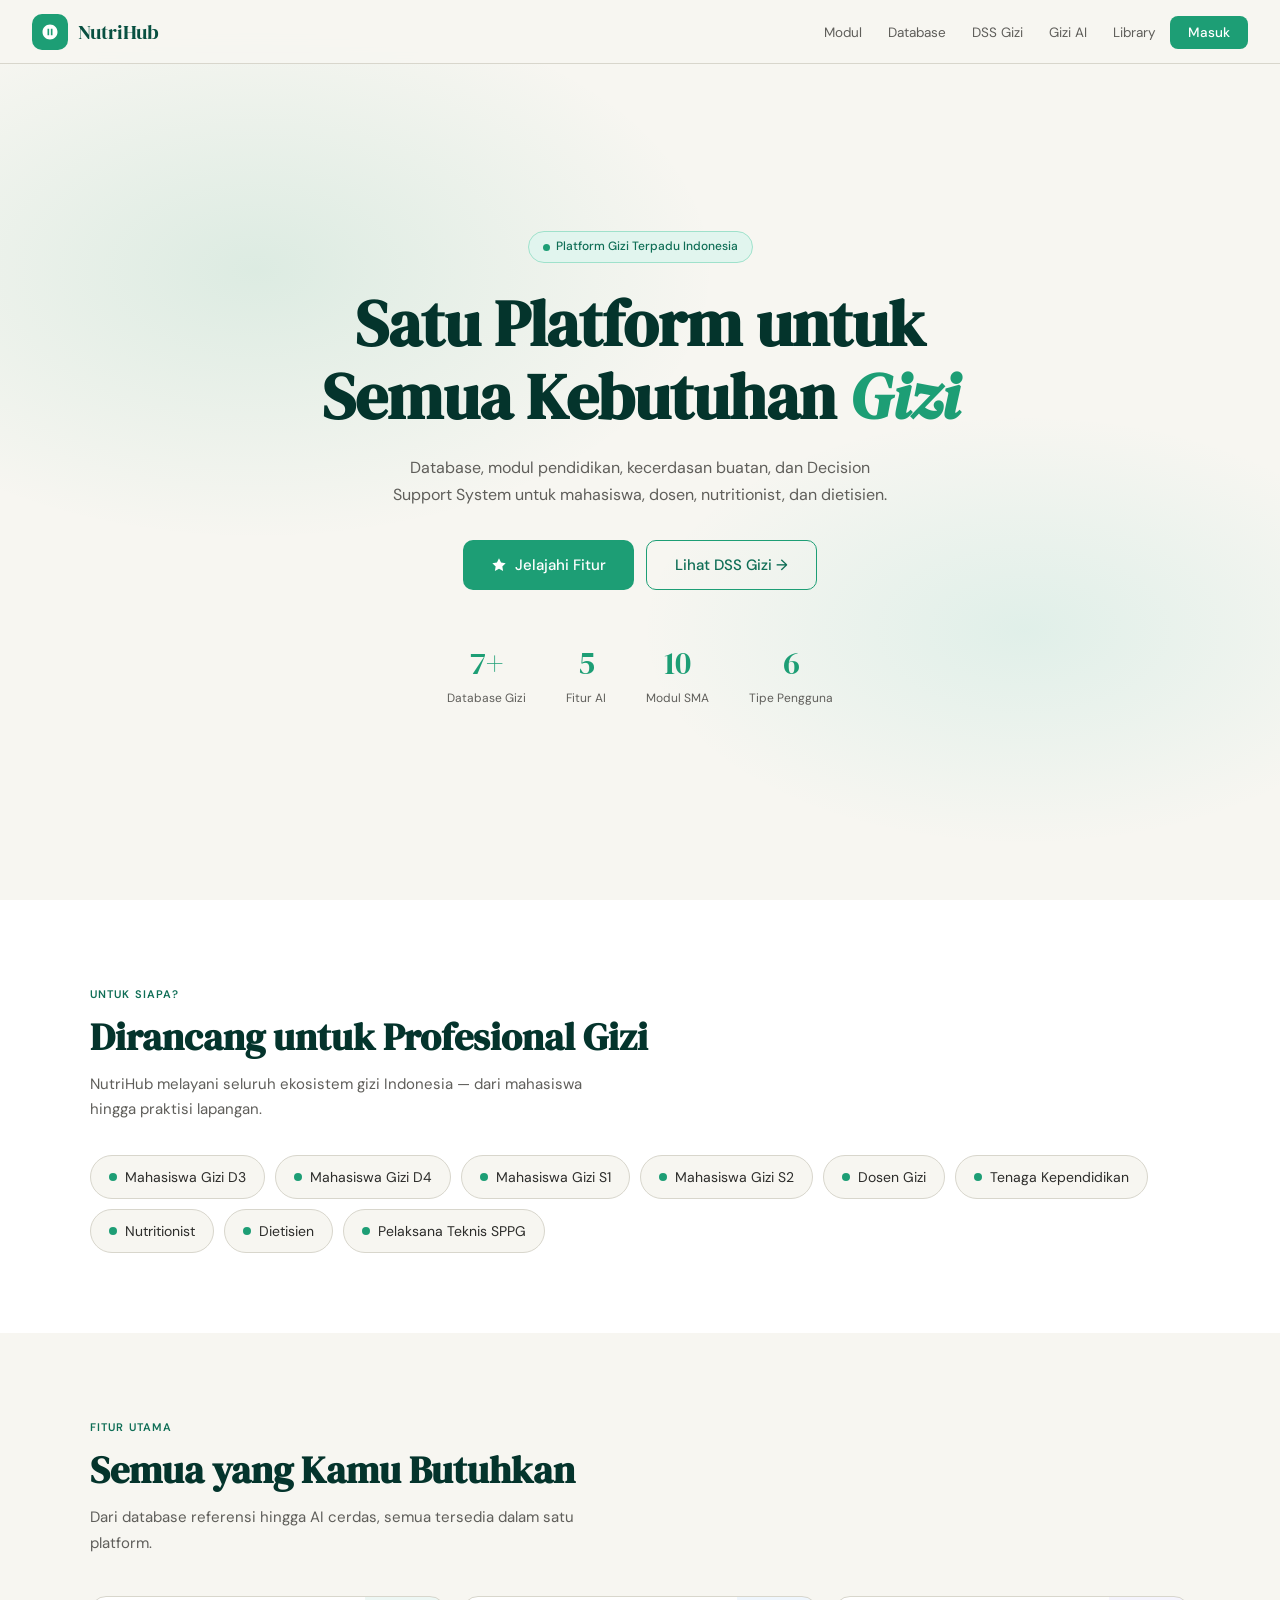
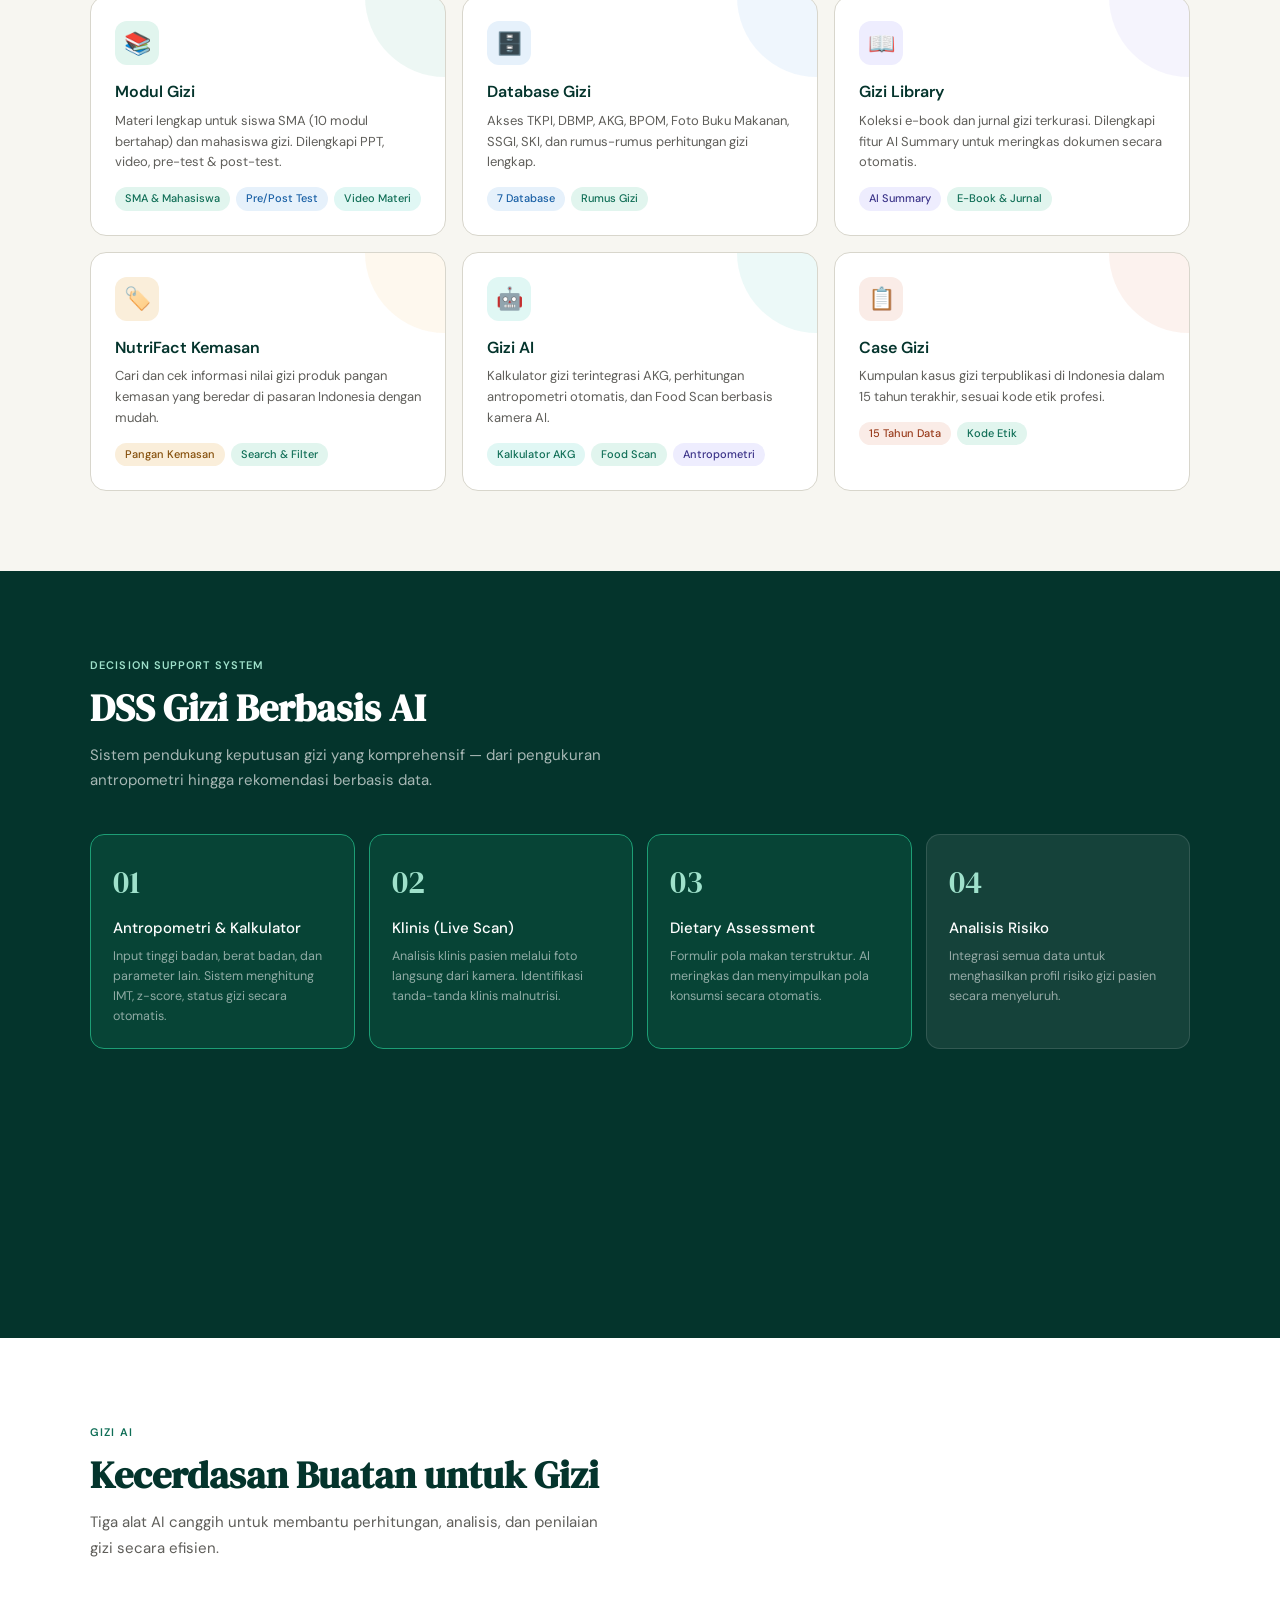
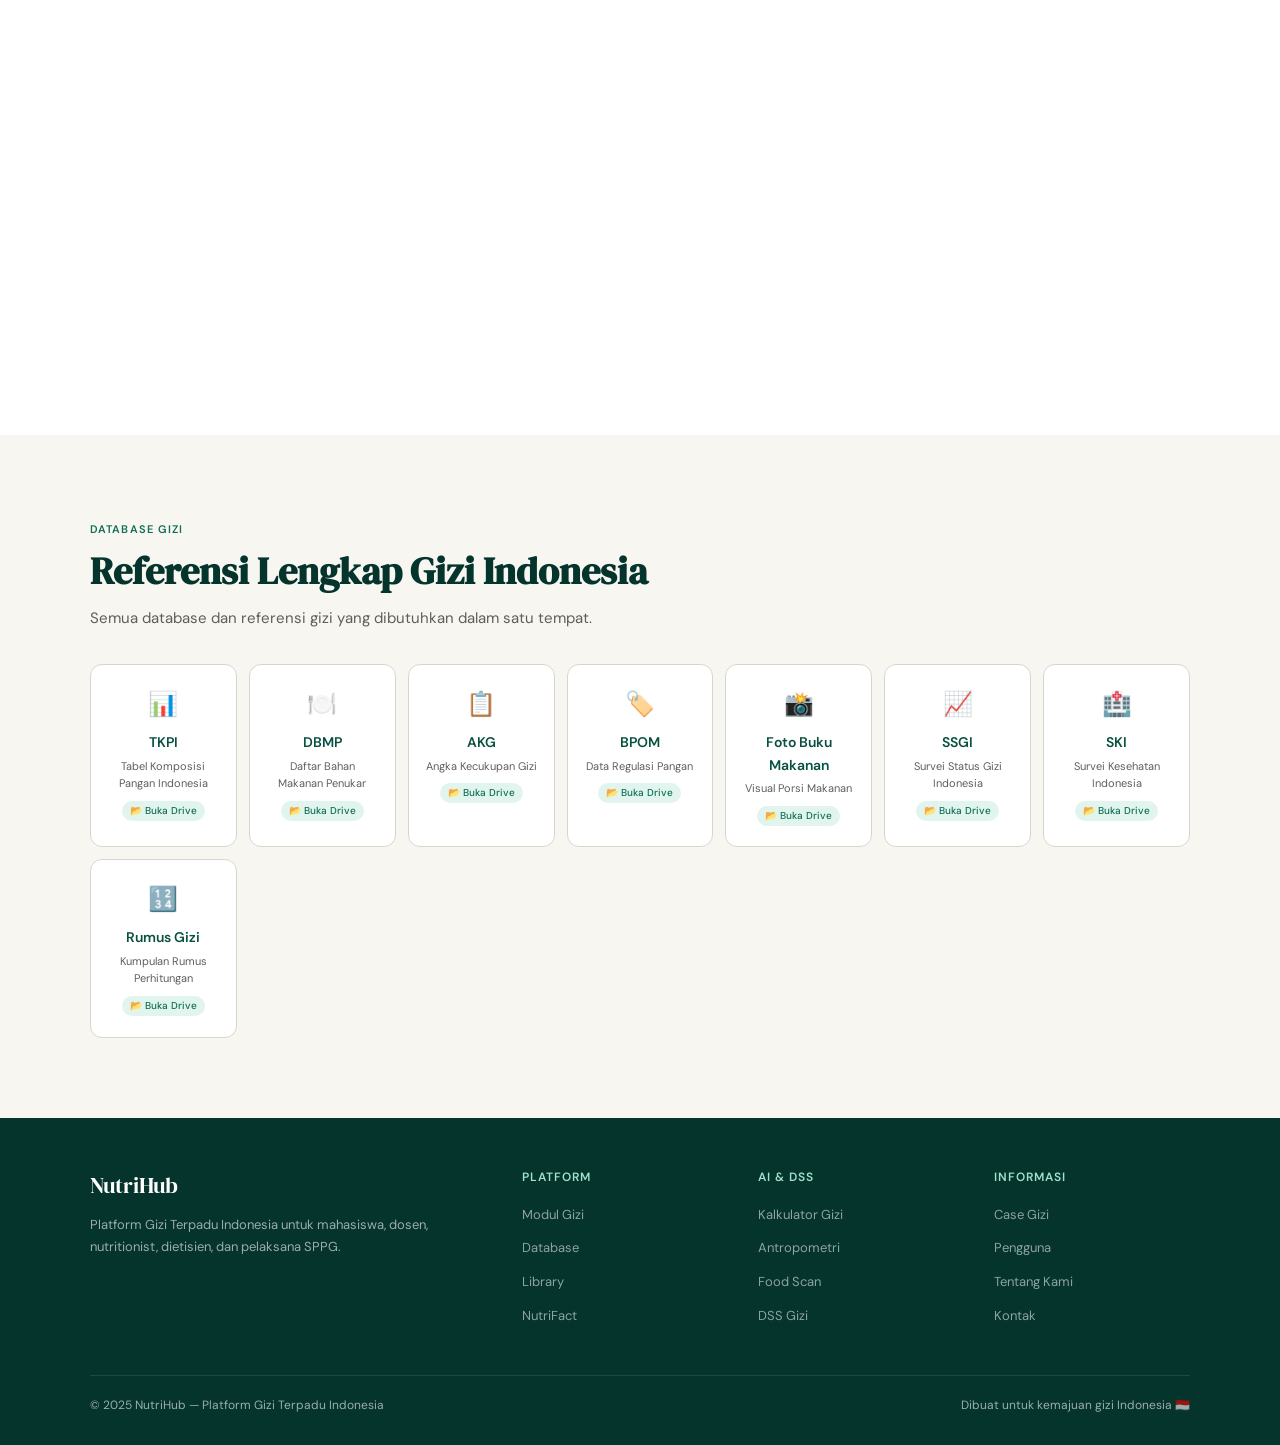
==== index.html @ 2ee5eacc "Add files via upload" ====
<!DOCTYPE html>
<html lang="id">
<head>
  <meta charset="UTF-8" />
  <meta name="viewport" content="width=device-width, initial-scale=1.0" />
  <title>NutriHub — Platform Gizi Terpadu Indonesia</title>
  <link href="https://fonts.googleapis.com/css2?family=DM+Serif+Display:ital@0;1&family=DM+Sans:wght@300;400;500;600&display=swap" rel="stylesheet" />
  <style>
    *, *::before, *::after { box-sizing: border-box; margin: 0; padding: 0; }

    :root {
      --green-50: #E1F5EE;
      --green-100: #9FE1CB;
      --green-400: #1D9E75;
      --green-600: #0F6E56;
      --green-800: #085041;
      --green-900: #04342C;
      --teal-400: #17B4A0;
      --amber-400: #EF9F27;
      --coral-400: #D85A30;
      --blue-400: #378ADD;
      --purple-400: #7F77DD;
      --gray-50: #F7F6F1;
      --gray-100: #EEEDE7;
      --gray-200: #D8D6CC;
      --gray-600: #5F5E5A;
      --gray-800: #2C2C2A;
      --white: #FFFFFF;
      --font-serif: 'DM Serif Display', Georgia, serif;
      --font-sans: 'DM Sans', system-ui, sans-serif;
    }

    html { scroll-behavior: smooth; }

    body {
      font-family: var(--font-sans);
      background: var(--gray-50);
      color: var(--gray-800);
      line-height: 1.6;
      overflow-x: hidden;
    }

    /* ===== NAVBAR ===== */
    nav {
      position: fixed; top: 0; left: 0; right: 0;
      z-index: 100;
      background: rgba(247, 246, 241, 0.92);
      backdrop-filter: blur(12px);
      border-bottom: 1px solid var(--gray-200);
      padding: 0 2rem;
      display: flex; align-items: center; justify-content: space-between;
      height: 64px;
    }
    .nav-logo {
      display: flex; align-items: center; gap: 10px;
      text-decoration: none;
    }
    .nav-logo-icon {
      width: 36px; height: 36px; border-radius: 10px;
      background: var(--green-400);
      display: flex; align-items: center; justify-content: center;
    }
    .nav-logo-icon svg { width: 20px; height: 20px; fill: white; }
    .nav-logo-text { font-family: var(--font-serif); font-size: 20px; color: var(--green-800); }
    .nav-links {
      display: flex; align-items: center; gap: 2px;
      list-style: none;
    }
    .nav-links a {
      text-decoration: none; font-size: 13.5px; color: var(--gray-600);
      padding: 6px 12px; border-radius: 8px;
      transition: background 0.15s, color 0.15s;
      font-weight: 400;
    }
    .nav-links a:hover { background: var(--green-50); color: var(--green-600); }
    .nav-links a.active { color: var(--green-600); font-weight: 500; }
    .nav-cta {
      background: var(--green-400); color: white !important;
      padding: 8px 18px !important; border-radius: 8px !important;
      font-weight: 500 !important;
      transition: background 0.15s !important;
    }
    .nav-cta:hover { background: var(--green-600) !important; }
    .nav-hamburger { display: none; flex-direction: column; gap: 5px; cursor: pointer; padding: 6px; }
    .nav-hamburger span { width: 22px; height: 2px; background: var(--gray-600); border-radius: 2px; transition: 0.3s; }

    /* ===== HERO ===== */
    .hero {
      min-height: 100vh;
      display: flex; flex-direction: column; justify-content: center; align-items: center;
      text-align: center;
      padding: 100px 2rem 60px;
      position: relative;
      overflow: hidden;
    }
    .hero-bg {
      position: absolute; inset: 0; z-index: 0;
      background:
        radial-gradient(ellipse 60% 50% at 20% 30%, rgba(29,158,117,0.12) 0%, transparent 60%),
        radial-gradient(ellipse 50% 40% at 80% 70%, rgba(23,180,160,0.10) 0%, transparent 60%),
        var(--gray-50);
    }
    .hero-badge {
      display: inline-flex; align-items: center; gap: 6px;
      background: var(--green-50); color: var(--green-600);
      font-size: 12px; font-weight: 500;
      padding: 5px 14px; border-radius: 20px;
      border: 1px solid var(--green-100);
      margin-bottom: 1.5rem;
      position: relative; z-index: 1;
      animation: fadeUp 0.6s ease both;
    }
    .hero-badge-dot { width: 7px; height: 7px; border-radius: 50%; background: var(--green-400); animation: pulse 2s infinite; }
    @keyframes pulse { 0%,100%{opacity:1;transform:scale(1)} 50%{opacity:0.5;transform:scale(1.3)} }
    .hero h1 {
      font-family: var(--font-serif);
      font-size: clamp(2.4rem, 5vw, 4rem);
      line-height: 1.15;
      color: var(--green-900);
      max-width: 720px;
      margin-bottom: 1.25rem;
      position: relative; z-index: 1;
      animation: fadeUp 0.6s 0.1s ease both;
    }
    .hero h1 em { font-style: italic; color: var(--green-400); }
    .hero-sub {
      font-size: 16px; color: var(--gray-600);
      max-width: 520px; margin-bottom: 2rem;
      position: relative; z-index: 1;
      animation: fadeUp 0.6s 0.2s ease both;
      line-height: 1.7;
    }
    .hero-actions {
      display: flex; gap: 12px; flex-wrap: wrap; justify-content: center;
      position: relative; z-index: 1;
      animation: fadeUp 0.6s 0.3s ease both;
    }
    .btn-primary {
      background: var(--green-400); color: white;
      padding: 12px 28px; border-radius: 10px;
      font-size: 15px; font-weight: 500;
      text-decoration: none; border: none; cursor: pointer;
      transition: background 0.2s, transform 0.15s;
      display: inline-flex; align-items: center; gap: 8px;
    }
    .btn-primary:hover { background: var(--green-600); transform: translateY(-1px); }
    .btn-outline {
      background: transparent; color: var(--green-600);
      padding: 12px 28px; border-radius: 10px;
      font-size: 15px; font-weight: 500;
      text-decoration: none; border: 1.5px solid var(--green-400); cursor: pointer;
      transition: background 0.2s, transform 0.15s;
      display: inline-flex; align-items: center; gap: 8px;
    }
    .btn-outline:hover { background: var(--green-50); transform: translateY(-1px); }
    .hero-stats {
      display: flex; gap: 40px; margin-top: 3rem;
      position: relative; z-index: 1;
      animation: fadeUp 0.6s 0.4s ease both;
    }
    .hero-stat-num { font-family: var(--font-serif); font-size: 2rem; color: var(--green-400); }
    .hero-stat-label { font-size: 12px; color: var(--gray-600); }

    @keyframes fadeUp {
      from { opacity: 0; transform: translateY(20px); }
      to { opacity: 1; transform: translateY(0); }
    }

    /* ===== SECTIONS ===== */
    section { padding: 80px 2rem; }
    .container { max-width: 1100px; margin: 0 auto; }
    .section-tag {
      display: inline-block; font-size: 11px; font-weight: 600;
      letter-spacing: 0.1em; text-transform: uppercase;
      color: var(--green-600); margin-bottom: 10px;
    }
    .section-title {
      font-family: var(--font-serif); font-size: clamp(1.8rem, 3vw, 2.6rem);
      color: var(--green-900); margin-bottom: 12px; line-height: 1.2;
    }
    .section-sub { font-size: 15px; color: var(--gray-600); max-width: 520px; line-height: 1.7; }

    /* ===== USER TYPES ===== */
    .users-section { background: var(--white); }
    .users-grid { display: flex; flex-wrap: wrap; gap: 10px; margin-top: 2rem; }
    .user-chip {
      display: flex; align-items: center; gap: 8px;
      background: var(--gray-50); border: 1px solid var(--gray-200);
      padding: 10px 18px; border-radius: 50px;
      font-size: 14px; color: var(--gray-800); font-weight: 400;
      transition: all 0.2s;
    }
    .user-chip:hover { background: var(--green-50); border-color: var(--green-100); color: var(--green-700); }
    .user-chip-dot { width: 8px; height: 8px; border-radius: 50%; background: var(--green-400); }

    /* ===== MODULES GRID ===== */
    .modules-section { background: var(--gray-50); }
    .modules-grid {
      display: grid;
      grid-template-columns: repeat(auto-fit, minmax(280px, 1fr));
      gap: 16px; margin-top: 2.5rem;
    }
    .module-card {
      background: var(--white); border-radius: 16px;
      border: 1px solid var(--gray-200);
      padding: 24px; position: relative; overflow: hidden;
      transition: transform 0.2s, border-color 0.2s, box-shadow 0.2s;
      cursor: pointer; text-decoration: none; color: inherit;
      display: block;
    }
    .module-card:hover { transform: translateY(-3px); border-color: var(--green-100); box-shadow: 0 8px 30px rgba(29,158,117,0.10); }
    .module-card-accent {
      position: absolute; top: 0; right: 0;
      width: 80px; height: 80px; border-radius: 0 0 0 80px;
      opacity: 0.08;
    }
    .module-icon {
      width: 44px; height: 44px; border-radius: 12px;
      display: flex; align-items: center; justify-content: center;
      font-size: 22px; margin-bottom: 14px;
    }
    .module-card h3 { font-size: 16px; font-weight: 600; margin-bottom: 6px; color: var(--green-900); }
    .module-card p { font-size: 13px; color: var(--gray-600); line-height: 1.6; margin-bottom: 14px; }
    .module-tags { display: flex; flex-wrap: wrap; gap: 6px; }
    .tag {
      font-size: 11px; font-weight: 500; padding: 3px 10px; border-radius: 20px;
    }
    .tag-green { background: var(--green-50); color: var(--green-600); }
    .tag-blue { background: #E6F1FB; color: #185FA5; }
    .tag-purple { background: #EEEDFE; color: #3C3489; }
    .tag-amber { background: #FAEEDA; color: #854F0B; }
    .tag-coral { background: #FAECE7; color: #993C1D; }
    .tag-teal { background: #E0F7F4; color: #0F6E56; }

    /* ===== DSS SECTION ===== */
    .dss-section { background: var(--green-900); color: white; }
    .dss-section .section-tag { color: var(--green-100); }
    .dss-section .section-title { color: white; }
    .dss-section .section-sub { color: rgba(255,255,255,0.65); }
    .dss-grid {
      display: grid; grid-template-columns: repeat(auto-fit, minmax(220px, 1fr));
      gap: 14px; margin-top: 2.5rem;
    }
    .dss-card {
      background: rgba(255,255,255,0.07); border-radius: 14px;
      border: 1px solid rgba(255,255,255,0.12);
      padding: 22px; transition: background 0.2s;
    }
    .dss-card:hover { background: rgba(255,255,255,0.12); }
    .dss-number { font-family: var(--font-serif); font-size: 2rem; color: var(--green-100); margin-bottom: 8px; }
    .dss-card h4 { font-size: 15px; font-weight: 500; color: white; margin-bottom: 6px; }
    .dss-card p { font-size: 12.5px; color: rgba(255,255,255,0.55); line-height: 1.6; }

    /* ===== AI SECTION ===== */
    .ai-section { background: var(--white); }
    .ai-grid {
      display: grid; grid-template-columns: 1fr 1fr; gap: 16px;
      margin-top: 2.5rem;
    }
    .ai-card-big {
      background: var(--green-50); border-radius: 16px;
      border: 1px solid var(--green-100); padding: 30px;
      grid-row: span 2;
      display: flex; flex-direction: column; justify-content: space-between;
    }
    .ai-card-small {
      background: var(--gray-50); border-radius: 16px;
      border: 1px solid var(--gray-200); padding: 22px;
      transition: border-color 0.2s;
      cursor: pointer;
    }
    .ai-card-small:hover { border-color: var(--green-100); }
    .ai-card-big h3 { font-family: var(--font-serif); font-size: 1.6rem; color: var(--green-900); margin-bottom: 10px; }
    .ai-card-big p { font-size: 14px; color: var(--green-600); line-height: 1.7; }
    .ai-card-small h4 { font-size: 15px; font-weight: 600; color: var(--green-900); margin-bottom: 6px; margin-top: 10px; }
    .ai-card-small p { font-size: 13px; color: var(--gray-600); line-height: 1.6; }
    .ai-icon { font-size: 28px; margin-bottom: 16px; }

    /* ===== DATABASE SECTION ===== */
    .database-section { background: var(--gray-50); }
    .db-grid {
      display: grid; grid-template-columns: repeat(auto-fit, minmax(140px, 1fr));
      gap: 12px; margin-top: 2rem;
    }
    .db-item {
      background: var(--white); border-radius: 12px;
      border: 1px solid var(--gray-200); padding: 20px 16px; text-align: center;
      transition: all 0.2s; cursor: pointer;
      text-decoration: none; display: block;
    }
    .db-item:hover { border-color: var(--green-400); transform: translateY(-2px); box-shadow: 0 6px 20px rgba(29,158,117,0.10); }
    .db-item-icon { font-size: 24px; margin-bottom: 8px; }
    .db-item-name { font-size: 14px; font-weight: 600; color: var(--green-800); margin-bottom: 4px; }
    .db-item-desc { font-size: 11px; color: var(--gray-600); }
    .db-item-badge {
      display: inline-block; margin-top: 8px;
      font-size: 10px; font-weight: 500; padding: 2px 8px;
      border-radius: 20px; background: var(--green-50); color: var(--green-600);
    }

    /* ===== FOOTER ===== */
    footer {
      background: var(--green-900); color: rgba(255,255,255,0.6);
      padding: 50px 2rem 30px;
    }
    .footer-inner {
      max-width: 1100px; margin: 0 auto;
      display: grid; grid-template-columns: 2fr 1fr 1fr 1fr; gap: 40px;
    }
    .footer-brand { color: white; font-family: var(--font-serif); font-size: 1.4rem; margin-bottom: 10px; }
    .footer-tagline { font-size: 13px; line-height: 1.7; }
    footer h5 { font-size: 12px; font-weight: 600; text-transform: uppercase; letter-spacing: 0.08em; color: var(--green-100); margin-bottom: 14px; }
    footer ul { list-style: none; }
    footer ul li { margin-bottom: 8px; }
    footer ul li a { font-size: 13px; color: rgba(255,255,255,0.55); text-decoration: none; transition: color 0.15s; }
    footer ul li a:hover { color: var(--green-100); }
    .footer-bottom {
      max-width: 1100px; margin: 40px auto 0;
      border-top: 1px solid rgba(255,255,255,0.1);
      padding-top: 20px; font-size: 12px;
      display: flex; justify-content: space-between; align-items: center;
    }

    /* ===== SCROLL REVEAL ===== */
    .reveal { opacity: 0; transform: translateY(24px); transition: opacity 0.6s ease, transform 0.6s ease; }
    .reveal.visible { opacity: 1; transform: translateY(0); }

    /* ===== MOBILE ===== */
    @media (max-width: 768px) {
      .nav-links { display: none; }
      .nav-links.open {
        display: flex; flex-direction: column;
        position: absolute; top: 64px; left: 0; right: 0;
        background: var(--gray-50); border-bottom: 1px solid var(--gray-200);
        padding: 12px 16px; gap: 4px;
      }
      .nav-hamburger { display: flex; }
      .hero h1 { font-size: 2rem; }
      .hero-stats { gap: 24px; }
      .ai-grid { grid-template-columns: 1fr; }
      .ai-card-big { grid-row: span 1; }
      .footer-inner { grid-template-columns: 1fr 1fr; gap: 24px; }
    }

    /* ===== FOOD SCAN MODAL ===== */
    .modal-overlay {
      position: fixed; top: 0; left: 0; right: 0; bottom: 0;
      background: rgba(0,0,0,0.6); backdrop-filter: blur(4px);
      z-index: 1000; display: none; align-items: center; justify-content: center;
      padding: 20px; opacity: 0; transition: opacity 0.3s;
    }
    .modal-overlay.active { display: flex; opacity: 1; }
    .modal-content {
      background: var(--white); border-radius: 20px;
      width: 100%; max-width: 800px; max-height: 90vh; overflow-y: auto;
      position: relative; padding: 24px; box-shadow: 0 20px 40px rgba(0,0,0,0.2);
      transform: translateY(20px); transition: transform 0.3s;
    }
    .modal-overlay.active .modal-content { transform: translateY(0); }
    .modal-close {
      position: absolute; top: 20px; right: 20px;
      background: var(--gray-100); border: none; width: 36px; height: 36px;
      border-radius: 50%; display: flex; align-items: center; justify-content: center;
      cursor: pointer; transition: background 0.2s; z-index: 10;
    }
    .modal-close:hover { background: var(--gray-200); }
    .modal-close svg { width: 18px; height: 18px; fill: var(--gray-800); }

    .modal-header { text-align: center; margin-bottom: 24px; }
    .modal-header h3 { font-family: var(--font-serif); font-size: 24px; color: var(--green-900); }
    .modal-header p { font-size: 14px; color: var(--gray-600); }

    .scanner-layout { display: flex; gap: 24px; }
    @media (max-width: 768px) { .scanner-layout { flex-direction: column; } }
    
    .scanner-view { flex: 1.2; display: flex; flex-direction: column; }
    .video-container {
      position: relative; width: 100%; aspect-ratio: 4/3;
      background: var(--gray-800); border-radius: 16px; overflow: hidden;
      margin-bottom: 16px; display: flex; align-items: center; justify-content: center;
    }
    #camera-feed { width: 100%; height: 100%; object-fit: cover; transform: scaleX(-1); }
    .overlay-frame {
      position: absolute; top: 50%; left: 50%; transform: translate(-50%, -50%);
      width: 60%; height: 60%; border: 2px dashed rgba(255,255,255,0.6);
      border-radius: 12px; pointer-events: none; transition: all 0.3s ease;
    }
    .scanning-active .overlay-frame { border-color: var(--green-400); box-shadow: 0 0 0 4000px rgba(0,0,0,0.4); animation: pulseFrame 2s infinite; }
    .scan-line { position: absolute; top: 0; left: 0; width: 100%; height: 3px; background: var(--green-400); box-shadow: 0 0 10px var(--green-400); display: none; }
    .scanning-active .scan-line { display: block; animation: scanMotion 2s linear infinite; }
    @keyframes pulseFrame { 0% { transform: translate(-50%, -50%) scale(1); } 50% { transform: translate(-50%, -50%) scale(1.02); } 100% { transform: translate(-50%, -50%) scale(1); } }
    @keyframes scanMotion { 0% { top: 20%; } 50% { top: 80%; } 100% { top: 20%; } }
    .camera-placeholder { position: absolute; color: white; text-align: center; font-size: 14px; }
    .camera-placeholder svg { width: 40px; height: 40px; margin-bottom: 10px; fill: rgba(255,255,255,0.8); }
    .image-preview { width: 100%; height: 100%; object-fit: cover; display: none; border-radius: 16px; }

    .scanner-actions { display: flex; gap: 12px; }
    .scanner-actions .btn { flex: 1; padding: 12px; border-radius: 10px; font-size: 14px; font-weight: 600; border: none; cursor: pointer; display: flex; align-items: center; justify-content: center; gap: 8px; transition: all 0.2s; }
    .scanner-actions .btn-primary { background: var(--green-400); color: white; }
    .scanner-actions .btn-primary:hover { background: var(--green-600); transform: translateY(-2px); }
    .scanner-actions .btn-outline { background: transparent; color: var(--green-600); border: 2px solid var(--green-400); }
    .scanner-actions .btn-outline:hover { background: var(--green-50); }
    #file-upload { display: none; }

    .scanner-results { flex: 1; background: var(--gray-50); border-radius: 16px; padding: 20px; display: flex; flex-direction: column; }
    .empty-state, .loading-state { flex: 1; display: flex; flex-direction: column; align-items: center; justify-content: center; text-align: center; color: var(--gray-600); }
    .empty-state svg { width: 48px; height: 48px; fill: var(--gray-200); margin-bottom: 12px; }
    .loading-state { display: none; }
    .spinner { width: 36px; height: 36px; border: 4px solid var(--green-100); border-top-color: var(--green-400); border-radius: 50%; animation: spin 1s linear infinite; margin-bottom: 12px; }
    @keyframes spin { to { transform: rotate(360deg); } }
    .result-content { display: none; animation: fadeIn 0.4s ease; }
    @keyframes fadeIn { from{opacity:0; transform:translateY(10px);} to{opacity:1; transform:translateY(0);} }
    .food-name { font-family: var(--font-serif); font-size: 24px; color: var(--green-900); margin-bottom: 4px; }
    .food-confidence { display: inline-block; background: var(--green-100); color: var(--green-800); padding: 4px 10px; border-radius: 20px; font-size: 11px; font-weight: 600; margin-bottom: 16px; }
    .macro-grid { display: grid; grid-template-columns: repeat(2, 1fr); gap: 12px; margin-bottom: 16px; }
    .macro-item { display: flex; flex-direction: column; background: white; padding: 12px; border-radius: 12px; border: 1px solid var(--gray-200); }
    .macro-value { font-size: 20px; font-weight: 700; color: var(--green-600); line-height: 1.2; }
    .macro-label { font-size: 11px; color: var(--gray-600); font-weight: 500; text-transform: uppercase; letter-spacing: 0.05em; }
    .macro-item.cals .macro-value { color: var(--green-800); font-size: 24px; }

    .nutrition-details .detail-row { display: flex; justify-content: space-between; padding: 8px 0; border-bottom: 1px solid var(--gray-100); font-size: 13px; }
    .nutrition-details .detail-row:last-child { border-bottom: none; }
    .nutrition-details .detail-label { color: var(--gray-600); }
    .nutrition-details .detail-val { font-weight: 600; color: var(--gray-800); }

    /* ===== CALCULATOR MODAL ===== */
    .calc-layout { display: flex; gap: 24px; }
    @media (max-width: 768px) { .calc-layout { flex-direction: column; } }
    .calc-form { flex: 1.2; display: flex; flex-direction: column; gap: 16px; }
    .calc-row { display: flex; gap: 16px; }
    .calc-col { flex: 1; display: flex; flex-direction: column; gap: 6px; }
    .calc-label { font-size: 13px; font-weight: 600; color: var(--green-900); }
    .calc-input { padding: 12px 16px; border: 1px solid var(--gray-200); border-radius: 10px; font-family: inherit; font-size: 14px; transition: border-color 0.2s; background: var(--gray-50); }
    .calc-input:focus { outline: none; border-color: var(--green-400); background: white; }
    .radio-group { display: flex; gap: 10px; }
    .radio-btn { flex: 1; }
    .radio-btn input { display: none; }
    .radio-btn label { display: block; text-align: center; padding: 10px; border: 1px solid var(--gray-200); border-radius: 10px; font-size: 14px; cursor: pointer; transition: all 0.2s; background: var(--gray-50); color: var(--gray-600); font-weight: 500; }
    .radio-btn input:checked + label { background: var(--green-50); border-color: var(--green-400); color: var(--green-700); }
    .calc-select { appearance: none; padding: 12px 16px; border: 1px solid var(--gray-200); border-radius: 10px; font-family: inherit; font-size: 14px; background: var(--gray-50) url("data:image/svg+xml,%3Csvg viewBox='0 0 24 24' fill='none' xmlns='http://www.w3.org/2000/svg'%3E%3Cpath d='M7 10L12 15L17 10' stroke='%235F5E5A' stroke-width='2' stroke-linecap='round' stroke-linejoin='round'/%3E%3C/svg%3E") no-repeat right 12px center/20px; cursor: pointer; transition: border-color 0.2s; }
    .calc-select:focus { outline: none; border-color: var(--green-400); background-color: white; }
    
    .calc-results { flex: 1; background: var(--green-900); border-radius: 16px; padding: 24px; display: flex; flex-direction: column; color: white; justify-content: center; position: relative; overflow: hidden; }
    .calc-results::before { content: ''; position: absolute; top: 0; right: 0; width: 150px; height: 150px; background: radial-gradient(circle, rgba(29,158,117,0.4) 0%, transparent 70%); border-radius: 50%; transform: translate(30%, -30%); }
    .calc-res-title { font-size: 14px; color: var(--green-100); margin-bottom: 4px; font-weight: 500; }
    .calc-cals-val { font-family: var(--font-serif); font-size: 42px; color: white; line-height: 1; margin-bottom: 6px; }
    .calc-cals-desc { font-size: 13px; color: rgba(255,255,255,0.7); margin-bottom: 24px; line-height: 1.5; }
    
    .calc-macro-grid { display: grid; grid-template-columns: repeat(3, 1fr); gap: 12px; margin-bottom: 20px; }
    .cm-item { background: rgba(255,255,255,0.1); border-radius: 12px; padding: 12px; text-align: center; border: 1px solid rgba(255,255,255,0.05); }
    .cm-val { font-size: 18px; font-weight: 700; color: white; margin-bottom: 2px; }
    .cm-label { font-size: 11px; color: rgba(255,255,255,0.6); text-transform: uppercase; letter-spacing: 0.05em; }
    
    .calc-details-row { display: flex; justify-content: space-between; border-top: 1px solid rgba(255,255,255,0.1); padding-top: 12px; margin-top: 12px; font-size: 13px; }
    .calc-details-label { color: rgba(255,255,255,0.7); }
    .calc-details-val { font-weight: 600; color: white; }

    /* ===== DIETARY MODAL ===== */
    .diet-result-box { display: none; margin-top: 24px; background: var(--green-50); border: 1px solid var(--green-100); border-radius: 12px; padding: 20px; animation: fadeIn 0.4s ease; }
    .diet-result-header { display: flex; align-items: center; gap: 10px; margin-bottom: 12px; color: var(--green-900); font-family: var(--font-serif); font-size: 18px; }
    .diet-result-text { font-size: 13.5px; color: var(--gray-800); line-height: 1.6; }
    .diet-result-text ul { margin-top: 8px; margin-left: 20px; }
    .diet-result-text li { margin-bottom: 4px; }
  </style>
</head>
<body>

<!-- NAVBAR -->
<nav id="navbar">
  <a class="nav-logo" href="#">
    <div class="nav-logo-icon">
      <svg viewBox="0 0 24 24"><path d="M12 3C7 3 3 7 3 12s4 9 9 9 9-4 9-9-4-9-9-9zm-1 13H9V8h2v8zm4 0h-2V8h2v8z"/></svg>
    </div>
    <span class="nav-logo-text">NutriHub</span>
  </a>
  <ul class="nav-links" id="navLinks">
    <li><a href="#modul">Modul</a></li>
    <li><a href="#database">Database</a></li>
    <li><a href="#dss">DSS Gizi</a></li>
    <li><a href="#ai">Gizi AI</a></li>
    <li><a href="#library">Library</a></li>
    <li><a href="#" class="nav-cta">Masuk</a></li>
  </ul>
  <div class="nav-hamburger" id="hamburger" onclick="toggleMenu()">
    <span></span><span></span><span></span>
  </div>
</nav>

<!-- HERO -->
<section class="hero">
  <div class="hero-bg"></div>
  <div class="hero-badge"><span class="hero-badge-dot"></span> Platform Gizi Terpadu Indonesia</div>
  <h1>Satu Platform untuk Semua Kebutuhan <em>Gizi</em></h1>
  <p class="hero-sub">Database, modul pendidikan, kecerdasan buatan, dan Decision Support System untuk mahasiswa, dosen, nutritionist, dan dietisien.</p>
  <div class="hero-actions">
    <a href="#modul" class="btn-primary">
      <svg width="16" height="16" fill="white" viewBox="0 0 24 24"><path d="M12 2l3.09 6.26L22 9.27l-5 4.87 1.18 6.88L12 17.77l-6.18 3.25L7 14.14 2 9.27l6.91-1.01L12 2z"/></svg>
      Jelajahi Fitur
    </a>
    <a href="#dss" class="btn-outline">Lihat DSS Gizi →</a>
  </div>
  <div class="hero-stats">
    <div class="hero-stat">
      <div class="hero-stat-num">7+</div>
      <div class="hero-stat-label">Database Gizi</div>
    </div>
    <div class="hero-stat">
      <div class="hero-stat-num">5</div>
      <div class="hero-stat-label">Fitur AI</div>
    </div>
    <div class="hero-stat">
      <div class="hero-stat-num">10</div>
      <div class="hero-stat-label">Modul SMA</div>
    </div>
    <div class="hero-stat">
      <div class="hero-stat-num">6</div>
      <div class="hero-stat-label">Tipe Pengguna</div>
    </div>
  </div>
</section>

<!-- USER TYPES -->
<section class="users-section" id="pengguna">
  <div class="container">
    <span class="section-tag">Untuk Siapa?</span>
    <h2 class="section-title">Dirancang untuk Profesional Gizi</h2>
    <p class="section-sub">NutriHub melayani seluruh ekosistem gizi Indonesia — dari mahasiswa hingga praktisi lapangan.</p>
    <div class="users-grid reveal">
      <div class="user-chip"><span class="user-chip-dot"></span> Mahasiswa Gizi D3</div>
      <div class="user-chip"><span class="user-chip-dot"></span> Mahasiswa Gizi D4</div>
      <div class="user-chip"><span class="user-chip-dot"></span> Mahasiswa Gizi S1</div>
      <div class="user-chip"><span class="user-chip-dot"></span> Mahasiswa Gizi S2</div>
      <div class="user-chip"><span class="user-chip-dot"></span> Dosen Gizi</div>
      <div class="user-chip"><span class="user-chip-dot"></span> Tenaga Kependidikan</div>
      <div class="user-chip"><span class="user-chip-dot"></span> Nutritionist</div>
      <div class="user-chip"><span class="user-chip-dot"></span> Dietisien</div>
      <div class="user-chip"><span class="user-chip-dot"></span> Pelaksana Teknis SPPG</div>
    </div>
  </div>
</section>

<!-- MODULES -->
<section class="modules-section" id="modul">
  <div class="container">
    <span class="section-tag">Fitur Utama</span>
    <h2 class="section-title">Semua yang Kamu Butuhkan</h2>
    <p class="section-sub">Dari database referensi hingga AI cerdas, semua tersedia dalam satu platform.</p>
    <div class="modules-grid">

      <a href="#modul-detail" class="module-card reveal">
        <div class="module-card-accent" style="background:var(--green-400);"></div>
        <div class="module-icon" style="background:var(--green-50);">📚</div>
        <h3>Modul Gizi</h3>
        <p>Materi lengkap untuk siswa SMA (10 modul bertahap) dan mahasiswa gizi. Dilengkapi PPT, video, pre-test & post-test.</p>
        <div class="module-tags">
          <span class="tag tag-green">SMA & Mahasiswa</span>
          <span class="tag tag-blue">Pre/Post Test</span>
          <span class="tag tag-teal">Video Materi</span>
        </div>
      </a>

      <a href="#database" class="module-card reveal">
        <div class="module-card-accent" style="background:var(--blue-400);"></div>
        <div class="module-icon" style="background:#E6F1FB;">🗄️</div>
        <h3>Database Gizi</h3>
        <p>Akses TKPI, DBMP, AKG, BPOM, Foto Buku Makanan, SSGI, SKI, dan rumus-rumus perhitungan gizi lengkap.</p>
        <div class="module-tags">
          <span class="tag tag-blue">7 Database</span>
          <span class="tag tag-green">Rumus Gizi</span>
        </div>
      </a>

      <a href="#library" class="module-card reveal">
        <div class="module-card-accent" style="background:var(--purple-400);"></div>
        <div class="module-icon" style="background:#EEEDFE;">📖</div>
        <h3>Gizi Library</h3>
        <p>Koleksi e-book dan jurnal gizi terkurasi. Dilengkapi fitur AI Summary untuk meringkas dokumen secara otomatis.</p>
        <div class="module-tags">
          <span class="tag tag-purple">AI Summary</span>
          <span class="tag tag-green">E-Book & Jurnal</span>
        </div>
      </a>

      <a href="#nutrifact" class="module-card reveal">
        <div class="module-card-accent" style="background:var(--amber-400);"></div>
        <div class="module-icon" style="background:#FAEEDA;">🏷️</div>
        <h3>NutriFact Kemasan</h3>
        <p>Cari dan cek informasi nilai gizi produk pangan kemasan yang beredar di pasaran Indonesia dengan mudah.</p>
        <div class="module-tags">
          <span class="tag tag-amber">Pangan Kemasan</span>
          <span class="tag tag-green">Search & Filter</span>
        </div>
      </a>

      <a href="#ai" class="module-card reveal">
        <div class="module-card-accent" style="background:var(--teal-400);"></div>
        <div class="module-icon" style="background:#E0F7F4;">🤖</div>
        <h3>Gizi AI</h3>
        <p>Kalkulator gizi terintegrasi AKG, perhitungan antropometri otomatis, dan Food Scan berbasis kamera AI.</p>
        <div class="module-tags">
          <span class="tag tag-teal">Kalkulator AKG</span>
          <span class="tag tag-green">Food Scan</span>
          <span class="tag tag-purple">Antropometri</span>
        </div>
      </a>

      <a href="#case" class="module-card reveal">
        <div class="module-card-accent" style="background:var(--coral-400);"></div>
        <div class="module-icon" style="background:#FAECE7;">📋</div>
        <h3>Case Gizi</h3>
        <p>Kumpulan kasus gizi terpublikasi di Indonesia dalam 15 tahun terakhir, sesuai kode etik profesi.</p>
        <div class="module-tags">
          <span class="tag tag-coral">15 Tahun Data</span>
          <span class="tag tag-green">Kode Etik</span>
        </div>
      </a>

    </div>
  </div>
</section>

<!-- DSS -->
<section class="dss-section" id="dss">
  <div class="container">
    <span class="section-tag">Decision Support System</span>
    <h2 class="section-title">DSS Gizi Berbasis AI</h2>
    <p class="section-sub">Sistem pendukung keputusan gizi yang komprehensif — dari pengukuran antropometri hingga rekomendasi berbasis data.</p>
    <div class="dss-grid">
      <div class="dss-card reveal" onclick="openCalculatorModal()" style="cursor: pointer; border-color: var(--green-400); background: rgba(29, 158, 117, 0.15);">
        <div class="dss-number">01</div>
        <h4>Antropometri & Kalkulator</h4>
        <p>Input tinggi badan, berat badan, dan parameter lain. Sistem menghitung IMT, z-score, status gizi secara otomatis.</p>
      </div>
      <div class="dss-card reveal" onclick="openKlinisModal()" style="cursor: pointer; border-color: var(--green-400); background: rgba(29, 158, 117, 0.15);">
        <div class="dss-number">02</div>
        <h4>Klinis (Live Scan)</h4>
        <p>Analisis klinis pasien melalui foto langsung dari kamera. Identifikasi tanda-tanda klinis malnutrisi.</p>
      </div>
      <div class="dss-card reveal" onclick="openDietaryModal()" style="cursor: pointer; border-color: var(--green-400); background: rgba(29, 158, 117, 0.15);">
        <div class="dss-number">03</div>
        <h4>Dietary Assessment</h4>
        <p>Formulir pola makan terstruktur. AI meringkas dan menyimpulkan pola konsumsi secara otomatis.</p>
      </div>
      <div class="dss-card reveal">
        <div class="dss-number">04</div>
        <h4>Analisis Risiko</h4>
        <p>Integrasi semua data untuk menghasilkan profil risiko gizi pasien secara menyeluruh.</p>
      </div>
      <div class="dss-card reveal">
        <div class="dss-number">05</div>
        <h4>Rekomendasi AI</h4>
        <p>Output rekomendasi intervensi gizi berbasis data klinis, dietary, dan antropometri yang dikumpulkan.</p>
      </div>
    </div>
  </div>
</section>

<!-- GIZI AI -->
<section class="ai-section" id="ai">
  <div class="container">
    <span class="section-tag">Gizi AI</span>
    <h2 class="section-title">Kecerdasan Buatan untuk Gizi</h2>
    <p class="section-sub">Tiga alat AI canggih untuk membantu perhitungan, analisis, dan penilaian gizi secara efisien.</p>
    <div class="ai-grid">
      <div class="ai-card-big reveal">
        <div>
          <div class="ai-icon">🧮</div>
          <h3>Kalkulator Gizi</h3>
          <p>Perhitungan kebutuhan gizi terintegrasi dengan data AKG terbaru. Hasilkan resep menu otomatis sesuai kebutuhan, termasuk kalkulasi untuk program SPPG Makan Bergizi Gratis (MBG).</p>
        </div>
        <div class="module-tags" style="margin-top:20px;">
          <span class="tag tag-green">Integrasi AKG</span>
          <span class="tag tag-teal">Resep Otomatis</span>
          <span class="tag tag-blue">SPPG MBG</span>
        </div>
      </div>
      <div class="ai-card-small reveal">
        <div class="ai-icon" style="font-size:22px;">📏</div>
        <h4>Antropometri Otomatis</h4>
        <p>Masukkan data pengukuran, sistem otomatis menghitung berbagai indeks antropometri gizi sesuai standar WHO dan Kemenkes.</p>
      </div>
      <div class="ai-card-small reveal" onclick="openFoodScanModal()">
        <div class="ai-icon" style="font-size:22px;">📸</div>
        <h4>Food Scan</h4>
        <p>Scan foto makanan lewat kamera, identifikasi bahan, masukkan gramasi, dan dapatkan estimasi energi & zat gizi makro secara instan.</p>
      </div>
    </div>
  </div>
</section>

<!-- DATABASE -->
<section class="database-section" id="database">
  <div class="container">
    <span class="section-tag">Database Gizi</span>
    <h2 class="section-title">Referensi Lengkap Gizi Indonesia</h2>
    <p class="section-sub">Semua database dan referensi gizi yang dibutuhkan dalam satu tempat.</p>
    <div class="db-grid reveal">
      <a class="db-item" href="https://drive.google.com/drive/folders/1M-YaaE_AXJlRoCriubhfrZG85Zu8Beji" target="_blank">
        <div class="db-item-icon">📊</div>
        <div class="db-item-name">TKPI</div>
        <div class="db-item-desc">Tabel Komposisi Pangan Indonesia</div>
        <div class="db-item-badge">📂 Buka Drive</div>
      </a>
      <a class="db-item" href="https://drive.google.com/drive/folders/1M-YaaE_AXJlRoCriubhfrZG85Zu8Beji" target="_blank">
        <div class="db-item-icon">🍽️</div>
        <div class="db-item-name">DBMP</div>
        <div class="db-item-desc">Daftar Bahan Makanan Penukar</div>
        <div class="db-item-badge">📂 Buka Drive</div>
      </a>
      <a class="db-item" href="https://drive.google.com/drive/folders/1M-YaaE_AXJlRoCriubhfrZG85Zu8Beji" target="_blank">
        <div class="db-item-icon">📋</div>
        <div class="db-item-name">AKG</div>
        <div class="db-item-desc">Angka Kecukupan Gizi</div>
        <div class="db-item-badge">📂 Buka Drive</div>
      </a>
      <a class="db-item" href="https://drive.google.com/drive/folders/1M-YaaE_AXJlRoCriubhfrZG85Zu8Beji" target="_blank">
        <div class="db-item-icon">🏷️</div>
        <div class="db-item-name">BPOM</div>
        <div class="db-item-desc">Data Regulasi Pangan</div>
        <div class="db-item-badge">📂 Buka Drive</div>
      </a>
      <a class="db-item" href="https://drive.google.com/drive/folders/1M-YaaE_AXJlRoCriubhfrZG85Zu8Beji" target="_blank">
        <div class="db-item-icon">📸</div>
        <div class="db-item-name">Foto Buku Makanan</div>
        <div class="db-item-desc">Visual Porsi Makanan</div>
        <div class="db-item-badge">📂 Buka Drive</div>
      </a>
      <a class="db-item" href="https://drive.google.com/drive/folders/1M-YaaE_AXJlRoCriubhfrZG85Zu8Beji" target="_blank">
        <div class="db-item-icon">📈</div>
        <div class="db-item-name">SSGI</div>
        <div class="db-item-desc">Survei Status Gizi Indonesia</div>
        <div class="db-item-badge">📂 Buka Drive</div>
      </a>
      <a class="db-item" href="https://drive.google.com/drive/folders/1M-YaaE_AXJlRoCriubhfrZG85Zu8Beji" target="_blank">
        <div class="db-item-icon">🏥</div>
        <div class="db-item-name">SKI</div>
        <div class="db-item-desc">Survei Kesehatan Indonesia</div>
        <div class="db-item-badge">📂 Buka Drive</div>
      </a>
      <a class="db-item" href="https://drive.google.com/drive/folders/1M-YaaE_AXJlRoCriubhfrZG85Zu8Beji" target="_blank">
        <div class="db-item-icon">🔢</div>
        <div class="db-item-name">Rumus Gizi</div>
        <div class="db-item-desc">Kumpulan Rumus Perhitungan</div>
        <div class="db-item-badge">📂 Buka Drive</div>
      </a>
    </div>
  </div>
</section>

<!-- FOOTER -->
<footer>
  <div class="footer-inner">
    <div>
      <div class="footer-brand">NutriHub</div>
      <p class="footer-tagline">Platform Gizi Terpadu Indonesia untuk mahasiswa, dosen, nutritionist, dietisien, dan pelaksana SPPG.</p>
    </div>
    <div>
      <h5>Platform</h5>
      <ul>
        <li><a href="#modul">Modul Gizi</a></li>
        <li><a href="#database">Database</a></li>
        <li><a href="#library">Library</a></li>
        <li><a href="#nutrifact">NutriFact</a></li>
      </ul>
    </div>
    <div>
      <h5>AI & DSS</h5>
      <ul>
        <li><a href="#ai">Kalkulator Gizi</a></li>
        <li><a href="#ai">Antropometri</a></li>
        <li><a href="#ai" onclick="openFoodScanModal()">Food Scan</a></li>
        <li><a href="#dss">DSS Gizi</a></li>
      </ul>
    </div>
    <div>
      <h5>Informasi</h5>
      <ul>
        <li><a href="#case">Case Gizi</a></li>
        <li><a href="#pengguna">Pengguna</a></li>
        <li><a href="#">Tentang Kami</a></li>
        <li><a href="#">Kontak</a></li>
      </ul>
    </div>
  </div>
  <div class="footer-bottom">
    <span>© 2025 NutriHub — Platform Gizi Terpadu Indonesia</span>
    <span>Dibuat untuk kemajuan gizi Indonesia 🇮🇩</span>
  </div>
</footer>

<!-- FOOD SCAN MODAL -->
<div class="modal-overlay" id="foodScanModal">
  <div class="modal-content">
    <button class="modal-close" onclick="closeFoodScanModal()">
      <svg viewBox="0 0 24 24"><path d="M19 6.41L17.59 5 12 10.59 6.41 5 5 6.41 10.59 12 5 17.59 6.41 19 12 13.41 17.59 19 19 17.59 13.41 12z"/></svg>
    </button>
    <div class="modal-header">
      <h3>Pindai Makanan (Food Scan)</h3>
      <p>Arahkan kamera ke makanan atau unggah foto untuk mendapatkan estimasi nilai gizi secara instan.</p>
    </div>

    <div class="scanner-layout">
      <!-- Camera/Upload View -->
      <div class="scanner-view">
        <div class="video-container" id="videoContainer">
          <div class="camera-placeholder" id="cameraPlaceholder">
            <svg viewBox="0 0 24 24"><circle cx="12" cy="12" r="3.2"/><path d="M9 2L7.17 4H4c-1.1 0-2 .9-2 2v12c0 1.1.9 2 2 2h16c1.1 0 2-.9 2-2V6c0-1.1-.9-2-2-2h-3.17L15 2H9zm3 15c-2.76 0-5-2.24-5-5s2.24-5 5-5 5 2.24 5 5-2.24 5-5 5z"/></svg>
            <p>Memuat Kamera...</p>
          </div>
          <video id="camera-feed" autoplay playsinline></video>
          <img id="image-preview" class="image-preview" alt="Preview" />
          <div class="overlay-frame">
            <div class="scan-line"></div>
          </div>
        </div>

        <div class="scanner-actions">
          <button class="btn btn-outline" onclick="document.getElementById('file-upload').click()">
            <svg width="18" height="18" viewBox="0 0 24 24" fill="currentColor"><path d="M19 3H5c-1.1 0-2 .9-2 2v14c0 1.1.9 2 2 2h14c1.1 0 2-.9 2-2V5c0-1.1-.9-2-2-2zm-5 7l-3 3.72L9 10.5l-4 5h14l-4-5.5z"/></svg>
            Unggah Gambar
          </button>
          <input type="file" id="file-upload" accept="image/*" onchange="handleFileUpload(event)">
          
          <button class="btn btn-primary" id="captureBtn" onclick="scanFood()">
            <svg width="18" height="18" viewBox="0 0 24 24" fill="currentColor"><circle cx="12" cy="12" r="3.2"/><path d="M9 2L7.17 4H4c-1.1 0-2 .9-2 2v12c0 1.1.9 2 2 2h16c1.1 0 2-.9 2-2V6c0-1.1-.9-2-2-2h-3.17L15 2H9zm3 15c-2.76 0-5-2.24-5-5s2.24-5 5-5 5 2.24 5 5-2.24 5-5 5z"/></svg>
            Scan Sekarang
          </button>
        </div>
      </div>

      <!-- Results View -->
      <div class="scanner-results">
        <div class="empty-state" id="emptyState">
          <svg viewBox="0 0 24 24"><path d="M8.1 13.34l2.83-2.83L3.91 3.5c-1.56 1.56-1.56 4.09 0 5.66l4.19 4.18zm6.78-1.81c1.53.71 3.68.21 5.27-1.38 1.91-1.91 2.28-4.65.81-6.12-1.46-1.46-4.2-1.1-6.12.81-1.59 1.59-2.09 3.74-1.38 5.27L3.7 19.87l1.41 1.41L12 14.41l6.88 6.88 1.41-1.41L13.41 13l1.47-1.47z"/></svg>
          <h4>Belum ada makanan</h4>
          <p style="font-size: 13px; margin-top: 4px;">Mulai scan untuk melihat hasil analisis gizi.</p>
        </div>

        <div class="loading-state" id="loadingState">
          <div class="spinner"></div>
          <h4 style="color: var(--green-900);">Menganalisis Makanan...</h4>
          <p style="font-size: 13px; color: var(--gray-600); margin-top: 4px;">AI sedang mengidentifikasi bahan dan porsi.</p>
        </div>

        <div class="result-content" id="resultContent">
          <div class="food-name" id="resName">Nasi Goreng Spesial</div>
          <div class="food-confidence">Tingkat Kecocokan AI: 94%</div>

          <div class="macro-grid">
            <div class="macro-item cals">
              <span class="macro-value" id="resCals">450</span>
              <span class="macro-label">Kalori (kkal)</span>
            </div>
            <div class="macro-item">
              <span class="macro-value" id="resProtein">15g</span>
              <span class="macro-label">Protein</span>
            </div>
            <div class="macro-item">
              <span class="macro-value" id="resCarbs">55g</span>
              <span class="macro-label">Karbohidrat</span>
            </div>
            <div class="macro-item">
              <span class="macro-value" id="resFat">18g</span>
              <span class="macro-label">Lemak</span>
            </div>
          </div>

          <div class="nutrition-details">
            <div class="detail-row">
              <span class="detail-label">Serat</span>
              <span class="detail-val" id="resFiber">3g</span>
            </div>
            <div class="detail-row">
              <span class="detail-label">Gula</span>
              <span class="detail-val" id="resSugar">5g</span>
            </div>
            <div class="detail-row">
              <span class="detail-label">Natrium</span>
              <span class="detail-val" id="resSodium">850mg</span>
            </div>
          </div>
          
          <button class="btn btn-outline" style="width: 100%; margin-top: 16px; padding: 10px; border-radius: 8px; border: 1px solid var(--green-400); background: transparent; color: var(--green-600); cursor: pointer;" onclick="resetScanner()">
            Scan Makanan Lain
          </button>
        </div>
      </div>
    </div>
  </div>
</div>

<!-- CALCULATOR MODAL -->
<div class="modal-overlay" id="calculatorModal">
  <div class="modal-content" style="max-width: 850px;">
    <button class="modal-close" onclick="closeCalculatorModal()">
      <svg viewBox="0 0 24 24"><path d="M19 6.41L17.59 5 12 10.59 6.41 5 5 6.41 10.59 12 5 17.59 6.41 19 12 13.41 17.59 19 19 17.59 13.41 12z"/></svg>
    </button>
    <div class="modal-header">
      <h3>Antropometri & Kalkulator Gizi</h3>
      <p>Hitung Indeks Massa Tubuh (IMT), Status Gizi, serta kebutuhan kalori harian (TDEE).</p>
    </div>

    <div class="calc-layout">
      <div class="calc-form">
        <div class="calc-row">
          <div class="calc-col">
            <label class="calc-label">Jenis Kelamin</label>
            <div class="radio-group">
              <div class="radio-btn">
                <input type="radio" name="gender" id="g-male" value="male" checked onchange="calculateNutrition()">
                <label for="g-male">Pria</label>
              </div>
              <div class="radio-btn">
                <input type="radio" name="gender" id="g-female" value="female" onchange="calculateNutrition()">
                <label for="g-female">Wanita</label>
              </div>
            </div>
          </div>
          <div class="calc-col">
            <label class="calc-label">Usia (Tahun)</label>
            <input type="number" class="calc-input" id="calc-age" value="25" min="15" max="100" oninput="calculateNutrition()">
          </div>
        </div>
        
        <div class="calc-row">
          <div class="calc-col">
            <label class="calc-label">Berat Badan (kg)</label>
            <input type="number" class="calc-input" id="calc-weight" value="70" min="30" max="250" oninput="calculateNutrition()">
          </div>
          <div class="calc-col">
            <label class="calc-label">Tinggi Badan (cm)</label>
            <input type="number" class="calc-input" id="calc-height" value="170" min="100" max="250" oninput="calculateNutrition()">
          </div>
        </div>

        <div class="calc-col" style="margin-top: 4px;">
          <label class="calc-label">Tingkat Aktivitas Fisik</label>
          <select class="calc-select" id="calc-activity" onchange="calculateNutrition()">
            <option value="1.2">Sangat Jarang (Tidak olahraga, kerja meja)</option>
            <option value="1.375">Ringan (Olahraga 1-3 hari/minggu)</option>
            <option value="1.55" selected>Sedang (Olahraga 3-5 hari/minggu)</option>
            <option value="1.725">Berat (Olahraga 6-7 hari/minggu)</option>
            <option value="1.9">Sangat Berat (Atlet, latihan fisik berat)</option>
          </select>
        </div>

        <div class="calc-col" style="margin-top: 4px;">
          <label class="calc-label">Tujuan (Goals)</label>
          <div class="radio-group" style="flex-wrap: wrap;">
            <div class="radio-btn">
              <input type="radio" name="goal" id="goal-lose" value="lose" onchange="calculateNutrition()">
              <label for="goal-lose">Turun BB (Defisit)</label>
            </div>
            <div class="radio-btn">
              <input type="radio" name="goal" id="goal-maintain" value="maintain" checked onchange="calculateNutrition()">
              <label for="goal-maintain">Jaga BB</label>
            </div>
            <div class="radio-btn">
              <input type="radio" name="goal" id="goal-gain" value="gain" onchange="calculateNutrition()">
              <label for="goal-gain">Naik BB (Surplus)</label>
            </div>
          </div>
        </div>
      </div>

      <div class="calc-results">
        <div class="calc-res-title">Target Kalori Harian</div>
        <div class="calc-cals-val" id="res-target-cals">2,450</div>
        <div class="calc-cals-desc" id="res-goal-desc">Kalori untuk menjaga berat badan Anda saat ini.</div>

        <div class="calc-macro-grid">
          <div class="cm-item">
            <div class="cm-val" id="res-carbs">306g</div>
            <div class="cm-label">Karbohidrat</div>
          </div>
          <div class="cm-item">
            <div class="cm-val" id="res-protein">153g</div>
            <div class="cm-label">Protein</div>
          </div>
          <div class="cm-item">
            <div class="cm-val" id="res-fat">68g</div>
            <div class="cm-label">Lemak</div>
          </div>
        </div>

        <div class="calc-details-row" style="border-top: none; padding-top: 0; margin-top: 0;">
          <span class="calc-details-label">IMT (Indeks Massa Tubuh)</span>
          <span class="calc-details-val" id="res-bmi">24.2 (Normal)</span>
        </div>
        <div class="calc-details-row">
          <span class="calc-details-label">BMR (Basal Metabolic Rate)</span>
          <span class="calc-details-val" id="res-bmr">1,650 kkal</span>
        </div>
        <div class="calc-details-row">
          <span class="calc-details-label">TDEE (Maintenance)</span>
          <span class="calc-details-val" id="res-tdee">2,450 kkal</span>
        </div>
      </div>
    </div>
  </div>
</div>

<script>
  function toggleMenu() {
    document.getElementById('navLinks').classList.toggle('open');
  }

  const observer = new IntersectionObserver((entries) => {
    entries.forEach((e, i) => {
      if (e.isIntersecting) {
        setTimeout(() => e.target.classList.add('visible'), i * 80);
      }
    });
  }, { threshold: 0.1 });
  document.querySelectorAll('.reveal').forEach(el => observer.observe(el));

  window.addEventListener('scroll', () => {
    const nav = document.getElementById('navbar');
    nav.style.boxShadow = window.scrollY > 10 ? '0 2px 20px rgba(0,0,0,0.08)' : 'none';
  });

  document.querySelectorAll('a[href^="#"]').forEach(a => {
    a.addEventListener('click', e => {
      const target = document.querySelector(a.getAttribute('href'));
      if (target) { e.preventDefault(); target.scrollIntoView({ behavior: 'smooth' }); }
      document.getElementById('navLinks').classList.remove('open');
    });
  });

  // ===== FOOD SCAN MODAL LOGIC =====
  const modal = document.getElementById('foodScanModal');
  const video = document.getElementById('camera-feed');
  const imagePreview = document.getElementById('image-preview');
  const placeholder = document.getElementById('cameraPlaceholder');
  const videoContainer = document.getElementById('videoContainer');
  let stream = null;

  function openFoodScanModal() {
    modal.classList.add('active');
    document.body.style.overflow = 'hidden'; // prevent background scrolling
    initCamera();
  }

  function closeFoodScanModal() {
    modal.classList.remove('active');
    document.body.style.overflow = '';
    if (stream) {
      stream.getTracks().forEach(track => track.stop());
      stream = null;
    }
    resetScanner();
  }

  // Close modal when clicking outside
  modal.addEventListener('click', (e) => {
    if (e.target === modal) closeFoodScanModal();
  });

  async function initCamera() {
    try {
      stream = await navigator.mediaDevices.getUserMedia({ 
        video: { facingMode: 'environment' } 
      });
      video.srcObject = stream;
      placeholder.style.display = 'none';
      video.style.display = 'block';
      imagePreview.style.display = 'none';
    } catch (err) {
      console.error("Error accessing camera:", err);
      placeholder.innerHTML = '<p style="color:#ff6b6b; font-size:13px;">Kamera tidak dapat diakses. Silakan unggah gambar.</p>';
      placeholder.style.display = 'block';
      video.style.display = 'none';
    }
  }

  function handleFileUpload(event) {
    const file = event.target.files[0];
    if (file) {
      const reader = new FileReader();
      reader.onload = function(e) {
        if(stream) {
          stream.getTracks().forEach(track => track.stop());
          stream = null;
        }
        video.style.display = 'none';
        placeholder.style.display = 'none';
        imagePreview.src = e.target.result;
        imagePreview.style.display = 'block';
      }
      reader.readAsDataURL(file);
    }
  }

  const mockFoods = [
    { name: 'Nasi Goreng Spesial', cals: '450', p: '15g', c: '55g', f: '18g', fib: '3g', sug: '5g', sod: '850mg' },
    { name: 'Gado-Gado', cals: '320', p: '12g', c: '35g', f: '15g', fib: '8g', sug: '10g', sod: '450mg' },
    { name: 'Ayam Bakar Dada', cals: '250', p: '35g', c: '5g', f: '8g', fib: '0g', sug: '2g', sod: '600mg' },
    { name: 'Salad Buah', cals: '180', p: '2g', c: '40g', f: '3g', fib: '5g', sug: '25g', sod: '10mg' },
    { name: 'Sate Ayam (10 Tusuk)', cals: '420', p: '30g', c: '20g', f: '25g', fib: '2g', sug: '15g', sod: '750mg' }
  ];

  function scanFood() {
    videoContainer.classList.add('scanning-active');
    document.getElementById('emptyState').style.display = 'none';
    document.getElementById('resultContent').style.display = 'none';
    document.getElementById('loadingState').style.display = 'flex';

    setTimeout(() => {
      videoContainer.classList.remove('scanning-active');
      const food = mockFoods[Math.floor(Math.random() * mockFoods.length)];
      
      document.getElementById('resName').innerText = food.name;
      document.getElementById('resCals').innerText = food.cals;
      document.getElementById('resProtein').innerText = food.p;
      document.getElementById('resCarbs').innerText = food.c;
      document.getElementById('resFat').innerText = food.f;
      document.getElementById('resFiber').innerText = food.fib;
      document.getElementById('resSugar').innerText = food.sug;
      document.getElementById('resSodium').innerText = food.sod;

      document.getElementById('loadingState').style.display = 'none';
      document.getElementById('resultContent').style.display = 'block';
    }, 2000);
  }

  function resetScanner() {
    document.getElementById('resultContent').style.display = 'none';
    document.getElementById('loadingState').style.display = 'none';
    document.getElementById('emptyState').style.display = 'flex';
    document.getElementById('file-upload').value = '';
    
    // Only re-init camera if modal is active
    if (modal.classList.contains('active')) {
      initCamera();
    }
  }

  // ===== CALCULATOR MODAL LOGIC =====
  const calcModal = document.getElementById('calculatorModal');
  
  function openCalculatorModal() {
    calcModal.classList.add('active');
    document.body.style.overflow = 'hidden';
    calculateNutrition(); // initial calculation
  }

  function closeCalculatorModal() {
    calcModal.classList.remove('active');
    document.body.style.overflow = '';
  }

  calcModal.addEventListener('click', (e) => {
    if (e.target === calcModal) closeCalculatorModal();
  });

  function calculateNutrition() {
    const age = parseFloat(document.getElementById('calc-age').value) || 0;
    const weight = parseFloat(document.getElementById('calc-weight').value) || 0;
    const height = parseFloat(document.getElementById('calc-height').value) || 0;
    const isMale = document.getElementById('g-male').checked;
    const activityMultiplier = parseFloat(document.getElementById('calc-activity').value);
    
    let goal = 'maintain';
    if (document.getElementById('goal-lose').checked) goal = 'lose';
    if (document.getElementById('goal-gain').checked) goal = 'gain';

    if (age <= 0 || weight <= 0 || height <= 0) return;

    // Mifflin-St Jeor Equation for BMR
    let bmr = (10 * weight) + (6.25 * height) - (5 * age);
    bmr += isMale ? 5 : -161;

    // TDEE
    const tdee = bmr * activityMultiplier;

    // Target Calories
    let targetCals = tdee;
    let desc = 'Kalori untuk menjaga berat badan Anda saat ini.';
    if (goal === 'lose') {
      targetCals = tdee - 500; // 500 cal deficit
      desc = 'Kalori defisit untuk menurunkan berat badan (sekitar 0.5 kg/minggu).';
    } else if (goal === 'gain') {
      targetCals = tdee + 300; // 300 cal surplus
      desc = 'Kalori surplus untuk menaikkan berat badan dan massa otot secara sehat.';
    }

    // Macro split
    let carbPct = 0.50, proPct = 0.25, fatPct = 0.25;
    if (goal === 'lose') {
      carbPct = 0.40; proPct = 0.35; fatPct = 0.25;
    } else if (goal === 'gain') {
      carbPct = 0.50; proPct = 0.25; fatPct = 0.25;
    }

    const carbs = (targetCals * carbPct) / 4; // 4 cals per gram
    const protein = (targetCals * proPct) / 4;
    const fat = (targetCals * fatPct) / 9; // 9 cals per gram

    // BMI
    const heightInMeters = height / 100;
    const bmi = weight / (heightInMeters * heightInMeters);
    let bmiStatus = '';
    if (bmi < 18.5) bmiStatus = 'Kurus';
    else if (bmi < 25) bmiStatus = 'Normal';
    else if (bmi < 30) bmiStatus = 'Gemuk';
    else bmiStatus = 'Obesitas';

    // Update DOM
    document.getElementById('res-bmi').innerText = bmi.toFixed(1) + ' (' + bmiStatus + ')';
    document.getElementById('res-bmr').innerText = Math.round(bmr).toLocaleString() + ' kkal';
    document.getElementById('res-tdee').innerText = Math.round(tdee).toLocaleString() + ' kkal';
    document.getElementById('res-target-cals').innerText = Math.round(targetCals).toLocaleString();
    document.getElementById('res-goal-desc').innerText = desc;

    document.getElementById('res-carbs').innerText = Math.round(carbs) + 'g';
    document.getElementById('res-protein').innerText = Math.round(protein) + 'g';
    document.getElementById('res-fat').innerText = Math.round(fat) + 'g';
  }

  // ===== KLINIS LIVE SCAN LOGIC =====
  const klinisModal = document.getElementById('klinisScanModal');
  const klinisVideo = document.getElementById('klinis-camera-feed');
  const klinisImagePreview = document.getElementById('klinis-image-preview');
  const klinisPlaceholder = document.getElementById('klinisPlaceholder');
  const klinisVideoContainer = document.getElementById('klinisVideoContainer');
  let klinisStream = null;

  function openKlinisModal() {
    klinisModal.classList.add('active');
    document.body.style.overflow = 'hidden';
    initKlinisCamera();
  }

  function closeKlinisModal() {
    klinisModal.classList.remove('active');
    document.body.style.overflow = '';
    if (klinisStream) {
      klinisStream.getTracks().forEach(track => track.stop());
      klinisStream = null;
    }
    resetKlinisScanner();
  }

  klinisModal.addEventListener('click', (e) => {
    if (e.target === klinisModal) closeKlinisModal();
  });

  async function initKlinisCamera() {
    try {
      klinisStream = await navigator.mediaDevices.getUserMedia({ video: { facingMode: 'user' } });
      klinisVideo.srcObject = klinisStream;
      klinisPlaceholder.style.display = 'none';
      klinisVideo.style.display = 'block';
      klinisImagePreview.style.display = 'none';
    } catch (err) {
      console.error("Error accessing camera:", err);
      klinisPlaceholder.innerHTML = '<p style="color:#ff6b6b; font-size:13px;">Kamera tidak dapat diakses.</p>';
    }
  }

  function handleKlinisUpload(event) {
    const file = event.target.files[0];
    if (file) {
      const reader = new FileReader();
      reader.onload = function(e) {
        if(klinisStream) { klinisStream.getTracks().forEach(track => track.stop()); klinisStream = null; }
        klinisVideo.style.display = 'none';
        klinisPlaceholder.style.display = 'none';
        klinisImagePreview.src = e.target.result;
        klinisImagePreview.style.display = 'block';
      }
      reader.readAsDataURL(file);
    }
  }

  function scanKlinis() {
    klinisVideoContainer.classList.add('scanning-active');
    document.getElementById('klinisEmptyState').style.display = 'none';
    document.getElementById('klinisResultContent').style.display = 'none';
    document.getElementById('klinisLoadingState').style.display = 'flex';

    setTimeout(() => {
      klinisVideoContainer.classList.remove('scanning-active');
      document.getElementById('klinisLoadingState').style.display = 'none';
      document.getElementById('klinisResultContent').style.display = 'block';
    }, 2500);
  }

  function resetKlinisScanner() {
    document.getElementById('klinisResultContent').style.display = 'none';
    document.getElementById('klinisLoadingState').style.display = 'none';
    document.getElementById('klinisEmptyState').style.display = 'flex';
    document.getElementById('klinis-upload').value = '';
    if (klinisModal.classList.contains('active')) initKlinisCamera();
  }

  // ===== DIETARY ASSESSMENT LOGIC =====
  const dietModal = document.getElementById('dietaryModal');

  function openDietaryModal() {
    dietModal.classList.add('active');
    document.body.style.overflow = 'hidden';
    document.getElementById('dietaryResult').style.display = 'none';
    document.getElementById('dietaryLoading').style.display = 'none';
    document.querySelector('#dietaryFormContainer .btn-primary').style.display = 'flex';
  }

  function closeDietaryModal() {
    dietModal.classList.remove('active');
    document.body.style.overflow = '';
  }

  dietModal.addEventListener('click', (e) => {
    if (e.target === dietModal) closeDietaryModal();
  });

  function analyzeDietary() {
    const btn = document.querySelector('#dietaryFormContainer .btn-primary');
    btn.style.display = 'none';
    document.getElementById('dietaryResult').style.display = 'none';
    document.getElementById('dietaryLoading').style.display = 'flex';

    setTimeout(() => {
      document.getElementById('dietaryLoading').style.display = 'none';
      btn.style.display = 'flex';
      
      const freq = document.getElementById('diet-freq').value;
      const veg = document.getElementById('diet-veg').value;
      const sweet = document.getElementById('diet-sweet').value;
      const health = document.getElementById('diet-health').value;

      let risikoHTML = '<strong>Risiko Gizi (04 Analisis Risiko):</strong><ul>';
      if (veg == '0' || veg == '1') risikoHTML += '<li>Asupan serat dan mikronutrien (vitamin/mineral) yang rendah, rentan terhadap konstipasi atau avitaminosis.</li>';
      if (sweet == 'sering') risikoHTML += '<li>Potensi asupan energi berlebih dari karbohidrat sederhana, meningkatkan risiko hiperglikemia / obesitas.</li>';
      if (health == 'lelah') risikoHTML += '<li>Terdapat keluhan asthenia (lelah/lesu), yang berkorelasi dengan indikasi anemia atau defisit kalori.</li>';
      if (health == 'pencernaan') risikoHTML += '<li>Gangguan fungsi gastrointestinal (saluran cerna) yang membutuhkan penyesuaian serat/cairan.</li>';
      if (freq == '1' || freq == '2') risikoHTML += '<li>Pola makan tidak teratur, risiko hipoglikemia di antara waktu makan besar.</li>';
      
      // Default if everything is fine
      if (!risikoHTML.includes('<li>')) risikoHTML += '<li>Pola makan relatif aman, tidak ditemukan risiko tinggi yang signifikan.</li>';
      risikoHTML += '</ul>';

      let rekomendasiHTML = '<strong>Rekomendasi AI (05 Rekomendasi):</strong><ul>';
      if (veg == '0' || veg == '1') rekomendasiHTML += '<li>Tingkatkan konsumsi sayur minimal 250 gram/hari dan buah 150 gram/hari (sesuai pedoman Isi Piringku).</li>';
      if (sweet == 'sering') rekomendasiHTML += '<li>Batasi makanan/minuman manis maksimal 4 sendok makan gula per hari.</li>';
      if (health == 'lelah') rekomendasiHTML += '<li>Periksa profil darah (Hb) dan pastikan kebutuhan kalori basal (BMR) Anda terpenuhi setiap hari. Konsumsi protein bernilai biologi tinggi.</li>';
      if (health == 'pencernaan') rekomendasiHTML += '<li>Fokus pada asupan tinggi probiotik (misal yogurt), air putih >2 liter/hari, dan sesuaikan porsi serat secara bertahap.</li>';
      
      if (!rekomendasiHTML.includes('<li>')) rekomendasiHTML += '<li>Pertahankan pola makan seimbang Anda saat ini. Lakukan evaluasi secara berkala.</li>';
      rekomendasiHTML += '</ul>';

      document.getElementById('dietaryResultText').innerHTML = risikoHTML + '<br>' + rekomendasiHTML;
      document.getElementById('dietaryResult').style.display = 'block';
    }, 2500);
  }
</script>
</body>
</html>
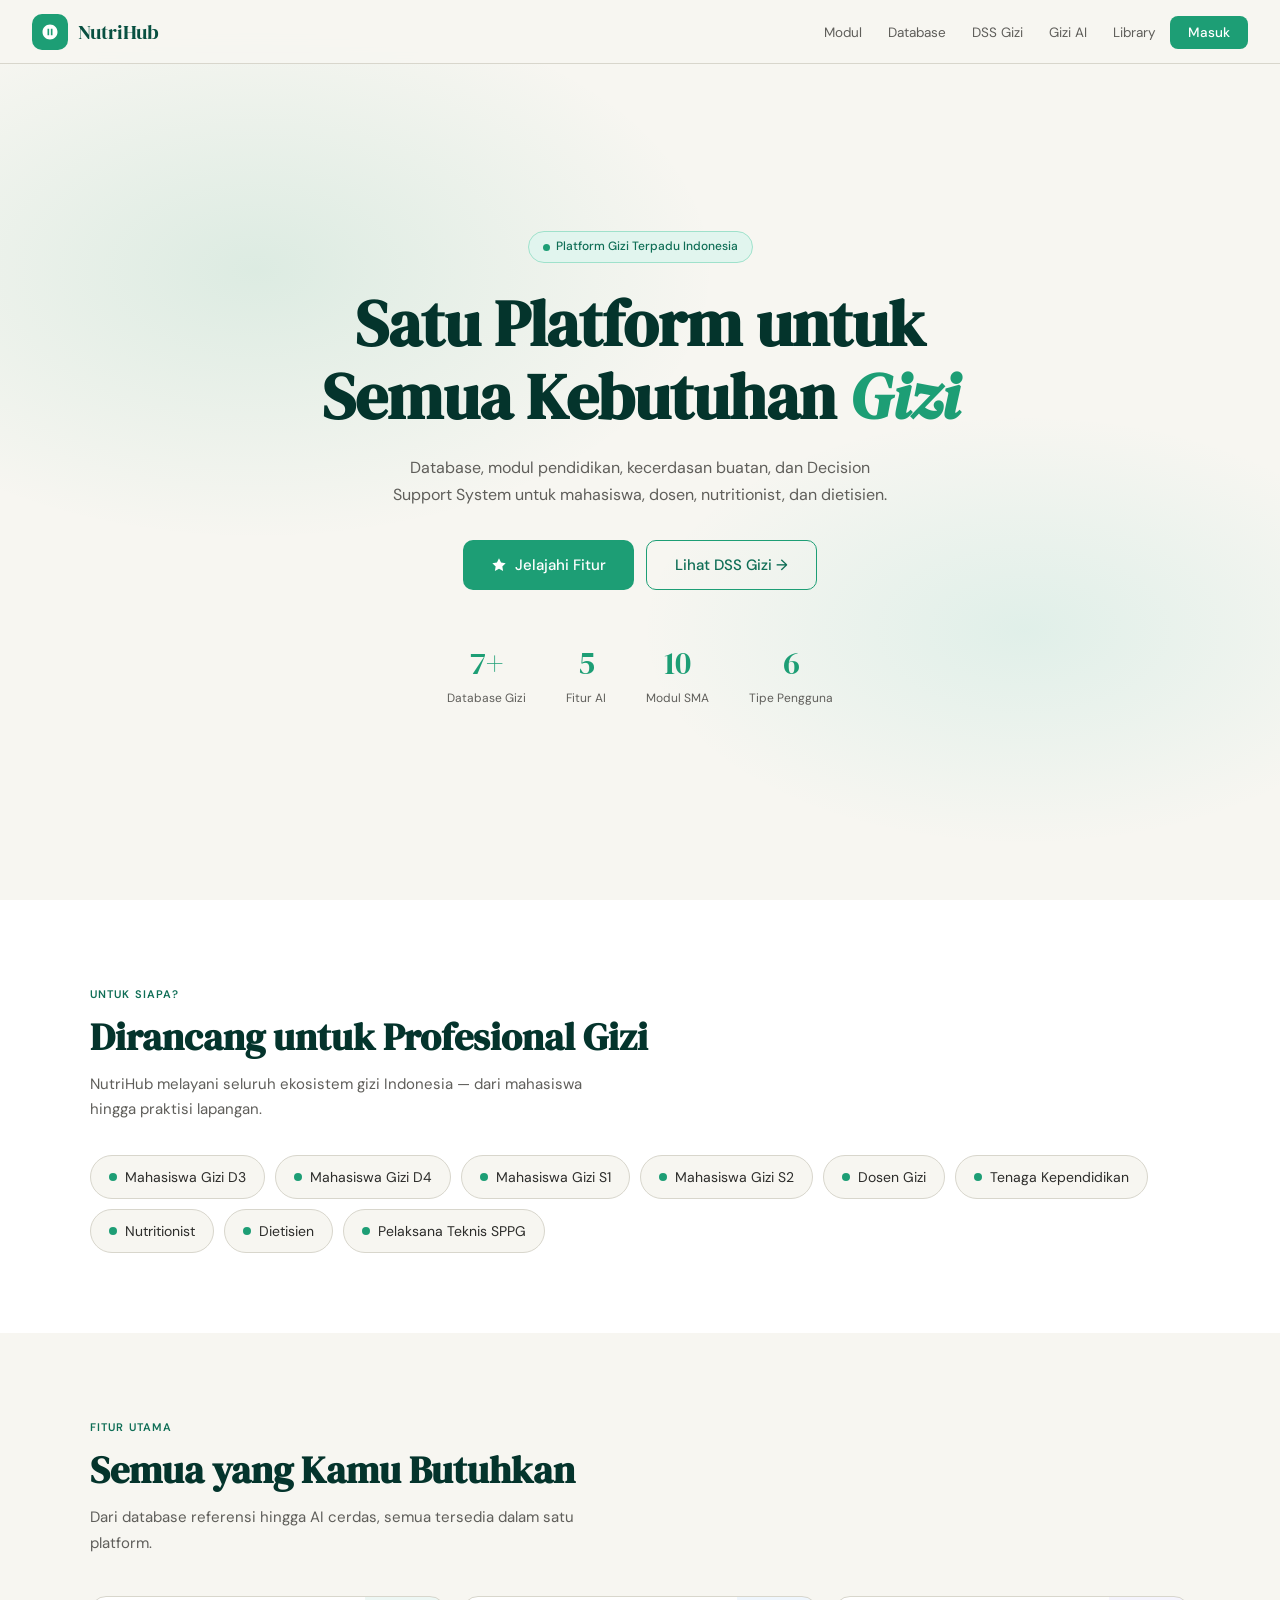
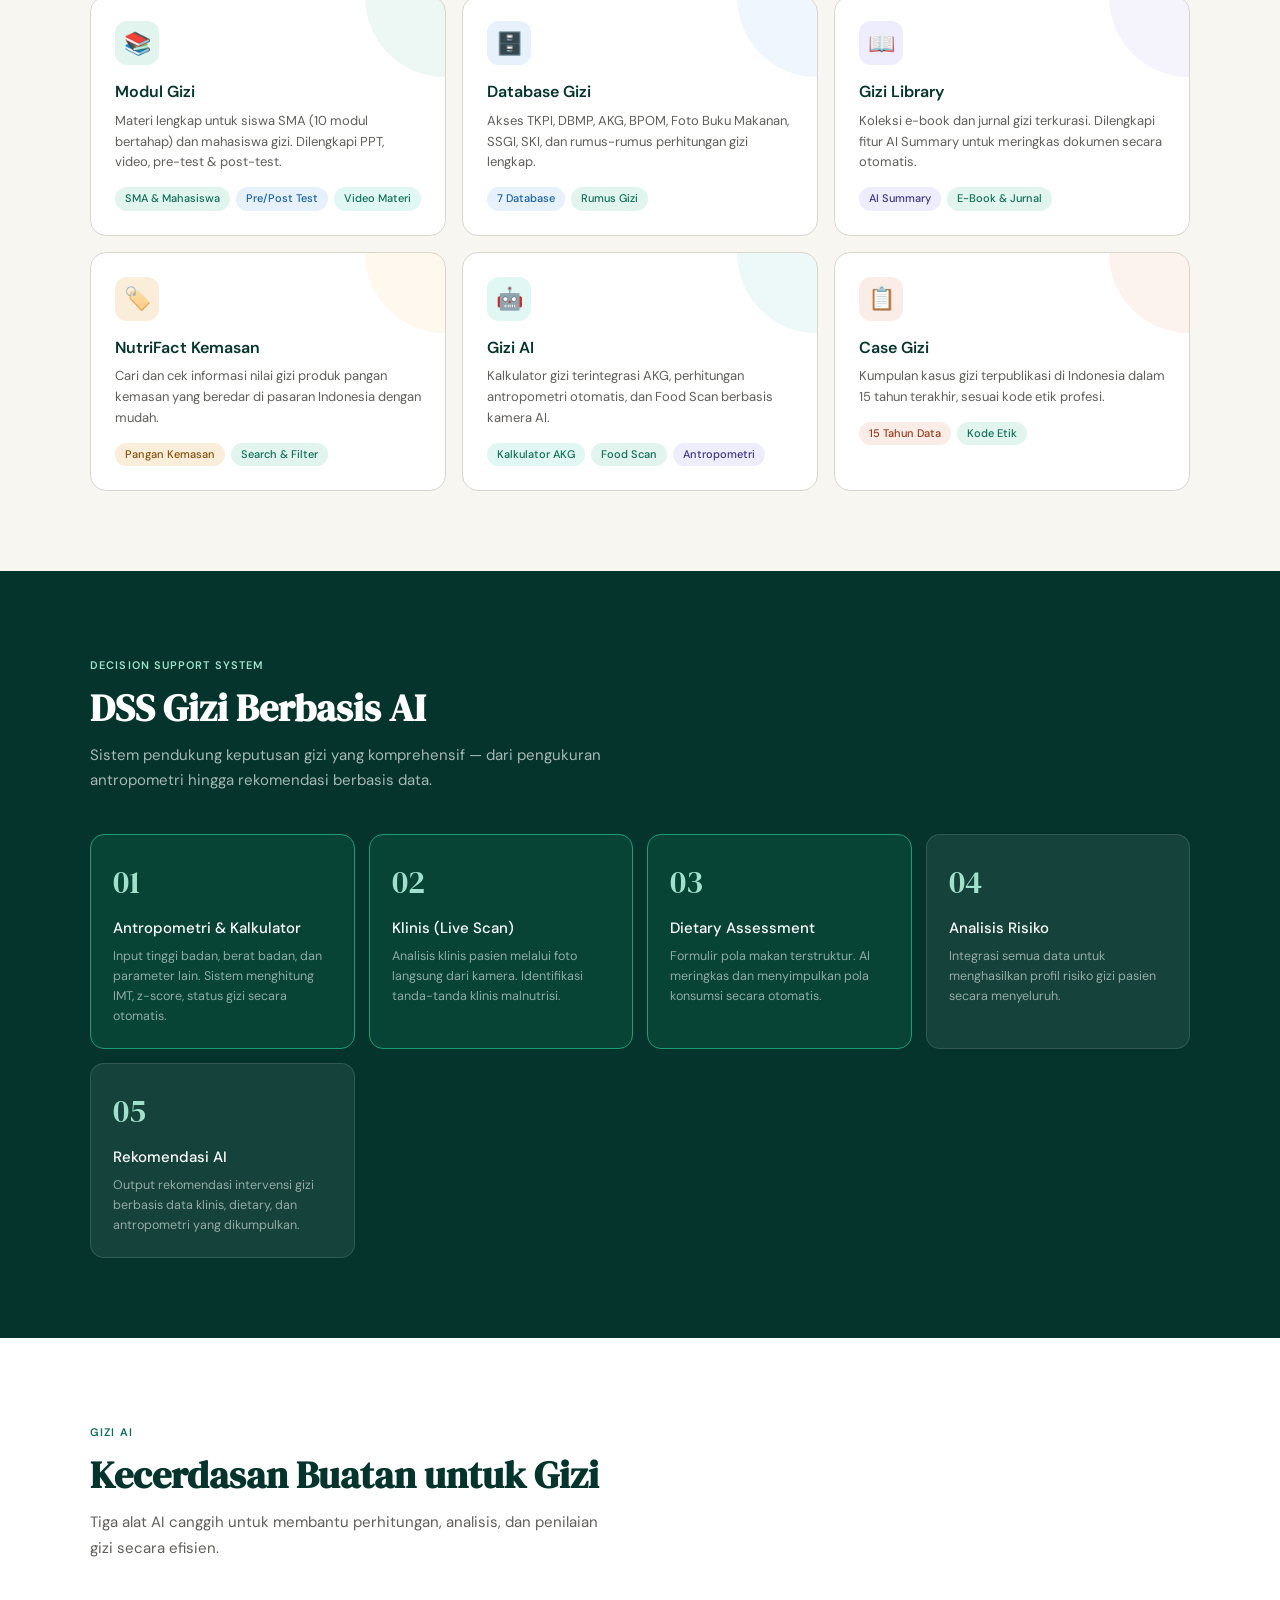
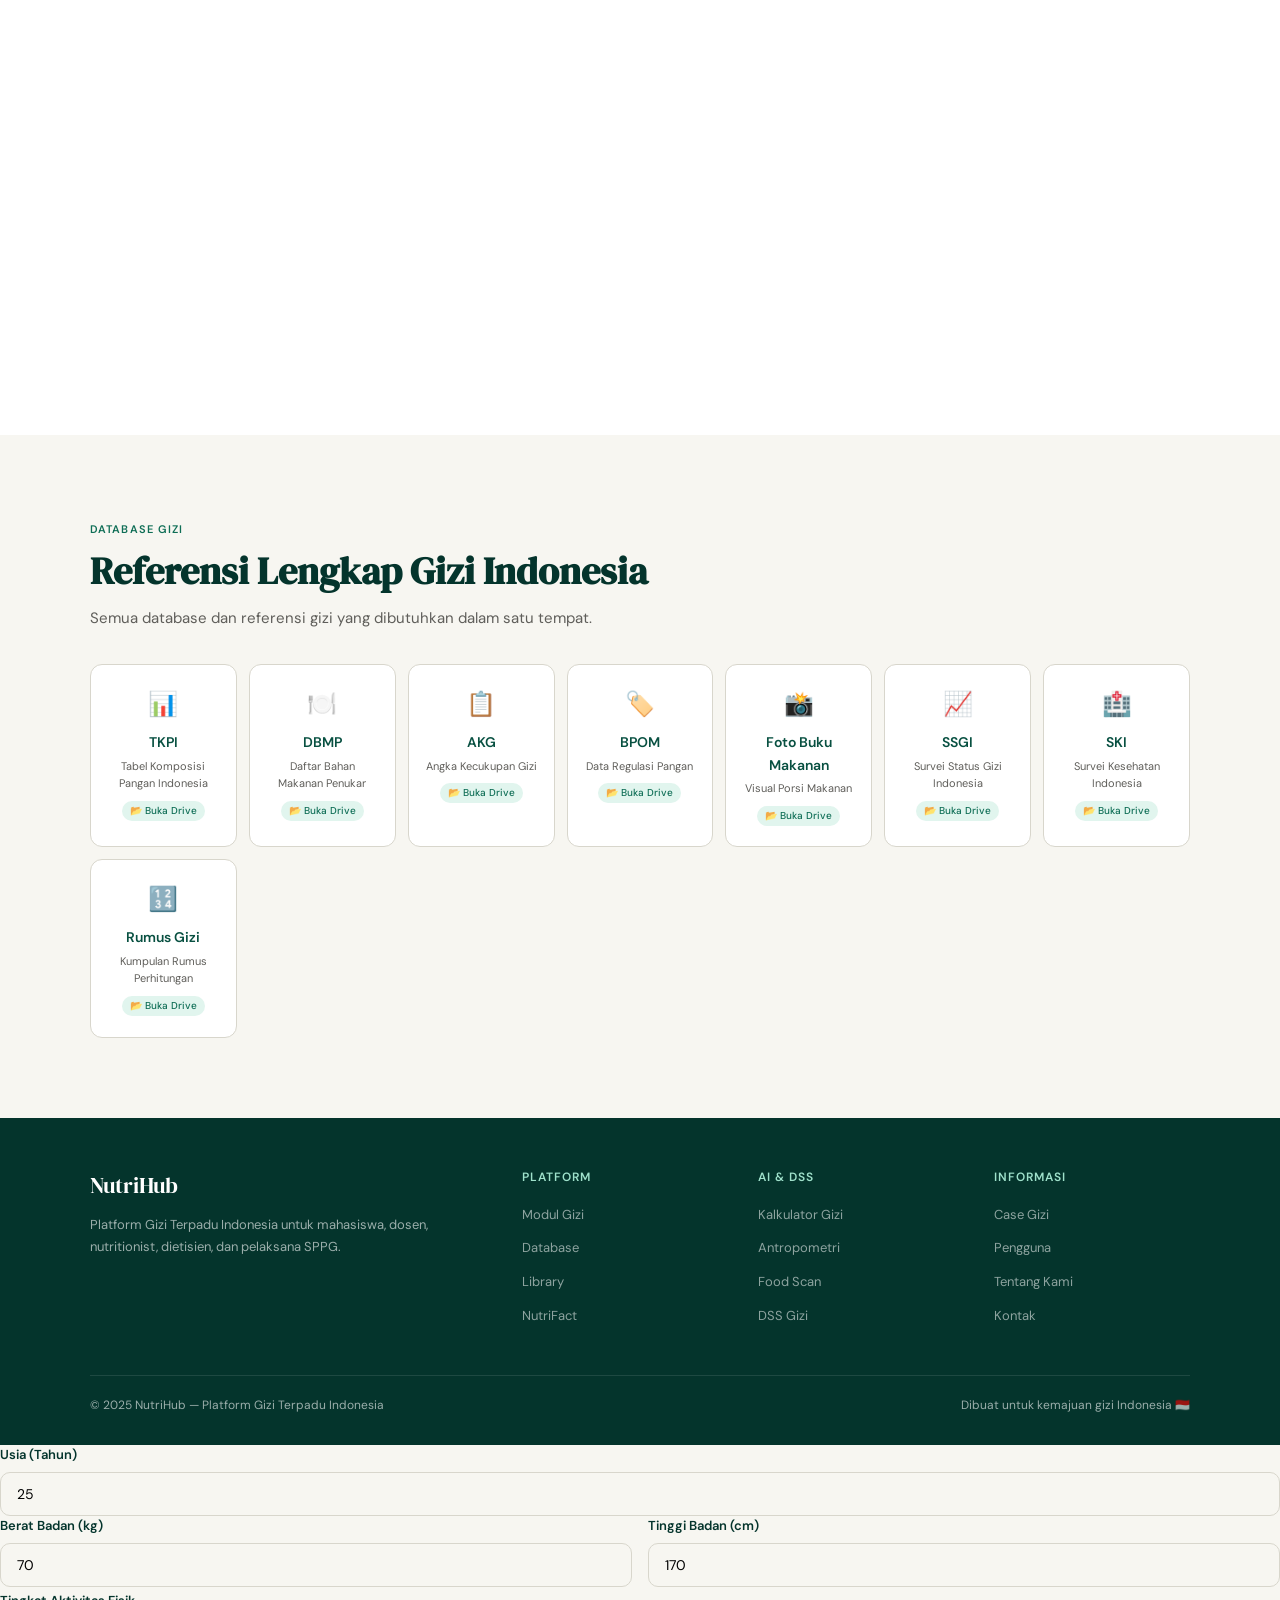
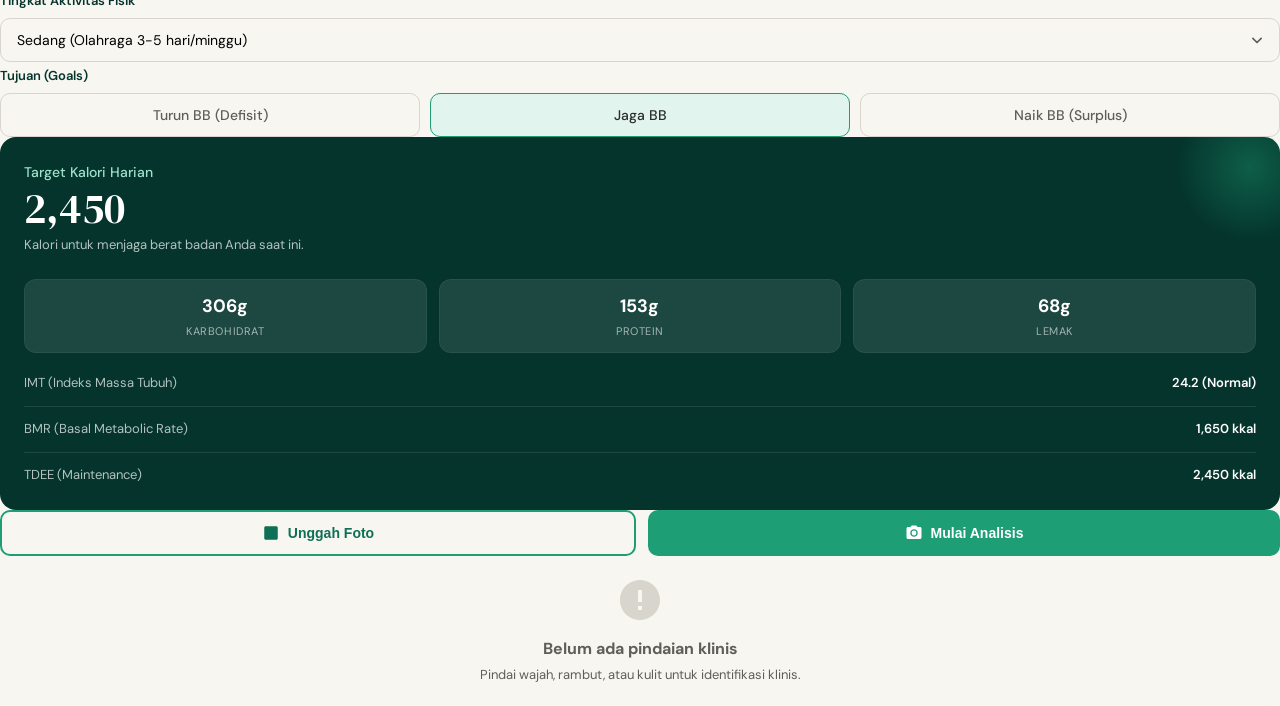
==== commit 072f3b7e: "Update index.html" ====
--- a/index.html
+++ b/index.html
@@ -626,21 +626,21 @@
     <h2 class="section-title">DSS Gizi Berbasis AI</h2>
     <p class="section-sub">Sistem pendukung keputusan gizi yang komprehensif — dari pengukuran antropometri hingga rekomendasi berbasis data.</p>
     <div class="dss-grid">
-      <div class="dss-card reveal" onclick="openCalculatorModal()" style="cursor: pointer; border-color: var(--green-400); background: rgba(29, 158, 117, 0.15);">
+      <a href="antropometri.html" class="dss-card reveal" style="text-decoration:none;color:inherit;cursor:pointer; border-color: var(--green-400); background: rgba(29, 158, 117, 0.15);">
         <div class="dss-number">01</div>
         <h4>Antropometri & Kalkulator</h4>
         <p>Input tinggi badan, berat badan, dan parameter lain. Sistem menghitung IMT, z-score, status gizi secara otomatis.</p>
-      </div>
-      <div class="dss-card reveal" onclick="openKlinisModal()" style="cursor: pointer; border-color: var(--green-400); background: rgba(29, 158, 117, 0.15);">
+      </a>
+      <a href="klinis.html" class="dss-card reveal" style="text-decoration:none;color:inherit;cursor:pointer; border-color: var(--green-400); background: rgba(29, 158, 117, 0.15);">
         <div class="dss-number">02</div>
         <h4>Klinis (Live Scan)</h4>
         <p>Analisis klinis pasien melalui foto langsung dari kamera. Identifikasi tanda-tanda klinis malnutrisi.</p>
-      </div>
-      <div class="dss-card reveal" onclick="openDietaryModal()" style="cursor: pointer; border-color: var(--green-400); background: rgba(29, 158, 117, 0.15);">
+      </a>
+      <a href="dietary.html" class="dss-card reveal" style="text-decoration:none;color:inherit;cursor:pointer; border-color: var(--green-400); background: rgba(29, 158, 117, 0.15);">
         <div class="dss-number">03</div>
         <h4>Dietary Assessment</h4>
         <p>Formulir pola makan terstruktur. AI meringkas dan menyimpulkan pola konsumsi secara otomatis.</p>
-      </div>
+      </a>
       <div class="dss-card reveal">
         <div class="dss-number">04</div>
         <h4>Analisis Risiko</h4>
@@ -889,33 +889,7 @@
   </div>
 </div>
 
-<!-- CALCULATOR MODAL -->
-<div class="modal-overlay" id="calculatorModal">
-  <div class="modal-content" style="max-width: 850px;">
-    <button class="modal-close" onclick="closeCalculatorModal()">
-      <svg viewBox="0 0 24 24"><path d="M19 6.41L17.59 5 12 10.59 6.41 5 5 6.41 10.59 12 5 17.59 6.41 19 12 13.41 17.59 19 19 17.59 13.41 12z"/></svg>
-    </button>
-    <div class="modal-header">
-      <h3>Antropometri & Kalkulator Gizi</h3>
-      <p>Hitung Indeks Massa Tubuh (IMT), Status Gizi, serta kebutuhan kalori harian (TDEE).</p>
-    </div>
-
-    <div class="calc-layout">
-      <div class="calc-form">
-        <div class="calc-row">
-          <div class="calc-col">
-            <label class="calc-label">Jenis Kelamin</label>
-            <div class="radio-group">
-              <div class="radio-btn">
-                <input type="radio" name="gender" id="g-male" value="male" checked onchange="calculateNutrition()">
-                <label for="g-male">Pria</label>
-              </div>
-              <div class="radio-btn">
-                <input type="radio" name="gender" id="g-female" value="female" onchange="calculateNutrition()">
-                <label for="g-female">Wanita</label>
-              </div>
-            </div>
-          </div>
+
           <div class="calc-col">
             <label class="calc-label">Usia (Tahun)</label>
             <input type="number" class="calc-input" id="calc-age" value="25" min="15" max="100" oninput="calculateNutrition()">
@@ -1000,6 +974,58 @@
   </div>
 </div>
 
+
+
+        <div class="scanner-actions">
+          <button class="btn btn-outline" onclick="document.getElementById('klinis-upload').click()">
+            <svg width="18" height="18" viewBox="0 0 24 24" fill="currentColor"><path d="M19 3H5c-1.1 0-2 .9-2 2v14c0 1.1.9 2 2 2h14c1.1 0 2-.9 2-2V5c0-1.1-.9-2-2-2zm-5 7l-3 3.72L9 10.5l-4 5h14l-4-5.5z"/></svg>
+            Unggah Foto
+          </button>
+          <input type="file" id="klinis-upload" accept="image/*" onchange="handleKlinisUpload(event)" style="display:none;">
+          
+          <button class="btn btn-primary" onclick="scanKlinis()">
+            <svg width="18" height="18" viewBox="0 0 24 24" fill="currentColor"><circle cx="12" cy="12" r="3.2"/><path d="M9 2L7.17 4H4c-1.1 0-2 .9-2 2v12c0 1.1.9 2 2 2h16c1.1 0 2-.9 2-2V6c0-1.1-.9-2-2-2h-3.17L15 2H9zm3 15c-2.76 0-5-2.24-5-5s2.24-5 5-5 5 2.24 5 5-2.24 5-5 5z"/></svg>
+            Mulai Analisis
+          </button>
+        </div>
+      </div>
+
+      <!-- Results View -->
+      <div class="scanner-results">
+        <div class="empty-state" id="klinisEmptyState">
+          <svg viewBox="0 0 24 24"><path d="M12 2C6.48 2 2 6.48 2 12s4.48 10 10 10 10-4.48 10-10S17.52 2 12 2zm1 15h-2v-2h2v2zm0-4h-2V7h2v6z"/></svg>
+          <h4>Belum ada pindaian klinis</h4>
+          <p style="font-size: 13px; margin-top: 4px;">Pindai wajah, rambut, atau kulit untuk identifikasi klinis.</p>
+        </div>
+
+        <div class="loading-state" id="klinisLoadingState" style="display:none;">
+          <div class="spinner"></div>
+          <h4 style="color: var(--green-900);">AI Menganalisis...</h4>
+          <p style="font-size: 13px; color: var(--gray-600); margin-top: 4px;">Memproses deteksi visual dari area klinis.</p>
+        </div>
+
+        <div class="result-content" id="klinisResultContent" style="display:none;">
+          <div class="food-name" id="klinisResTitle">Indikasi Anemia Ringan</div>
+          <div class="food-confidence">Tingkat Kecocokan AI: 87%</div>
+          <p style="font-size: 13px; color: var(--gray-800); margin-bottom: 16px;"><strong>Deteksi Visual:</strong> Kepucatan pada area konjungtiva dan kulit sekitar mata. Tidak ada indikasi <em>bitot spot</em> atau xeroftalmia.</p>
+          <div class="nutrition-details" style="background: white; padding: 12px; border-radius: 8px; border: 1px solid var(--gray-200);">
+            <div style="font-weight: 600; color: var(--green-800); margin-bottom: 6px; font-size: 13px;">Rekomendasi Lanjutan</div>
+            <p style="font-size: 12px; color: var(--gray-600); margin: 0;">Lakukan tes Hb darah untuk konfirmasi definitif. Sarankan konsumsi bahan pangan sumber zat besi tinggi (hati ayam, bayam, suplemen TTD jika diresepkan).</p>
+          </div>
+          
+          <button class="btn btn-outline" style="width: 100%; margin-top: 16px; padding: 10px; border-radius: 8px; border: 1px solid var(--green-400); background: transparent; color: var(--green-600); cursor: pointer;" onclick="resetKlinisScanner()">
+            Scan Pasien Lain
+          </button>
+        </div>
+      </div>
+    </div>
+  </div>
+</div>
+
+
+  </div>
+</div>
+
 <script>
   function toggleMenu() {
     document.getElementById('navLinks').classList.toggle('open');
@@ -1135,224 +1161,6 @@
     }
   }
 
-  // ===== CALCULATOR MODAL LOGIC =====
-  const calcModal = document.getElementById('calculatorModal');
-  
-  function openCalculatorModal() {
-    calcModal.classList.add('active');
-    document.body.style.overflow = 'hidden';
-    calculateNutrition(); // initial calculation
-  }
-
-  function closeCalculatorModal() {
-    calcModal.classList.remove('active');
-    document.body.style.overflow = '';
-  }
-
-  calcModal.addEventListener('click', (e) => {
-    if (e.target === calcModal) closeCalculatorModal();
-  });
-
-  function calculateNutrition() {
-    const age = parseFloat(document.getElementById('calc-age').value) || 0;
-    const weight = parseFloat(document.getElementById('calc-weight').value) || 0;
-    const height = parseFloat(document.getElementById('calc-height').value) || 0;
-    const isMale = document.getElementById('g-male').checked;
-    const activityMultiplier = parseFloat(document.getElementById('calc-activity').value);
-    
-    let goal = 'maintain';
-    if (document.getElementById('goal-lose').checked) goal = 'lose';
-    if (document.getElementById('goal-gain').checked) goal = 'gain';
-
-    if (age <= 0 || weight <= 0 || height <= 0) return;
-
-    // Mifflin-St Jeor Equation for BMR
-    let bmr = (10 * weight) + (6.25 * height) - (5 * age);
-    bmr += isMale ? 5 : -161;
-
-    // TDEE
-    const tdee = bmr * activityMultiplier;
-
-    // Target Calories
-    let targetCals = tdee;
-    let desc = 'Kalori untuk menjaga berat badan Anda saat ini.';
-    if (goal === 'lose') {
-      targetCals = tdee - 500; // 500 cal deficit
-      desc = 'Kalori defisit untuk menurunkan berat badan (sekitar 0.5 kg/minggu).';
-    } else if (goal === 'gain') {
-      targetCals = tdee + 300; // 300 cal surplus
-      desc = 'Kalori surplus untuk menaikkan berat badan dan massa otot secara sehat.';
-    }
-
-    // Macro split
-    let carbPct = 0.50, proPct = 0.25, fatPct = 0.25;
-    if (goal === 'lose') {
-      carbPct = 0.40; proPct = 0.35; fatPct = 0.25;
-    } else if (goal === 'gain') {
-      carbPct = 0.50; proPct = 0.25; fatPct = 0.25;
-    }
-
-    const carbs = (targetCals * carbPct) / 4; // 4 cals per gram
-    const protein = (targetCals * proPct) / 4;
-    const fat = (targetCals * fatPct) / 9; // 9 cals per gram
-
-    // BMI
-    const heightInMeters = height / 100;
-    const bmi = weight / (heightInMeters * heightInMeters);
-    let bmiStatus = '';
-    if (bmi < 18.5) bmiStatus = 'Kurus';
-    else if (bmi < 25) bmiStatus = 'Normal';
-    else if (bmi < 30) bmiStatus = 'Gemuk';
-    else bmiStatus = 'Obesitas';
-
-    // Update DOM
-    document.getElementById('res-bmi').innerText = bmi.toFixed(1) + ' (' + bmiStatus + ')';
-    document.getElementById('res-bmr').innerText = Math.round(bmr).toLocaleString() + ' kkal';
-    document.getElementById('res-tdee').innerText = Math.round(tdee).toLocaleString() + ' kkal';
-    document.getElementById('res-target-cals').innerText = Math.round(targetCals).toLocaleString();
-    document.getElementById('res-goal-desc').innerText = desc;
-
-    document.getElementById('res-carbs').innerText = Math.round(carbs) + 'g';
-    document.getElementById('res-protein').innerText = Math.round(protein) + 'g';
-    document.getElementById('res-fat').innerText = Math.round(fat) + 'g';
-  }
-
-  // ===== KLINIS LIVE SCAN LOGIC =====
-  const klinisModal = document.getElementById('klinisScanModal');
-  const klinisVideo = document.getElementById('klinis-camera-feed');
-  const klinisImagePreview = document.getElementById('klinis-image-preview');
-  const klinisPlaceholder = document.getElementById('klinisPlaceholder');
-  const klinisVideoContainer = document.getElementById('klinisVideoContainer');
-  let klinisStream = null;
-
-  function openKlinisModal() {
-    klinisModal.classList.add('active');
-    document.body.style.overflow = 'hidden';
-    initKlinisCamera();
-  }
-
-  function closeKlinisModal() {
-    klinisModal.classList.remove('active');
-    document.body.style.overflow = '';
-    if (klinisStream) {
-      klinisStream.getTracks().forEach(track => track.stop());
-      klinisStream = null;
-    }
-    resetKlinisScanner();
-  }
-
-  klinisModal.addEventListener('click', (e) => {
-    if (e.target === klinisModal) closeKlinisModal();
-  });
-
-  async function initKlinisCamera() {
-    try {
-      klinisStream = await navigator.mediaDevices.getUserMedia({ video: { facingMode: 'user' } });
-      klinisVideo.srcObject = klinisStream;
-      klinisPlaceholder.style.display = 'none';
-      klinisVideo.style.display = 'block';
-      klinisImagePreview.style.display = 'none';
-    } catch (err) {
-      console.error("Error accessing camera:", err);
-      klinisPlaceholder.innerHTML = '<p style="color:#ff6b6b; font-size:13px;">Kamera tidak dapat diakses.</p>';
-    }
-  }
-
-  function handleKlinisUpload(event) {
-    const file = event.target.files[0];
-    if (file) {
-      const reader = new FileReader();
-      reader.onload = function(e) {
-        if(klinisStream) { klinisStream.getTracks().forEach(track => track.stop()); klinisStream = null; }
-        klinisVideo.style.display = 'none';
-        klinisPlaceholder.style.display = 'none';
-        klinisImagePreview.src = e.target.result;
-        klinisImagePreview.style.display = 'block';
-      }
-      reader.readAsDataURL(file);
-    }
-  }
-
-  function scanKlinis() {
-    klinisVideoContainer.classList.add('scanning-active');
-    document.getElementById('klinisEmptyState').style.display = 'none';
-    document.getElementById('klinisResultContent').style.display = 'none';
-    document.getElementById('klinisLoadingState').style.display = 'flex';
-
-    setTimeout(() => {
-      klinisVideoContainer.classList.remove('scanning-active');
-      document.getElementById('klinisLoadingState').style.display = 'none';
-      document.getElementById('klinisResultContent').style.display = 'block';
-    }, 2500);
-  }
-
-  function resetKlinisScanner() {
-    document.getElementById('klinisResultContent').style.display = 'none';
-    document.getElementById('klinisLoadingState').style.display = 'none';
-    document.getElementById('klinisEmptyState').style.display = 'flex';
-    document.getElementById('klinis-upload').value = '';
-    if (klinisModal.classList.contains('active')) initKlinisCamera();
-  }
-
-  // ===== DIETARY ASSESSMENT LOGIC =====
-  const dietModal = document.getElementById('dietaryModal');
-
-  function openDietaryModal() {
-    dietModal.classList.add('active');
-    document.body.style.overflow = 'hidden';
-    document.getElementById('dietaryResult').style.display = 'none';
-    document.getElementById('dietaryLoading').style.display = 'none';
-    document.querySelector('#dietaryFormContainer .btn-primary').style.display = 'flex';
-  }
-
-  function closeDietaryModal() {
-    dietModal.classList.remove('active');
-    document.body.style.overflow = '';
-  }
-
-  dietModal.addEventListener('click', (e) => {
-    if (e.target === dietModal) closeDietaryModal();
-  });
-
-  function analyzeDietary() {
-    const btn = document.querySelector('#dietaryFormContainer .btn-primary');
-    btn.style.display = 'none';
-    document.getElementById('dietaryResult').style.display = 'none';
-    document.getElementById('dietaryLoading').style.display = 'flex';
-
-    setTimeout(() => {
-      document.getElementById('dietaryLoading').style.display = 'none';
-      btn.style.display = 'flex';
-      
-      const freq = document.getElementById('diet-freq').value;
-      const veg = document.getElementById('diet-veg').value;
-      const sweet = document.getElementById('diet-sweet').value;
-      const health = document.getElementById('diet-health').value;
-
-      let risikoHTML = '<strong>Risiko Gizi (04 Analisis Risiko):</strong><ul>';
-      if (veg == '0' || veg == '1') risikoHTML += '<li>Asupan serat dan mikronutrien (vitamin/mineral) yang rendah, rentan terhadap konstipasi atau avitaminosis.</li>';
-      if (sweet == 'sering') risikoHTML += '<li>Potensi asupan energi berlebih dari karbohidrat sederhana, meningkatkan risiko hiperglikemia / obesitas.</li>';
-      if (health == 'lelah') risikoHTML += '<li>Terdapat keluhan asthenia (lelah/lesu), yang berkorelasi dengan indikasi anemia atau defisit kalori.</li>';
-      if (health == 'pencernaan') risikoHTML += '<li>Gangguan fungsi gastrointestinal (saluran cerna) yang membutuhkan penyesuaian serat/cairan.</li>';
-      if (freq == '1' || freq == '2') risikoHTML += '<li>Pola makan tidak teratur, risiko hipoglikemia di antara waktu makan besar.</li>';
-      
-      // Default if everything is fine
-      if (!risikoHTML.includes('<li>')) risikoHTML += '<li>Pola makan relatif aman, tidak ditemukan risiko tinggi yang signifikan.</li>';
-      risikoHTML += '</ul>';
-
-      let rekomendasiHTML = '<strong>Rekomendasi AI (05 Rekomendasi):</strong><ul>';
-      if (veg == '0' || veg == '1') rekomendasiHTML += '<li>Tingkatkan konsumsi sayur minimal 250 gram/hari dan buah 150 gram/hari (sesuai pedoman Isi Piringku).</li>';
-      if (sweet == 'sering') rekomendasiHTML += '<li>Batasi makanan/minuman manis maksimal 4 sendok makan gula per hari.</li>';
-      if (health == 'lelah') rekomendasiHTML += '<li>Periksa profil darah (Hb) dan pastikan kebutuhan kalori basal (BMR) Anda terpenuhi setiap hari. Konsumsi protein bernilai biologi tinggi.</li>';
-      if (health == 'pencernaan') rekomendasiHTML += '<li>Fokus pada asupan tinggi probiotik (misal yogurt), air putih >2 liter/hari, dan sesuaikan porsi serat secara bertahap.</li>';
-      
-      if (!rekomendasiHTML.includes('<li>')) rekomendasiHTML += '<li>Pertahankan pola makan seimbang Anda saat ini. Lakukan evaluasi secara berkala.</li>';
-      rekomendasiHTML += '</ul>';
-
-      document.getElementById('dietaryResultText').innerHTML = risikoHTML + '<br>' + rekomendasiHTML;
-      document.getElementById('dietaryResult').style.display = 'block';
-    }, 2500);
-  }
-</script>
+  </script>
 </body>
 </html>
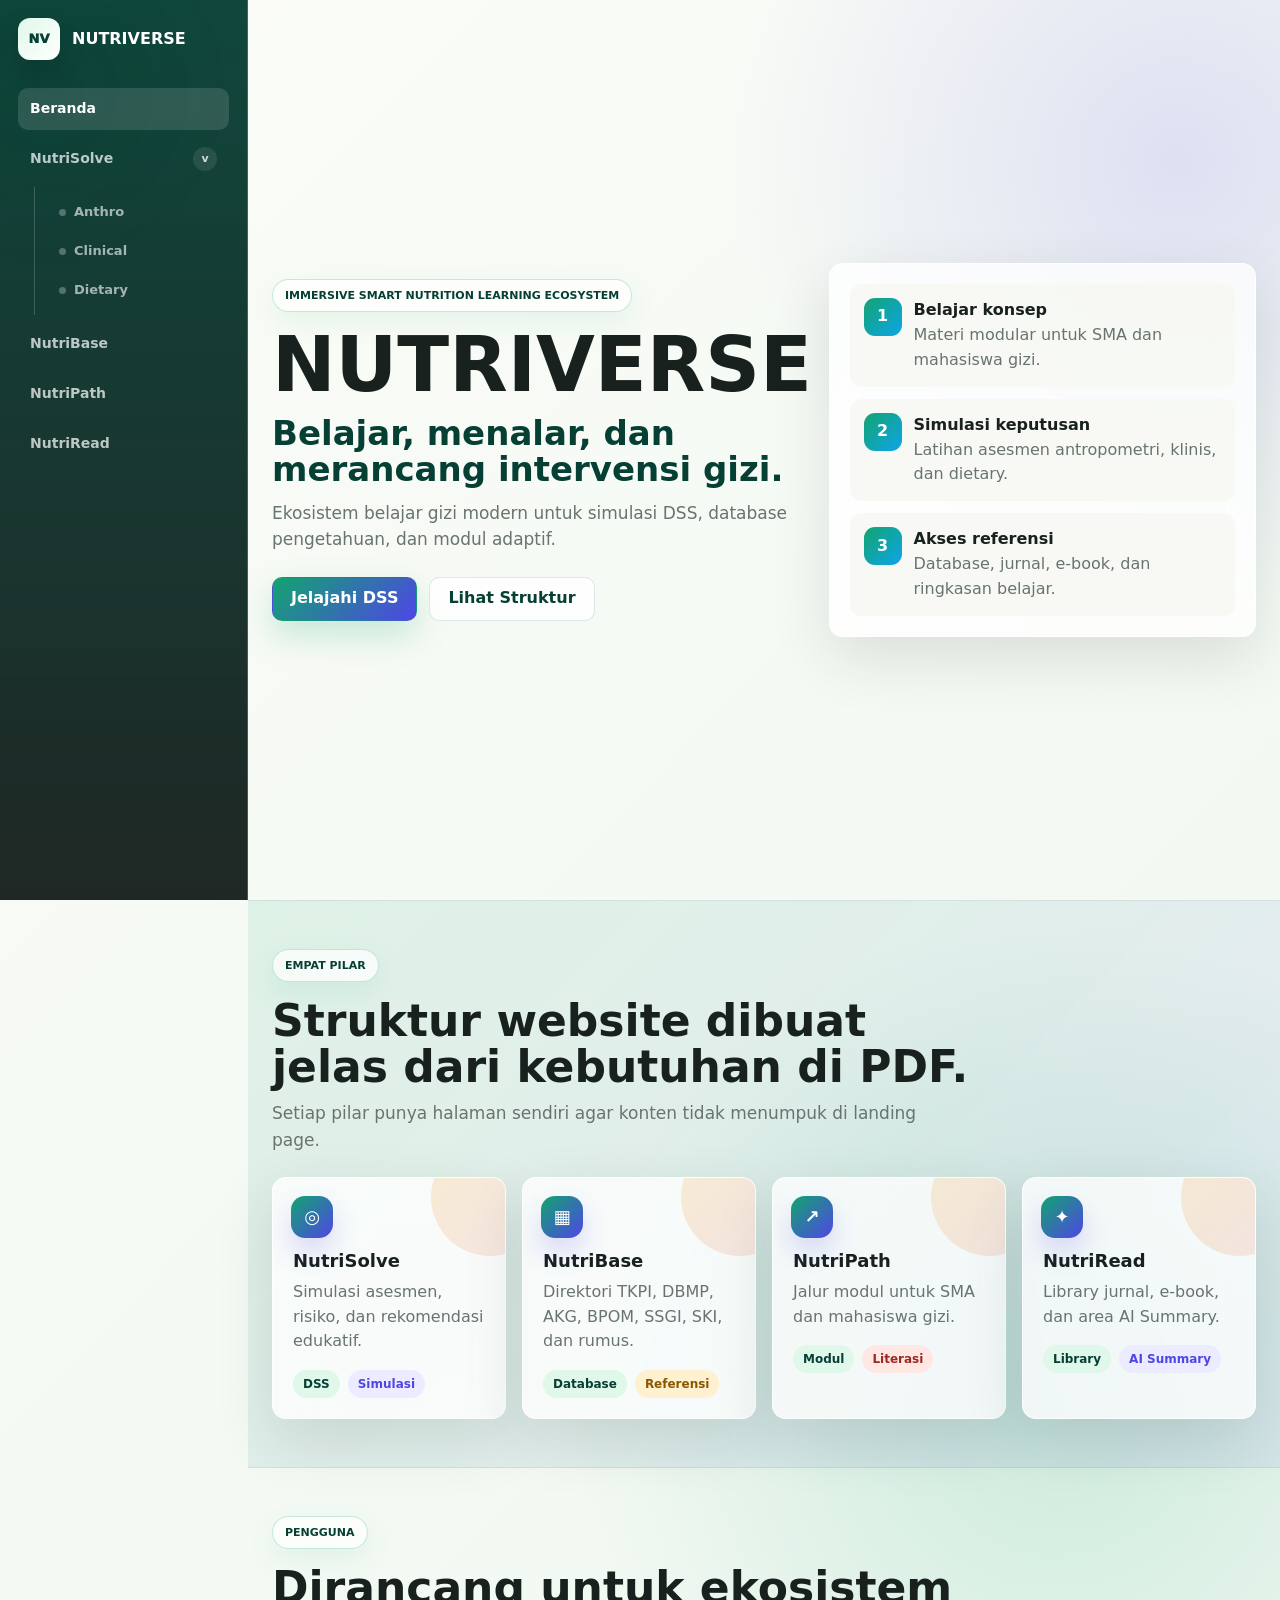
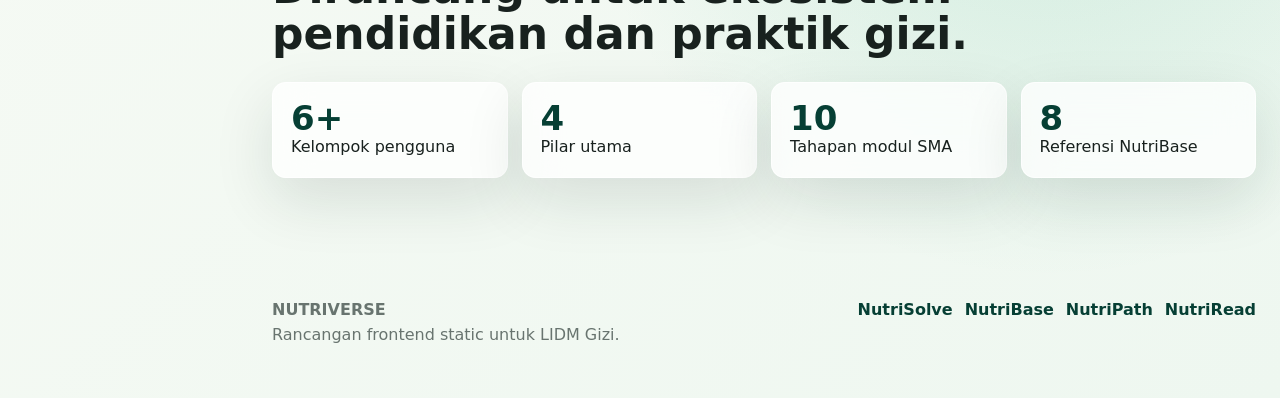
==== commit d3566678: "Base Anthro Feature + Nav/SideBar" ====
--- a/index.html
+++ b/index.html
@@ -1,1166 +1,97 @@
-<!DOCTYPE html>
+<!doctype html>
 <html lang="id">
 <head>
-  <meta charset="UTF-8" />
-  <meta name="viewport" content="width=device-width, initial-scale=1.0" />
-  <title>NutriHub — Platform Gizi Terpadu Indonesia</title>
-  <link href="https://fonts.googleapis.com/css2?family=DM+Serif+Display:ital@0;1&family=DM+Sans:wght@300;400;500;600&display=swap" rel="stylesheet" />
-  <style>
-    *, *::before, *::after { box-sizing: border-box; margin: 0; padding: 0; }
-
-    :root {
-      --green-50: #E1F5EE;
-      --green-100: #9FE1CB;
-      --green-400: #1D9E75;
-      --green-600: #0F6E56;
-      --green-800: #085041;
-      --green-900: #04342C;
-      --teal-400: #17B4A0;
-      --amber-400: #EF9F27;
-      --coral-400: #D85A30;
-      --blue-400: #378ADD;
-      --purple-400: #7F77DD;
-      --gray-50: #F7F6F1;
-      --gray-100: #EEEDE7;
-      --gray-200: #D8D6CC;
-      --gray-600: #5F5E5A;
-      --gray-800: #2C2C2A;
-      --white: #FFFFFF;
-      --font-serif: 'DM Serif Display', Georgia, serif;
-      --font-sans: 'DM Sans', system-ui, sans-serif;
-    }
-
-    html { scroll-behavior: smooth; }
-
-    body {
-      font-family: var(--font-sans);
-      background: var(--gray-50);
-      color: var(--gray-800);
-      line-height: 1.6;
-      overflow-x: hidden;
-    }
-
-    /* ===== NAVBAR ===== */
-    nav {
-      position: fixed; top: 0; left: 0; right: 0;
-      z-index: 100;
-      background: rgba(247, 246, 241, 0.92);
-      backdrop-filter: blur(12px);
-      border-bottom: 1px solid var(--gray-200);
-      padding: 0 2rem;
-      display: flex; align-items: center; justify-content: space-between;
-      height: 64px;
-    }
-    .nav-logo {
-      display: flex; align-items: center; gap: 10px;
-      text-decoration: none;
-    }
-    .nav-logo-icon {
-      width: 36px; height: 36px; border-radius: 10px;
-      background: var(--green-400);
-      display: flex; align-items: center; justify-content: center;
-    }
-    .nav-logo-icon svg { width: 20px; height: 20px; fill: white; }
-    .nav-logo-text { font-family: var(--font-serif); font-size: 20px; color: var(--green-800); }
-    .nav-links {
-      display: flex; align-items: center; gap: 2px;
-      list-style: none;
-    }
-    .nav-links a {
-      text-decoration: none; font-size: 13.5px; color: var(--gray-600);
-      padding: 6px 12px; border-radius: 8px;
-      transition: background 0.15s, color 0.15s;
-      font-weight: 400;
-    }
-    .nav-links a:hover { background: var(--green-50); color: var(--green-600); }
-    .nav-links a.active { color: var(--green-600); font-weight: 500; }
-    .nav-cta {
-      background: var(--green-400); color: white !important;
-      padding: 8px 18px !important; border-radius: 8px !important;
-      font-weight: 500 !important;
-      transition: background 0.15s !important;
-    }
-    .nav-cta:hover { background: var(--green-600) !important; }
-    .nav-hamburger { display: none; flex-direction: column; gap: 5px; cursor: pointer; padding: 6px; }
-    .nav-hamburger span { width: 22px; height: 2px; background: var(--gray-600); border-radius: 2px; transition: 0.3s; }
-
-    /* ===== HERO ===== */
-    .hero {
-      min-height: 100vh;
-      display: flex; flex-direction: column; justify-content: center; align-items: center;
-      text-align: center;
-      padding: 100px 2rem 60px;
-      position: relative;
-      overflow: hidden;
-    }
-    .hero-bg {
-      position: absolute; inset: 0; z-index: 0;
-      background:
-        radial-gradient(ellipse 60% 50% at 20% 30%, rgba(29,158,117,0.12) 0%, transparent 60%),
-        radial-gradient(ellipse 50% 40% at 80% 70%, rgba(23,180,160,0.10) 0%, transparent 60%),
-        var(--gray-50);
-    }
-    .hero-badge {
-      display: inline-flex; align-items: center; gap: 6px;
-      background: var(--green-50); color: var(--green-600);
-      font-size: 12px; font-weight: 500;
-      padding: 5px 14px; border-radius: 20px;
-      border: 1px solid var(--green-100);
-      margin-bottom: 1.5rem;
-      position: relative; z-index: 1;
-      animation: fadeUp 0.6s ease both;
-    }
-    .hero-badge-dot { width: 7px; height: 7px; border-radius: 50%; background: var(--green-400); animation: pulse 2s infinite; }
-    @keyframes pulse { 0%,100%{opacity:1;transform:scale(1)} 50%{opacity:0.5;transform:scale(1.3)} }
-    .hero h1 {
-      font-family: var(--font-serif);
-      font-size: clamp(2.4rem, 5vw, 4rem);
-      line-height: 1.15;
-      color: var(--green-900);
-      max-width: 720px;
-      margin-bottom: 1.25rem;
-      position: relative; z-index: 1;
-      animation: fadeUp 0.6s 0.1s ease both;
-    }
-    .hero h1 em { font-style: italic; color: var(--green-400); }
-    .hero-sub {
-      font-size: 16px; color: var(--gray-600);
-      max-width: 520px; margin-bottom: 2rem;
-      position: relative; z-index: 1;
-      animation: fadeUp 0.6s 0.2s ease both;
-      line-height: 1.7;
-    }
-    .hero-actions {
-      display: flex; gap: 12px; flex-wrap: wrap; justify-content: center;
-      position: relative; z-index: 1;
-      animation: fadeUp 0.6s 0.3s ease both;
-    }
-    .btn-primary {
-      background: var(--green-400); color: white;
-      padding: 12px 28px; border-radius: 10px;
-      font-size: 15px; font-weight: 500;
-      text-decoration: none; border: none; cursor: pointer;
-      transition: background 0.2s, transform 0.15s;
-      display: inline-flex; align-items: center; gap: 8px;
-    }
-    .btn-primary:hover { background: var(--green-600); transform: translateY(-1px); }
-    .btn-outline {
-      background: transparent; color: var(--green-600);
-      padding: 12px 28px; border-radius: 10px;
-      font-size: 15px; font-weight: 500;
-      text-decoration: none; border: 1.5px solid var(--green-400); cursor: pointer;
-      transition: background 0.2s, transform 0.15s;
-      display: inline-flex; align-items: center; gap: 8px;
-    }
-    .btn-outline:hover { background: var(--green-50); transform: translateY(-1px); }
-    .hero-stats {
-      display: flex; gap: 40px; margin-top: 3rem;
-      position: relative; z-index: 1;
-      animation: fadeUp 0.6s 0.4s ease both;
-    }
-    .hero-stat-num { font-family: var(--font-serif); font-size: 2rem; color: var(--green-400); }
-    .hero-stat-label { font-size: 12px; color: var(--gray-600); }
-
-    @keyframes fadeUp {
-      from { opacity: 0; transform: translateY(20px); }
-      to { opacity: 1; transform: translateY(0); }
-    }
-
-    /* ===== SECTIONS ===== */
-    section { padding: 80px 2rem; }
-    .container { max-width: 1100px; margin: 0 auto; }
-    .section-tag {
-      display: inline-block; font-size: 11px; font-weight: 600;
-      letter-spacing: 0.1em; text-transform: uppercase;
-      color: var(--green-600); margin-bottom: 10px;
-    }
-    .section-title {
-      font-family: var(--font-serif); font-size: clamp(1.8rem, 3vw, 2.6rem);
-      color: var(--green-900); margin-bottom: 12px; line-height: 1.2;
-    }
-    .section-sub { font-size: 15px; color: var(--gray-600); max-width: 520px; line-height: 1.7; }
-
-    /* ===== USER TYPES ===== */
-    .users-section { background: var(--white); }
-    .users-grid { display: flex; flex-wrap: wrap; gap: 10px; margin-top: 2rem; }
-    .user-chip {
-      display: flex; align-items: center; gap: 8px;
-      background: var(--gray-50); border: 1px solid var(--gray-200);
-      padding: 10px 18px; border-radius: 50px;
-      font-size: 14px; color: var(--gray-800); font-weight: 400;
-      transition: all 0.2s;
-    }
-    .user-chip:hover { background: var(--green-50); border-color: var(--green-100); color: var(--green-700); }
-    .user-chip-dot { width: 8px; height: 8px; border-radius: 50%; background: var(--green-400); }
-
-    /* ===== MODULES GRID ===== */
-    .modules-section { background: var(--gray-50); }
-    .modules-grid {
-      display: grid;
-      grid-template-columns: repeat(auto-fit, minmax(280px, 1fr));
-      gap: 16px; margin-top: 2.5rem;
-    }
-    .module-card {
-      background: var(--white); border-radius: 16px;
-      border: 1px solid var(--gray-200);
-      padding: 24px; position: relative; overflow: hidden;
-      transition: transform 0.2s, border-color 0.2s, box-shadow 0.2s;
-      cursor: pointer; text-decoration: none; color: inherit;
-      display: block;
-    }
-    .module-card:hover { transform: translateY(-3px); border-color: var(--green-100); box-shadow: 0 8px 30px rgba(29,158,117,0.10); }
-    .module-card-accent {
-      position: absolute; top: 0; right: 0;
-      width: 80px; height: 80px; border-radius: 0 0 0 80px;
-      opacity: 0.08;
-    }
-    .module-icon {
-      width: 44px; height: 44px; border-radius: 12px;
-      display: flex; align-items: center; justify-content: center;
-      font-size: 22px; margin-bottom: 14px;
-    }
-    .module-card h3 { font-size: 16px; font-weight: 600; margin-bottom: 6px; color: var(--green-900); }
-    .module-card p { font-size: 13px; color: var(--gray-600); line-height: 1.6; margin-bottom: 14px; }
-    .module-tags { display: flex; flex-wrap: wrap; gap: 6px; }
-    .tag {
-      font-size: 11px; font-weight: 500; padding: 3px 10px; border-radius: 20px;
-    }
-    .tag-green { background: var(--green-50); color: var(--green-600); }
-    .tag-blue { background: #E6F1FB; color: #185FA5; }
-    .tag-purple { background: #EEEDFE; color: #3C3489; }
-    .tag-amber { background: #FAEEDA; color: #854F0B; }
-    .tag-coral { background: #FAECE7; color: #993C1D; }
-    .tag-teal { background: #E0F7F4; color: #0F6E56; }
-
-    /* ===== DSS SECTION ===== */
-    .dss-section { background: var(--green-900); color: white; }
-    .dss-section .section-tag { color: var(--green-100); }
-    .dss-section .section-title { color: white; }
-    .dss-section .section-sub { color: rgba(255,255,255,0.65); }
-    .dss-grid {
-      display: grid; grid-template-columns: repeat(auto-fit, minmax(220px, 1fr));
-      gap: 14px; margin-top: 2.5rem;
-    }
-    .dss-card {
-      background: rgba(255,255,255,0.07); border-radius: 14px;
-      border: 1px solid rgba(255,255,255,0.12);
-      padding: 22px; transition: background 0.2s;
-    }
-    .dss-card:hover { background: rgba(255,255,255,0.12); }
-    .dss-number { font-family: var(--font-serif); font-size: 2rem; color: var(--green-100); margin-bottom: 8px; }
-    .dss-card h4 { font-size: 15px; font-weight: 500; color: white; margin-bottom: 6px; }
-    .dss-card p { font-size: 12.5px; color: rgba(255,255,255,0.55); line-height: 1.6; }
-
-    /* ===== AI SECTION ===== */
-    .ai-section { background: var(--white); }
-    .ai-grid {
-      display: grid; grid-template-columns: 1fr 1fr; gap: 16px;
-      margin-top: 2.5rem;
-    }
-    .ai-card-big {
-      background: var(--green-50); border-radius: 16px;
-      border: 1px solid var(--green-100); padding: 30px;
-      grid-row: span 2;
-      display: flex; flex-direction: column; justify-content: space-between;
-    }
-    .ai-card-small {
-      background: var(--gray-50); border-radius: 16px;
-      border: 1px solid var(--gray-200); padding: 22px;
-      transition: border-color 0.2s;
-      cursor: pointer;
-    }
-    .ai-card-small:hover { border-color: var(--green-100); }
-    .ai-card-big h3 { font-family: var(--font-serif); font-size: 1.6rem; color: var(--green-900); margin-bottom: 10px; }
-    .ai-card-big p { font-size: 14px; color: var(--green-600); line-height: 1.7; }
-    .ai-card-small h4 { font-size: 15px; font-weight: 600; color: var(--green-900); margin-bottom: 6px; margin-top: 10px; }
-    .ai-card-small p { font-size: 13px; color: var(--gray-600); line-height: 1.6; }
-    .ai-icon { font-size: 28px; margin-bottom: 16px; }
-
-    /* ===== DATABASE SECTION ===== */
-    .database-section { background: var(--gray-50); }
-    .db-grid {
-      display: grid; grid-template-columns: repeat(auto-fit, minmax(140px, 1fr));
-      gap: 12px; margin-top: 2rem;
-    }
-    .db-item {
-      background: var(--white); border-radius: 12px;
-      border: 1px solid var(--gray-200); padding: 20px 16px; text-align: center;
-      transition: all 0.2s; cursor: pointer;
-      text-decoration: none; display: block;
-    }
-    .db-item:hover { border-color: var(--green-400); transform: translateY(-2px); box-shadow: 0 6px 20px rgba(29,158,117,0.10); }
-    .db-item-icon { font-size: 24px; margin-bottom: 8px; }
-    .db-item-name { font-size: 14px; font-weight: 600; color: var(--green-800); margin-bottom: 4px; }
-    .db-item-desc { font-size: 11px; color: var(--gray-600); }
-    .db-item-badge {
-      display: inline-block; margin-top: 8px;
-      font-size: 10px; font-weight: 500; padding: 2px 8px;
-      border-radius: 20px; background: var(--green-50); color: var(--green-600);
-    }
-
-    /* ===== FOOTER ===== */
-    footer {
-      background: var(--green-900); color: rgba(255,255,255,0.6);
-      padding: 50px 2rem 30px;
-    }
-    .footer-inner {
-      max-width: 1100px; margin: 0 auto;
-      display: grid; grid-template-columns: 2fr 1fr 1fr 1fr; gap: 40px;
-    }
-    .footer-brand { color: white; font-family: var(--font-serif); font-size: 1.4rem; margin-bottom: 10px; }
-    .footer-tagline { font-size: 13px; line-height: 1.7; }
-    footer h5 { font-size: 12px; font-weight: 600; text-transform: uppercase; letter-spacing: 0.08em; color: var(--green-100); margin-bottom: 14px; }
-    footer ul { list-style: none; }
-    footer ul li { margin-bottom: 8px; }
-    footer ul li a { font-size: 13px; color: rgba(255,255,255,0.55); text-decoration: none; transition: color 0.15s; }
-    footer ul li a:hover { color: var(--green-100); }
-    .footer-bottom {
-      max-width: 1100px; margin: 40px auto 0;
-      border-top: 1px solid rgba(255,255,255,0.1);
-      padding-top: 20px; font-size: 12px;
-      display: flex; justify-content: space-between; align-items: center;
-    }
-
-    /* ===== SCROLL REVEAL ===== */
-    .reveal { opacity: 0; transform: translateY(24px); transition: opacity 0.6s ease, transform 0.6s ease; }
-    .reveal.visible { opacity: 1; transform: translateY(0); }
-
-    /* ===== MOBILE ===== */
-    @media (max-width: 768px) {
-      .nav-links { display: none; }
-      .nav-links.open {
-        display: flex; flex-direction: column;
-        position: absolute; top: 64px; left: 0; right: 0;
-        background: var(--gray-50); border-bottom: 1px solid var(--gray-200);
-        padding: 12px 16px; gap: 4px;
-      }
-      .nav-hamburger { display: flex; }
-      .hero h1 { font-size: 2rem; }
-      .hero-stats { gap: 24px; }
-      .ai-grid { grid-template-columns: 1fr; }
-      .ai-card-big { grid-row: span 1; }
-      .footer-inner { grid-template-columns: 1fr 1fr; gap: 24px; }
-    }
-
-    /* ===== FOOD SCAN MODAL ===== */
-    .modal-overlay {
-      position: fixed; top: 0; left: 0; right: 0; bottom: 0;
-      background: rgba(0,0,0,0.6); backdrop-filter: blur(4px);
-      z-index: 1000; display: none; align-items: center; justify-content: center;
-      padding: 20px; opacity: 0; transition: opacity 0.3s;
-    }
-    .modal-overlay.active { display: flex; opacity: 1; }
-    .modal-content {
-      background: var(--white); border-radius: 20px;
-      width: 100%; max-width: 800px; max-height: 90vh; overflow-y: auto;
-      position: relative; padding: 24px; box-shadow: 0 20px 40px rgba(0,0,0,0.2);
-      transform: translateY(20px); transition: transform 0.3s;
-    }
-    .modal-overlay.active .modal-content { transform: translateY(0); }
-    .modal-close {
-      position: absolute; top: 20px; right: 20px;
-      background: var(--gray-100); border: none; width: 36px; height: 36px;
-      border-radius: 50%; display: flex; align-items: center; justify-content: center;
-      cursor: pointer; transition: background 0.2s; z-index: 10;
-    }
-    .modal-close:hover { background: var(--gray-200); }
-    .modal-close svg { width: 18px; height: 18px; fill: var(--gray-800); }
-
-    .modal-header { text-align: center; margin-bottom: 24px; }
-    .modal-header h3 { font-family: var(--font-serif); font-size: 24px; color: var(--green-900); }
-    .modal-header p { font-size: 14px; color: var(--gray-600); }
-
-    .scanner-layout { display: flex; gap: 24px; }
-    @media (max-width: 768px) { .scanner-layout { flex-direction: column; } }
-    
-    .scanner-view { flex: 1.2; display: flex; flex-direction: column; }
-    .video-container {
-      position: relative; width: 100%; aspect-ratio: 4/3;
-      background: var(--gray-800); border-radius: 16px; overflow: hidden;
-      margin-bottom: 16px; display: flex; align-items: center; justify-content: center;
-    }
-    #camera-feed { width: 100%; height: 100%; object-fit: cover; transform: scaleX(-1); }
-    .overlay-frame {
-      position: absolute; top: 50%; left: 50%; transform: translate(-50%, -50%);
-      width: 60%; height: 60%; border: 2px dashed rgba(255,255,255,0.6);
-      border-radius: 12px; pointer-events: none; transition: all 0.3s ease;
-    }
-    .scanning-active .overlay-frame { border-color: var(--green-400); box-shadow: 0 0 0 4000px rgba(0,0,0,0.4); animation: pulseFrame 2s infinite; }
-    .scan-line { position: absolute; top: 0; left: 0; width: 100%; height: 3px; background: var(--green-400); box-shadow: 0 0 10px var(--green-400); display: none; }
-    .scanning-active .scan-line { display: block; animation: scanMotion 2s linear infinite; }
-    @keyframes pulseFrame { 0% { transform: translate(-50%, -50%) scale(1); } 50% { transform: translate(-50%, -50%) scale(1.02); } 100% { transform: translate(-50%, -50%) scale(1); } }
-    @keyframes scanMotion { 0% { top: 20%; } 50% { top: 80%; } 100% { top: 20%; } }
-    .camera-placeholder { position: absolute; color: white; text-align: center; font-size: 14px; }
-    .camera-placeholder svg { width: 40px; height: 40px; margin-bottom: 10px; fill: rgba(255,255,255,0.8); }
-    .image-preview { width: 100%; height: 100%; object-fit: cover; display: none; border-radius: 16px; }
-
-    .scanner-actions { display: flex; gap: 12px; }
-    .scanner-actions .btn { flex: 1; padding: 12px; border-radius: 10px; font-size: 14px; font-weight: 600; border: none; cursor: pointer; display: flex; align-items: center; justify-content: center; gap: 8px; transition: all 0.2s; }
-    .scanner-actions .btn-primary { background: var(--green-400); color: white; }
-    .scanner-actions .btn-primary:hover { background: var(--green-600); transform: translateY(-2px); }
-    .scanner-actions .btn-outline { background: transparent; color: var(--green-600); border: 2px solid var(--green-400); }
-    .scanner-actions .btn-outline:hover { background: var(--green-50); }
-    #file-upload { display: none; }
-
-    .scanner-results { flex: 1; background: var(--gray-50); border-radius: 16px; padding: 20px; display: flex; flex-direction: column; }
-    .empty-state, .loading-state { flex: 1; display: flex; flex-direction: column; align-items: center; justify-content: center; text-align: center; color: var(--gray-600); }
-    .empty-state svg { width: 48px; height: 48px; fill: var(--gray-200); margin-bottom: 12px; }
-    .loading-state { display: none; }
-    .spinner { width: 36px; height: 36px; border: 4px solid var(--green-100); border-top-color: var(--green-400); border-radius: 50%; animation: spin 1s linear infinite; margin-bottom: 12px; }
-    @keyframes spin { to { transform: rotate(360deg); } }
-    .result-content { display: none; animation: fadeIn 0.4s ease; }
-    @keyframes fadeIn { from{opacity:0; transform:translateY(10px);} to{opacity:1; transform:translateY(0);} }
-    .food-name { font-family: var(--font-serif); font-size: 24px; color: var(--green-900); margin-bottom: 4px; }
-    .food-confidence { display: inline-block; background: var(--green-100); color: var(--green-800); padding: 4px 10px; border-radius: 20px; font-size: 11px; font-weight: 600; margin-bottom: 16px; }
-    .macro-grid { display: grid; grid-template-columns: repeat(2, 1fr); gap: 12px; margin-bottom: 16px; }
-    .macro-item { display: flex; flex-direction: column; background: white; padding: 12px; border-radius: 12px; border: 1px solid var(--gray-200); }
-    .macro-value { font-size: 20px; font-weight: 700; color: var(--green-600); line-height: 1.2; }
-    .macro-label { font-size: 11px; color: var(--gray-600); font-weight: 500; text-transform: uppercase; letter-spacing: 0.05em; }
-    .macro-item.cals .macro-value { color: var(--green-800); font-size: 24px; }
-
-    .nutrition-details .detail-row { display: flex; justify-content: space-between; padding: 8px 0; border-bottom: 1px solid var(--gray-100); font-size: 13px; }
-    .nutrition-details .detail-row:last-child { border-bottom: none; }
-    .nutrition-details .detail-label { color: var(--gray-600); }
-    .nutrition-details .detail-val { font-weight: 600; color: var(--gray-800); }
-
-    /* ===== CALCULATOR MODAL ===== */
-    .calc-layout { display: flex; gap: 24px; }
-    @media (max-width: 768px) { .calc-layout { flex-direction: column; } }
-    .calc-form { flex: 1.2; display: flex; flex-direction: column; gap: 16px; }
-    .calc-row { display: flex; gap: 16px; }
-    .calc-col { flex: 1; display: flex; flex-direction: column; gap: 6px; }
-    .calc-label { font-size: 13px; font-weight: 600; color: var(--green-900); }
-    .calc-input { padding: 12px 16px; border: 1px solid var(--gray-200); border-radius: 10px; font-family: inherit; font-size: 14px; transition: border-color 0.2s; background: var(--gray-50); }
-    .calc-input:focus { outline: none; border-color: var(--green-400); background: white; }
-    .radio-group { display: flex; gap: 10px; }
-    .radio-btn { flex: 1; }
-    .radio-btn input { display: none; }
-    .radio-btn label { display: block; text-align: center; padding: 10px; border: 1px solid var(--gray-200); border-radius: 10px; font-size: 14px; cursor: pointer; transition: all 0.2s; background: var(--gray-50); color: var(--gray-600); font-weight: 500; }
-    .radio-btn input:checked + label { background: var(--green-50); border-color: var(--green-400); color: var(--green-700); }
-    .calc-select { appearance: none; padding: 12px 16px; border: 1px solid var(--gray-200); border-radius: 10px; font-family: inherit; font-size: 14px; background: var(--gray-50) url("data:image/svg+xml,%3Csvg viewBox='0 0 24 24' fill='none' xmlns='http://www.w3.org/2000/svg'%3E%3Cpath d='M7 10L12 15L17 10' stroke='%235F5E5A' stroke-width='2' stroke-linecap='round' stroke-linejoin='round'/%3E%3C/svg%3E") no-repeat right 12px center/20px; cursor: pointer; transition: border-color 0.2s; }
-    .calc-select:focus { outline: none; border-color: var(--green-400); background-color: white; }
-    
-    .calc-results { flex: 1; background: var(--green-900); border-radius: 16px; padding: 24px; display: flex; flex-direction: column; color: white; justify-content: center; position: relative; overflow: hidden; }
-    .calc-results::before { content: ''; position: absolute; top: 0; right: 0; width: 150px; height: 150px; background: radial-gradient(circle, rgba(29,158,117,0.4) 0%, transparent 70%); border-radius: 50%; transform: translate(30%, -30%); }
-    .calc-res-title { font-size: 14px; color: var(--green-100); margin-bottom: 4px; font-weight: 500; }
-    .calc-cals-val { font-family: var(--font-serif); font-size: 42px; color: white; line-height: 1; margin-bottom: 6px; }
-    .calc-cals-desc { font-size: 13px; color: rgba(255,255,255,0.7); margin-bottom: 24px; line-height: 1.5; }
-    
-    .calc-macro-grid { display: grid; grid-template-columns: repeat(3, 1fr); gap: 12px; margin-bottom: 20px; }
-    .cm-item { background: rgba(255,255,255,0.1); border-radius: 12px; padding: 12px; text-align: center; border: 1px solid rgba(255,255,255,0.05); }
-    .cm-val { font-size: 18px; font-weight: 700; color: white; margin-bottom: 2px; }
-    .cm-label { font-size: 11px; color: rgba(255,255,255,0.6); text-transform: uppercase; letter-spacing: 0.05em; }
-    
-    .calc-details-row { display: flex; justify-content: space-between; border-top: 1px solid rgba(255,255,255,0.1); padding-top: 12px; margin-top: 12px; font-size: 13px; }
-    .calc-details-label { color: rgba(255,255,255,0.7); }
-    .calc-details-val { font-weight: 600; color: white; }
-
-    /* ===== DIETARY MODAL ===== */
-    .diet-result-box { display: none; margin-top: 24px; background: var(--green-50); border: 1px solid var(--green-100); border-radius: 12px; padding: 20px; animation: fadeIn 0.4s ease; }
-    .diet-result-header { display: flex; align-items: center; gap: 10px; margin-bottom: 12px; color: var(--green-900); font-family: var(--font-serif); font-size: 18px; }
-    .diet-result-text { font-size: 13.5px; color: var(--gray-800); line-height: 1.6; }
-    .diet-result-text ul { margin-top: 8px; margin-left: 20px; }
-    .diet-result-text li { margin-bottom: 4px; }
-  </style>
+  <meta charset="utf-8">
+  <meta name="viewport" content="width=device-width, initial-scale=1">
+  <title>NUTRIVERSE | Ekosistem Pembelajaran Gizi</title>
+  <link rel="stylesheet" href="assets/css/styles.css">
 </head>
 <body>
+  <header class="site-header">
+    <nav class="nav" aria-label="Navigasi utama">
+      <a class="brand" href="index.html"><span class="brand-mark">NV</span><span>NUTRIVERSE</span></a>
+      <button class="nav-toggle" type="button" data-nav-toggle aria-label="Buka navigasi">=</button>
+      <div class="nav-links" data-nav-links>
+        <a class="active" href="index.html">Beranda</a>
+        <div class="nav-group">
+          <a class="nav-parent" href="nutrisolve.html"><span>NutriSolve</span><span class="nav-chevron">v</span></a>
+          <div class="nav-sub-links">
+            <a href="antropometri.html">Anthro</a>
+            <a href="clinical.html">Clinical</a>
+            <a href="dietary.html">Dietary</a>
+          </div>
+        </div>
+        <a href="nutribase.html">NutriBase</a>
+        <a href="nutripath.html">NutriPath</a>
+        <a href="nutriread.html">NutriRead</a>
+      </div>
+    </nav>
+  </header>
 
-<!-- NAVBAR -->
-<nav id="navbar">
-  <a class="nav-logo" href="#">
-    <div class="nav-logo-icon">
-      <svg viewBox="0 0 24 24"><path d="M12 3C7 3 3 7 3 12s4 9 9 9 9-4 9-9-4-9-9-9zm-1 13H9V8h2v8zm4 0h-2V8h2v8z"/></svg>
-    </div>
-    <span class="nav-logo-text">NutriHub</span>
-  </a>
-  <ul class="nav-links" id="navLinks">
-    <li><a href="#modul">Modul</a></li>
-    <li><a href="#database">Database</a></li>
-    <li><a href="#dss">DSS Gizi</a></li>
-    <li><a href="#ai">Gizi AI</a></li>
-    <li><a href="#library">Library</a></li>
-    <li><a href="#" class="nav-cta">Masuk</a></li>
-  </ul>
-  <div class="nav-hamburger" id="hamburger" onclick="toggleMenu()">
-    <span></span><span></span><span></span>
-  </div>
-</nav>
+  <main>
+    <section class="hero">
+      <div>
+        <span class="eyebrow">Immersive Smart Nutrition Learning Ecosystem</span>
+        <h1>NUTRIVERSE</h1>
+        <p class="hero-subtitle">Belajar, menalar, dan merancang intervensi gizi.</p>
+        <p class="lead">Ekosistem belajar gizi modern untuk simulasi DSS, database pengetahuan, dan modul adaptif.</p>
+        <div class="hero-actions">
+          <a class="button primary" href="nutrisolve.html">Jelajahi DSS</a>
+          <a class="button secondary" href="#pilar">Lihat Struktur</a>
+        </div>
+      </div>
+      <aside class="hero-panel" aria-label="Alur NutriVerse">
+        <ol class="flow-list">
+          <li><span class="step-number">1</span><div><strong>Belajar konsep</strong><br><span class="muted">Materi modular untuk SMA dan mahasiswa gizi.</span></div></li>
+          <li><span class="step-number">2</span><div><strong>Simulasi keputusan</strong><br><span class="muted">Latihan asesmen antropometri, klinis, dan dietary.</span></div></li>
+          <li><span class="step-number">3</span><div><strong>Akses referensi</strong><br><span class="muted">Database, jurnal, e-book, dan ringkasan belajar.</span></div></li>
+        </ol>
+      </aside>
+    </section>
 
-<!-- HERO -->
-<section class="hero">
-  <div class="hero-bg"></div>
-  <div class="hero-badge"><span class="hero-badge-dot"></span> Platform Gizi Terpadu Indonesia</div>
-  <h1>Satu Platform untuk Semua Kebutuhan <em>Gizi</em></h1>
-  <p class="hero-sub">Database, modul pendidikan, kecerdasan buatan, dan Decision Support System untuk mahasiswa, dosen, nutritionist, dan dietisien.</p>
-  <div class="hero-actions">
-    <a href="#modul" class="btn-primary">
-      <svg width="16" height="16" fill="white" viewBox="0 0 24 24"><path d="M12 2l3.09 6.26L22 9.27l-5 4.87 1.18 6.88L12 17.77l-6.18 3.25L7 14.14 2 9.27l6.91-1.01L12 2z"/></svg>
-      Jelajahi Fitur
-    </a>
-    <a href="#dss" class="btn-outline">Lihat DSS Gizi →</a>
-  </div>
-  <div class="hero-stats">
-    <div class="hero-stat">
-      <div class="hero-stat-num">7+</div>
-      <div class="hero-stat-label">Database Gizi</div>
-    </div>
-    <div class="hero-stat">
-      <div class="hero-stat-num">5</div>
-      <div class="hero-stat-label">Fitur AI</div>
-    </div>
-    <div class="hero-stat">
-      <div class="hero-stat-num">10</div>
-      <div class="hero-stat-label">Modul SMA</div>
-    </div>
-    <div class="hero-stat">
-      <div class="hero-stat-num">6</div>
-      <div class="hero-stat-label">Tipe Pengguna</div>
-    </div>
-  </div>
-</section>
+    <section class="section feature-band" id="pilar">
+      <div class="section-inner">
+        <div class="section-head">
+          <span class="eyebrow">Empat Pilar</span>
+          <h2>Struktur website dibuat jelas dari kebutuhan di PDF.</h2>
+          <p class="lead">Setiap pilar punya halaman sendiri agar konten tidak menumpuk di landing page.</p>
+        </div>
+        <div class="grid">
+          <a class="card card-link" data-icon="◎" href="nutrisolve.html"><h3>NutriSolve</h3><p>Simulasi asesmen, risiko, dan rekomendasi edukatif.</p><div class="tag-row"><span class="tag">DSS</span><span class="tag blue">Simulasi</span></div></a>
+          <a class="card card-link" data-icon="▦" href="nutribase.html"><h3>NutriBase</h3><p>Direktori TKPI, DBMP, AKG, BPOM, SSGI, SKI, dan rumus.</p><div class="tag-row"><span class="tag">Database</span><span class="tag gold">Referensi</span></div></a>
+          <a class="card card-link" data-icon="↗" href="nutripath.html"><h3>NutriPath</h3><p>Jalur modul untuk SMA dan mahasiswa gizi.</p><div class="tag-row"><span class="tag">Modul</span><span class="tag coral">Literasi</span></div></a>
+          <a class="card card-link" data-icon="✦" href="nutriread.html"><h3>NutriRead</h3><p>Library jurnal, e-book, dan area AI Summary.</p><div class="tag-row"><span class="tag">Library</span><span class="tag blue">AI Summary</span></div></a>
+        </div>
+      </div>
+    </section>
 
-<!-- USER TYPES -->
-<section class="users-section" id="pengguna">
-  <div class="container">
-    <span class="section-tag">Untuk Siapa?</span>
-    <h2 class="section-title">Dirancang untuk Profesional Gizi</h2>
-    <p class="section-sub">NutriHub melayani seluruh ekosistem gizi Indonesia — dari mahasiswa hingga praktisi lapangan.</p>
-    <div class="users-grid reveal">
-      <div class="user-chip"><span class="user-chip-dot"></span> Mahasiswa Gizi D3</div>
-      <div class="user-chip"><span class="user-chip-dot"></span> Mahasiswa Gizi D4</div>
-      <div class="user-chip"><span class="user-chip-dot"></span> Mahasiswa Gizi S1</div>
-      <div class="user-chip"><span class="user-chip-dot"></span> Mahasiswa Gizi S2</div>
-      <div class="user-chip"><span class="user-chip-dot"></span> Dosen Gizi</div>
-      <div class="user-chip"><span class="user-chip-dot"></span> Tenaga Kependidikan</div>
-      <div class="user-chip"><span class="user-chip-dot"></span> Nutritionist</div>
-      <div class="user-chip"><span class="user-chip-dot"></span> Dietisien</div>
-      <div class="user-chip"><span class="user-chip-dot"></span> Pelaksana Teknis SPPG</div>
-    </div>
-  </div>
-</section>
+    <section class="section">
+      <div class="section-inner">
+        <div class="section-head">
+          <span class="eyebrow">Pengguna</span>
+          <h2>Dirancang untuk ekosistem pendidikan dan praktik gizi.</h2>
+        </div>
+        <div class="stats">
+          <div class="stat"><strong>6+</strong><span>Kelompok pengguna</span></div>
+          <div class="stat"><strong>4</strong><span>Pilar utama</span></div>
+          <div class="stat"><strong>10</strong><span>Tahapan modul SMA</span></div>
+          <div class="stat"><strong>8</strong><span>Referensi NutriBase</span></div>
+        </div>
+      </div>
+    </section>
+  </main>
 
-<!-- MODULES -->
-<section class="modules-section" id="modul">
-  <div class="container">
-    <span class="section-tag">Fitur Utama</span>
-    <h2 class="section-title">Semua yang Kamu Butuhkan</h2>
-    <p class="section-sub">Dari database referensi hingga AI cerdas, semua tersedia dalam satu platform.</p>
-    <div class="modules-grid">
-
-      <a href="#modul-detail" class="module-card reveal">
-        <div class="module-card-accent" style="background:var(--green-400);"></div>
-        <div class="module-icon" style="background:var(--green-50);">📚</div>
-        <h3>Modul Gizi</h3>
-        <p>Materi lengkap untuk siswa SMA (10 modul bertahap) dan mahasiswa gizi. Dilengkapi PPT, video, pre-test & post-test.</p>
-        <div class="module-tags">
-          <span class="tag tag-green">SMA & Mahasiswa</span>
-          <span class="tag tag-blue">Pre/Post Test</span>
-          <span class="tag tag-teal">Video Materi</span>
-        </div>
-      </a>
-
-      <a href="#database" class="module-card reveal">
-        <div class="module-card-accent" style="background:var(--blue-400);"></div>
-        <div class="module-icon" style="background:#E6F1FB;">🗄️</div>
-        <h3>Database Gizi</h3>
-        <p>Akses TKPI, DBMP, AKG, BPOM, Foto Buku Makanan, SSGI, SKI, dan rumus-rumus perhitungan gizi lengkap.</p>
-        <div class="module-tags">
-          <span class="tag tag-blue">7 Database</span>
-          <span class="tag tag-green">Rumus Gizi</span>
-        </div>
-      </a>
-
-      <a href="#library" class="module-card reveal">
-        <div class="module-card-accent" style="background:var(--purple-400);"></div>
-        <div class="module-icon" style="background:#EEEDFE;">📖</div>
-        <h3>Gizi Library</h3>
-        <p>Koleksi e-book dan jurnal gizi terkurasi. Dilengkapi fitur AI Summary untuk meringkas dokumen secara otomatis.</p>
-        <div class="module-tags">
-          <span class="tag tag-purple">AI Summary</span>
-          <span class="tag tag-green">E-Book & Jurnal</span>
-        </div>
-      </a>
-
-      <a href="#nutrifact" class="module-card reveal">
-        <div class="module-card-accent" style="background:var(--amber-400);"></div>
-        <div class="module-icon" style="background:#FAEEDA;">🏷️</div>
-        <h3>NutriFact Kemasan</h3>
-        <p>Cari dan cek informasi nilai gizi produk pangan kemasan yang beredar di pasaran Indonesia dengan mudah.</p>
-        <div class="module-tags">
-          <span class="tag tag-amber">Pangan Kemasan</span>
-          <span class="tag tag-green">Search & Filter</span>
-        </div>
-      </a>
-
-      <a href="#ai" class="module-card reveal">
-        <div class="module-card-accent" style="background:var(--teal-400);"></div>
-        <div class="module-icon" style="background:#E0F7F4;">🤖</div>
-        <h3>Gizi AI</h3>
-        <p>Kalkulator gizi terintegrasi AKG, perhitungan antropometri otomatis, dan Food Scan berbasis kamera AI.</p>
-        <div class="module-tags">
-          <span class="tag tag-teal">Kalkulator AKG</span>
-          <span class="tag tag-green">Food Scan</span>
-          <span class="tag tag-purple">Antropometri</span>
-        </div>
-      </a>
-
-      <a href="#case" class="module-card reveal">
-        <div class="module-card-accent" style="background:var(--coral-400);"></div>
-        <div class="module-icon" style="background:#FAECE7;">📋</div>
-        <h3>Case Gizi</h3>
-        <p>Kumpulan kasus gizi terpublikasi di Indonesia dalam 15 tahun terakhir, sesuai kode etik profesi.</p>
-        <div class="module-tags">
-          <span class="tag tag-coral">15 Tahun Data</span>
-          <span class="tag tag-green">Kode Etik</span>
-        </div>
-      </a>
-
-    </div>
-  </div>
-</section>
-
-<!-- DSS -->
-<section class="dss-section" id="dss">
-  <div class="container">
-    <span class="section-tag">Decision Support System</span>
-    <h2 class="section-title">DSS Gizi Berbasis AI</h2>
-    <p class="section-sub">Sistem pendukung keputusan gizi yang komprehensif — dari pengukuran antropometri hingga rekomendasi berbasis data.</p>
-    <div class="dss-grid">
-      <a href="antropometri.html" class="dss-card reveal" style="text-decoration:none;color:inherit;cursor:pointer; border-color: var(--green-400); background: rgba(29, 158, 117, 0.15);">
-        <div class="dss-number">01</div>
-        <h4>Antropometri & Kalkulator</h4>
-        <p>Input tinggi badan, berat badan, dan parameter lain. Sistem menghitung IMT, z-score, status gizi secara otomatis.</p>
-      </a>
-      <a href="klinis.html" class="dss-card reveal" style="text-decoration:none;color:inherit;cursor:pointer; border-color: var(--green-400); background: rgba(29, 158, 117, 0.15);">
-        <div class="dss-number">02</div>
-        <h4>Klinis (Live Scan)</h4>
-        <p>Analisis klinis pasien melalui foto langsung dari kamera. Identifikasi tanda-tanda klinis malnutrisi.</p>
-      </a>
-      <a href="dietary.html" class="dss-card reveal" style="text-decoration:none;color:inherit;cursor:pointer; border-color: var(--green-400); background: rgba(29, 158, 117, 0.15);">
-        <div class="dss-number">03</div>
-        <h4>Dietary Assessment</h4>
-        <p>Formulir pola makan terstruktur. AI meringkas dan menyimpulkan pola konsumsi secara otomatis.</p>
-      </a>
-      <div class="dss-card reveal">
-        <div class="dss-number">04</div>
-        <h4>Analisis Risiko</h4>
-        <p>Integrasi semua data untuk menghasilkan profil risiko gizi pasien secara menyeluruh.</p>
-      </div>
-      <div class="dss-card reveal">
-        <div class="dss-number">05</div>
-        <h4>Rekomendasi AI</h4>
-        <p>Output rekomendasi intervensi gizi berbasis data klinis, dietary, dan antropometri yang dikumpulkan.</p>
+  <footer class="site-footer">
+    <div class="footer-inner">
+      <div><strong>NUTRIVERSE</strong><p class="muted">Rancangan frontend static untuk LIDM Gizi.</p></div>
+      <div class="footer-links">
+        <a href="nutrisolve.html">NutriSolve</a>
+        <a href="nutribase.html">NutriBase</a>
+        <a href="nutripath.html">NutriPath</a>
+        <a href="nutriread.html">NutriRead</a>
       </div>
     </div>
-  </div>
-</section>
-
-<!-- GIZI AI -->
-<section class="ai-section" id="ai">
-  <div class="container">
-    <span class="section-tag">Gizi AI</span>
-    <h2 class="section-title">Kecerdasan Buatan untuk Gizi</h2>
-    <p class="section-sub">Tiga alat AI canggih untuk membantu perhitungan, analisis, dan penilaian gizi secara efisien.</p>
-    <div class="ai-grid">
-      <div class="ai-card-big reveal">
-        <div>
-          <div class="ai-icon">🧮</div>
-          <h3>Kalkulator Gizi</h3>
-          <p>Perhitungan kebutuhan gizi terintegrasi dengan data AKG terbaru. Hasilkan resep menu otomatis sesuai kebutuhan, termasuk kalkulasi untuk program SPPG Makan Bergizi Gratis (MBG).</p>
-        </div>
-        <div class="module-tags" style="margin-top:20px;">
-          <span class="tag tag-green">Integrasi AKG</span>
-          <span class="tag tag-teal">Resep Otomatis</span>
-          <span class="tag tag-blue">SPPG MBG</span>
-        </div>
-      </div>
-      <div class="ai-card-small reveal">
-        <div class="ai-icon" style="font-size:22px;">📏</div>
-        <h4>Antropometri Otomatis</h4>
-        <p>Masukkan data pengukuran, sistem otomatis menghitung berbagai indeks antropometri gizi sesuai standar WHO dan Kemenkes.</p>
-      </div>
-      <div class="ai-card-small reveal" onclick="openFoodScanModal()">
-        <div class="ai-icon" style="font-size:22px;">📸</div>
-        <h4>Food Scan</h4>
-        <p>Scan foto makanan lewat kamera, identifikasi bahan, masukkan gramasi, dan dapatkan estimasi energi & zat gizi makro secara instan.</p>
-      </div>
-    </div>
-  </div>
-</section>
-
-<!-- DATABASE -->
-<section class="database-section" id="database">
-  <div class="container">
-    <span class="section-tag">Database Gizi</span>
-    <h2 class="section-title">Referensi Lengkap Gizi Indonesia</h2>
-    <p class="section-sub">Semua database dan referensi gizi yang dibutuhkan dalam satu tempat.</p>
-    <div class="db-grid reveal">
-      <a class="db-item" href="https://drive.google.com/drive/folders/1M-YaaE_AXJlRoCriubhfrZG85Zu8Beji" target="_blank">
-        <div class="db-item-icon">📊</div>
-        <div class="db-item-name">TKPI</div>
-        <div class="db-item-desc">Tabel Komposisi Pangan Indonesia</div>
-        <div class="db-item-badge">📂 Buka Drive</div>
-      </a>
-      <a class="db-item" href="https://drive.google.com/drive/folders/1M-YaaE_AXJlRoCriubhfrZG85Zu8Beji" target="_blank">
-        <div class="db-item-icon">🍽️</div>
-        <div class="db-item-name">DBMP</div>
-        <div class="db-item-desc">Daftar Bahan Makanan Penukar</div>
-        <div class="db-item-badge">📂 Buka Drive</div>
-      </a>
-      <a class="db-item" href="https://drive.google.com/drive/folders/1M-YaaE_AXJlRoCriubhfrZG85Zu8Beji" target="_blank">
-        <div class="db-item-icon">📋</div>
-        <div class="db-item-name">AKG</div>
-        <div class="db-item-desc">Angka Kecukupan Gizi</div>
-        <div class="db-item-badge">📂 Buka Drive</div>
-      </a>
-      <a class="db-item" href="https://drive.google.com/drive/folders/1M-YaaE_AXJlRoCriubhfrZG85Zu8Beji" target="_blank">
-        <div class="db-item-icon">🏷️</div>
-        <div class="db-item-name">BPOM</div>
-        <div class="db-item-desc">Data Regulasi Pangan</div>
-        <div class="db-item-badge">📂 Buka Drive</div>
-      </a>
-      <a class="db-item" href="https://drive.google.com/drive/folders/1M-YaaE_AXJlRoCriubhfrZG85Zu8Beji" target="_blank">
-        <div class="db-item-icon">📸</div>
-        <div class="db-item-name">Foto Buku Makanan</div>
-        <div class="db-item-desc">Visual Porsi Makanan</div>
-        <div class="db-item-badge">📂 Buka Drive</div>
-      </a>
-      <a class="db-item" href="https://drive.google.com/drive/folders/1M-YaaE_AXJlRoCriubhfrZG85Zu8Beji" target="_blank">
-        <div class="db-item-icon">📈</div>
-        <div class="db-item-name">SSGI</div>
-        <div class="db-item-desc">Survei Status Gizi Indonesia</div>
-        <div class="db-item-badge">📂 Buka Drive</div>
-      </a>
-      <a class="db-item" href="https://drive.google.com/drive/folders/1M-YaaE_AXJlRoCriubhfrZG85Zu8Beji" target="_blank">
-        <div class="db-item-icon">🏥</div>
-        <div class="db-item-name">SKI</div>
-        <div class="db-item-desc">Survei Kesehatan Indonesia</div>
-        <div class="db-item-badge">📂 Buka Drive</div>
-      </a>
-      <a class="db-item" href="https://drive.google.com/drive/folders/1M-YaaE_AXJlRoCriubhfrZG85Zu8Beji" target="_blank">
-        <div class="db-item-icon">🔢</div>
-        <div class="db-item-name">Rumus Gizi</div>
-        <div class="db-item-desc">Kumpulan Rumus Perhitungan</div>
-        <div class="db-item-badge">📂 Buka Drive</div>
-      </a>
-    </div>
-  </div>
-</section>
-
-<!-- FOOTER -->
-<footer>
-  <div class="footer-inner">
-    <div>
-      <div class="footer-brand">NutriHub</div>
-      <p class="footer-tagline">Platform Gizi Terpadu Indonesia untuk mahasiswa, dosen, nutritionist, dietisien, dan pelaksana SPPG.</p>
-    </div>
-    <div>
-      <h5>Platform</h5>
-      <ul>
-        <li><a href="#modul">Modul Gizi</a></li>
-        <li><a href="#database">Database</a></li>
-        <li><a href="#library">Library</a></li>
-        <li><a href="#nutrifact">NutriFact</a></li>
-      </ul>
-    </div>
-    <div>
-      <h5>AI & DSS</h5>
-      <ul>
-        <li><a href="#ai">Kalkulator Gizi</a></li>
-        <li><a href="#ai">Antropometri</a></li>
-        <li><a href="#ai" onclick="openFoodScanModal()">Food Scan</a></li>
-        <li><a href="#dss">DSS Gizi</a></li>
-      </ul>
-    </div>
-    <div>
-      <h5>Informasi</h5>
-      <ul>
-        <li><a href="#case">Case Gizi</a></li>
-        <li><a href="#pengguna">Pengguna</a></li>
-        <li><a href="#">Tentang Kami</a></li>
-        <li><a href="#">Kontak</a></li>
-      </ul>
-    </div>
-  </div>
-  <div class="footer-bottom">
-    <span>© 2025 NutriHub — Platform Gizi Terpadu Indonesia</span>
-    <span>Dibuat untuk kemajuan gizi Indonesia 🇮🇩</span>
-  </div>
-</footer>
-
-<!-- FOOD SCAN MODAL -->
-<div class="modal-overlay" id="foodScanModal">
-  <div class="modal-content">
-    <button class="modal-close" onclick="closeFoodScanModal()">
-      <svg viewBox="0 0 24 24"><path d="M19 6.41L17.59 5 12 10.59 6.41 5 5 6.41 10.59 12 5 17.59 6.41 19 12 13.41 17.59 19 19 17.59 13.41 12z"/></svg>
-    </button>
-    <div class="modal-header">
-      <h3>Pindai Makanan (Food Scan)</h3>
-      <p>Arahkan kamera ke makanan atau unggah foto untuk mendapatkan estimasi nilai gizi secara instan.</p>
-    </div>
-
-    <div class="scanner-layout">
-      <!-- Camera/Upload View -->
-      <div class="scanner-view">
-        <div class="video-container" id="videoContainer">
-          <div class="camera-placeholder" id="cameraPlaceholder">
-            <svg viewBox="0 0 24 24"><circle cx="12" cy="12" r="3.2"/><path d="M9 2L7.17 4H4c-1.1 0-2 .9-2 2v12c0 1.1.9 2 2 2h16c1.1 0 2-.9 2-2V6c0-1.1-.9-2-2-2h-3.17L15 2H9zm3 15c-2.76 0-5-2.24-5-5s2.24-5 5-5 5 2.24 5 5-2.24 5-5 5z"/></svg>
-            <p>Memuat Kamera...</p>
-          </div>
-          <video id="camera-feed" autoplay playsinline></video>
-          <img id="image-preview" class="image-preview" alt="Preview" />
-          <div class="overlay-frame">
-            <div class="scan-line"></div>
-          </div>
-        </div>
-
-        <div class="scanner-actions">
-          <button class="btn btn-outline" onclick="document.getElementById('file-upload').click()">
-            <svg width="18" height="18" viewBox="0 0 24 24" fill="currentColor"><path d="M19 3H5c-1.1 0-2 .9-2 2v14c0 1.1.9 2 2 2h14c1.1 0 2-.9 2-2V5c0-1.1-.9-2-2-2zm-5 7l-3 3.72L9 10.5l-4 5h14l-4-5.5z"/></svg>
-            Unggah Gambar
-          </button>
-          <input type="file" id="file-upload" accept="image/*" onchange="handleFileUpload(event)">
-          
-          <button class="btn btn-primary" id="captureBtn" onclick="scanFood()">
-            <svg width="18" height="18" viewBox="0 0 24 24" fill="currentColor"><circle cx="12" cy="12" r="3.2"/><path d="M9 2L7.17 4H4c-1.1 0-2 .9-2 2v12c0 1.1.9 2 2 2h16c1.1 0 2-.9 2-2V6c0-1.1-.9-2-2-2h-3.17L15 2H9zm3 15c-2.76 0-5-2.24-5-5s2.24-5 5-5 5 2.24 5 5-2.24 5-5 5z"/></svg>
-            Scan Sekarang
-          </button>
-        </div>
-      </div>
-
-      <!-- Results View -->
-      <div class="scanner-results">
-        <div class="empty-state" id="emptyState">
-          <svg viewBox="0 0 24 24"><path d="M8.1 13.34l2.83-2.83L3.91 3.5c-1.56 1.56-1.56 4.09 0 5.66l4.19 4.18zm6.78-1.81c1.53.71 3.68.21 5.27-1.38 1.91-1.91 2.28-4.65.81-6.12-1.46-1.46-4.2-1.1-6.12.81-1.59 1.59-2.09 3.74-1.38 5.27L3.7 19.87l1.41 1.41L12 14.41l6.88 6.88 1.41-1.41L13.41 13l1.47-1.47z"/></svg>
-          <h4>Belum ada makanan</h4>
-          <p style="font-size: 13px; margin-top: 4px;">Mulai scan untuk melihat hasil analisis gizi.</p>
-        </div>
-
-        <div class="loading-state" id="loadingState">
-          <div class="spinner"></div>
-          <h4 style="color: var(--green-900);">Menganalisis Makanan...</h4>
-          <p style="font-size: 13px; color: var(--gray-600); margin-top: 4px;">AI sedang mengidentifikasi bahan dan porsi.</p>
-        </div>
-
-        <div class="result-content" id="resultContent">
-          <div class="food-name" id="resName">Nasi Goreng Spesial</div>
-          <div class="food-confidence">Tingkat Kecocokan AI: 94%</div>
-
-          <div class="macro-grid">
-            <div class="macro-item cals">
-              <span class="macro-value" id="resCals">450</span>
-              <span class="macro-label">Kalori (kkal)</span>
-            </div>
-            <div class="macro-item">
-              <span class="macro-value" id="resProtein">15g</span>
-              <span class="macro-label">Protein</span>
-            </div>
-            <div class="macro-item">
-              <span class="macro-value" id="resCarbs">55g</span>
-              <span class="macro-label">Karbohidrat</span>
-            </div>
-            <div class="macro-item">
-              <span class="macro-value" id="resFat">18g</span>
-              <span class="macro-label">Lemak</span>
-            </div>
-          </div>
-
-          <div class="nutrition-details">
-            <div class="detail-row">
-              <span class="detail-label">Serat</span>
-              <span class="detail-val" id="resFiber">3g</span>
-            </div>
-            <div class="detail-row">
-              <span class="detail-label">Gula</span>
-              <span class="detail-val" id="resSugar">5g</span>
-            </div>
-            <div class="detail-row">
-              <span class="detail-label">Natrium</span>
-              <span class="detail-val" id="resSodium">850mg</span>
-            </div>
-          </div>
-          
-          <button class="btn btn-outline" style="width: 100%; margin-top: 16px; padding: 10px; border-radius: 8px; border: 1px solid var(--green-400); background: transparent; color: var(--green-600); cursor: pointer;" onclick="resetScanner()">
-            Scan Makanan Lain
-          </button>
-        </div>
-      </div>
-    </div>
-  </div>
-</div>
-
-
-          <div class="calc-col">
-            <label class="calc-label">Usia (Tahun)</label>
-            <input type="number" class="calc-input" id="calc-age" value="25" min="15" max="100" oninput="calculateNutrition()">
-          </div>
-        </div>
-        
-        <div class="calc-row">
-          <div class="calc-col">
-            <label class="calc-label">Berat Badan (kg)</label>
-            <input type="number" class="calc-input" id="calc-weight" value="70" min="30" max="250" oninput="calculateNutrition()">
-          </div>
-          <div class="calc-col">
-            <label class="calc-label">Tinggi Badan (cm)</label>
-            <input type="number" class="calc-input" id="calc-height" value="170" min="100" max="250" oninput="calculateNutrition()">
-          </div>
-        </div>
-
-        <div class="calc-col" style="margin-top: 4px;">
-          <label class="calc-label">Tingkat Aktivitas Fisik</label>
-          <select class="calc-select" id="calc-activity" onchange="calculateNutrition()">
-            <option value="1.2">Sangat Jarang (Tidak olahraga, kerja meja)</option>
-            <option value="1.375">Ringan (Olahraga 1-3 hari/minggu)</option>
-            <option value="1.55" selected>Sedang (Olahraga 3-5 hari/minggu)</option>
-            <option value="1.725">Berat (Olahraga 6-7 hari/minggu)</option>
-            <option value="1.9">Sangat Berat (Atlet, latihan fisik berat)</option>
-          </select>
-        </div>
-
-        <div class="calc-col" style="margin-top: 4px;">
-          <label class="calc-label">Tujuan (Goals)</label>
-          <div class="radio-group" style="flex-wrap: wrap;">
-            <div class="radio-btn">
-              <input type="radio" name="goal" id="goal-lose" value="lose" onchange="calculateNutrition()">
-              <label for="goal-lose">Turun BB (Defisit)</label>
-            </div>
-            <div class="radio-btn">
-              <input type="radio" name="goal" id="goal-maintain" value="maintain" checked onchange="calculateNutrition()">
-              <label for="goal-maintain">Jaga BB</label>
-            </div>
-            <div class="radio-btn">
-              <input type="radio" name="goal" id="goal-gain" value="gain" onchange="calculateNutrition()">
-              <label for="goal-gain">Naik BB (Surplus)</label>
-            </div>
-          </div>
-        </div>
-      </div>
-
-      <div class="calc-results">
-        <div class="calc-res-title">Target Kalori Harian</div>
-        <div class="calc-cals-val" id="res-target-cals">2,450</div>
-        <div class="calc-cals-desc" id="res-goal-desc">Kalori untuk menjaga berat badan Anda saat ini.</div>
-
-        <div class="calc-macro-grid">
-          <div class="cm-item">
-            <div class="cm-val" id="res-carbs">306g</div>
-            <div class="cm-label">Karbohidrat</div>
-          </div>
-          <div class="cm-item">
-            <div class="cm-val" id="res-protein">153g</div>
-            <div class="cm-label">Protein</div>
-          </div>
-          <div class="cm-item">
-            <div class="cm-val" id="res-fat">68g</div>
-            <div class="cm-label">Lemak</div>
-          </div>
-        </div>
-
-        <div class="calc-details-row" style="border-top: none; padding-top: 0; margin-top: 0;">
-          <span class="calc-details-label">IMT (Indeks Massa Tubuh)</span>
-          <span class="calc-details-val" id="res-bmi">24.2 (Normal)</span>
-        </div>
-        <div class="calc-details-row">
-          <span class="calc-details-label">BMR (Basal Metabolic Rate)</span>
-          <span class="calc-details-val" id="res-bmr">1,650 kkal</span>
-        </div>
-        <div class="calc-details-row">
-          <span class="calc-details-label">TDEE (Maintenance)</span>
-          <span class="calc-details-val" id="res-tdee">2,450 kkal</span>
-        </div>
-      </div>
-    </div>
-  </div>
-</div>
-
-
-
-        <div class="scanner-actions">
-          <button class="btn btn-outline" onclick="document.getElementById('klinis-upload').click()">
-            <svg width="18" height="18" viewBox="0 0 24 24" fill="currentColor"><path d="M19 3H5c-1.1 0-2 .9-2 2v14c0 1.1.9 2 2 2h14c1.1 0 2-.9 2-2V5c0-1.1-.9-2-2-2zm-5 7l-3 3.72L9 10.5l-4 5h14l-4-5.5z"/></svg>
-            Unggah Foto
-          </button>
-          <input type="file" id="klinis-upload" accept="image/*" onchange="handleKlinisUpload(event)" style="display:none;">
-          
-          <button class="btn btn-primary" onclick="scanKlinis()">
-            <svg width="18" height="18" viewBox="0 0 24 24" fill="currentColor"><circle cx="12" cy="12" r="3.2"/><path d="M9 2L7.17 4H4c-1.1 0-2 .9-2 2v12c0 1.1.9 2 2 2h16c1.1 0 2-.9 2-2V6c0-1.1-.9-2-2-2h-3.17L15 2H9zm3 15c-2.76 0-5-2.24-5-5s2.24-5 5-5 5 2.24 5 5-2.24 5-5 5z"/></svg>
-            Mulai Analisis
-          </button>
-        </div>
-      </div>
-
-      <!-- Results View -->
-      <div class="scanner-results">
-        <div class="empty-state" id="klinisEmptyState">
-          <svg viewBox="0 0 24 24"><path d="M12 2C6.48 2 2 6.48 2 12s4.48 10 10 10 10-4.48 10-10S17.52 2 12 2zm1 15h-2v-2h2v2zm0-4h-2V7h2v6z"/></svg>
-          <h4>Belum ada pindaian klinis</h4>
-          <p style="font-size: 13px; margin-top: 4px;">Pindai wajah, rambut, atau kulit untuk identifikasi klinis.</p>
-        </div>
-
-        <div class="loading-state" id="klinisLoadingState" style="display:none;">
-          <div class="spinner"></div>
-          <h4 style="color: var(--green-900);">AI Menganalisis...</h4>
-          <p style="font-size: 13px; color: var(--gray-600); margin-top: 4px;">Memproses deteksi visual dari area klinis.</p>
-        </div>
-
-        <div class="result-content" id="klinisResultContent" style="display:none;">
-          <div class="food-name" id="klinisResTitle">Indikasi Anemia Ringan</div>
-          <div class="food-confidence">Tingkat Kecocokan AI: 87%</div>
-          <p style="font-size: 13px; color: var(--gray-800); margin-bottom: 16px;"><strong>Deteksi Visual:</strong> Kepucatan pada area konjungtiva dan kulit sekitar mata. Tidak ada indikasi <em>bitot spot</em> atau xeroftalmia.</p>
-          <div class="nutrition-details" style="background: white; padding: 12px; border-radius: 8px; border: 1px solid var(--gray-200);">
-            <div style="font-weight: 600; color: var(--green-800); margin-bottom: 6px; font-size: 13px;">Rekomendasi Lanjutan</div>
-            <p style="font-size: 12px; color: var(--gray-600); margin: 0;">Lakukan tes Hb darah untuk konfirmasi definitif. Sarankan konsumsi bahan pangan sumber zat besi tinggi (hati ayam, bayam, suplemen TTD jika diresepkan).</p>
-          </div>
-          
-          <button class="btn btn-outline" style="width: 100%; margin-top: 16px; padding: 10px; border-radius: 8px; border: 1px solid var(--green-400); background: transparent; color: var(--green-600); cursor: pointer;" onclick="resetKlinisScanner()">
-            Scan Pasien Lain
-          </button>
-        </div>
-      </div>
-    </div>
-  </div>
-</div>
-
-
-  </div>
-</div>
-
-<script>
-  function toggleMenu() {
-    document.getElementById('navLinks').classList.toggle('open');
-  }
-
-  const observer = new IntersectionObserver((entries) => {
-    entries.forEach((e, i) => {
-      if (e.isIntersecting) {
-        setTimeout(() => e.target.classList.add('visible'), i * 80);
-      }
-    });
-  }, { threshold: 0.1 });
-  document.querySelectorAll('.reveal').forEach(el => observer.observe(el));
-
-  window.addEventListener('scroll', () => {
-    const nav = document.getElementById('navbar');
-    nav.style.boxShadow = window.scrollY > 10 ? '0 2px 20px rgba(0,0,0,0.08)' : 'none';
-  });
-
-  document.querySelectorAll('a[href^="#"]').forEach(a => {
-    a.addEventListener('click', e => {
-      const target = document.querySelector(a.getAttribute('href'));
-      if (target) { e.preventDefault(); target.scrollIntoView({ behavior: 'smooth' }); }
-      document.getElementById('navLinks').classList.remove('open');
-    });
-  });
-
-  // ===== FOOD SCAN MODAL LOGIC =====
-  const modal = document.getElementById('foodScanModal');
-  const video = document.getElementById('camera-feed');
-  const imagePreview = document.getElementById('image-preview');
-  const placeholder = document.getElementById('cameraPlaceholder');
-  const videoContainer = document.getElementById('videoContainer');
-  let stream = null;
-
-  function openFoodScanModal() {
-    modal.classList.add('active');
-    document.body.style.overflow = 'hidden'; // prevent background scrolling
-    initCamera();
-  }
-
-  function closeFoodScanModal() {
-    modal.classList.remove('active');
-    document.body.style.overflow = '';
-    if (stream) {
-      stream.getTracks().forEach(track => track.stop());
-      stream = null;
-    }
-    resetScanner();
-  }
-
-  // Close modal when clicking outside
-  modal.addEventListener('click', (e) => {
-    if (e.target === modal) closeFoodScanModal();
-  });
-
-  async function initCamera() {
-    try {
-      stream = await navigator.mediaDevices.getUserMedia({ 
-        video: { facingMode: 'environment' } 
-      });
-      video.srcObject = stream;
-      placeholder.style.display = 'none';
-      video.style.display = 'block';
-      imagePreview.style.display = 'none';
-    } catch (err) {
-      console.error("Error accessing camera:", err);
-      placeholder.innerHTML = '<p style="color:#ff6b6b; font-size:13px;">Kamera tidak dapat diakses. Silakan unggah gambar.</p>';
-      placeholder.style.display = 'block';
-      video.style.display = 'none';
-    }
-  }
-
-  function handleFileUpload(event) {
-    const file = event.target.files[0];
-    if (file) {
-      const reader = new FileReader();
-      reader.onload = function(e) {
-        if(stream) {
-          stream.getTracks().forEach(track => track.stop());
-          stream = null;
-        }
-        video.style.display = 'none';
-        placeholder.style.display = 'none';
-        imagePreview.src = e.target.result;
-        imagePreview.style.display = 'block';
-      }
-      reader.readAsDataURL(file);
-    }
-  }
-
-  const mockFoods = [
-    { name: 'Nasi Goreng Spesial', cals: '450', p: '15g', c: '55g', f: '18g', fib: '3g', sug: '5g', sod: '850mg' },
-    { name: 'Gado-Gado', cals: '320', p: '12g', c: '35g', f: '15g', fib: '8g', sug: '10g', sod: '450mg' },
-    { name: 'Ayam Bakar Dada', cals: '250', p: '35g', c: '5g', f: '8g', fib: '0g', sug: '2g', sod: '600mg' },
-    { name: 'Salad Buah', cals: '180', p: '2g', c: '40g', f: '3g', fib: '5g', sug: '25g', sod: '10mg' },
-    { name: 'Sate Ayam (10 Tusuk)', cals: '420', p: '30g', c: '20g', f: '25g', fib: '2g', sug: '15g', sod: '750mg' }
-  ];
-
-  function scanFood() {
-    videoContainer.classList.add('scanning-active');
-    document.getElementById('emptyState').style.display = 'none';
-    document.getElementById('resultContent').style.display = 'none';
-    document.getElementById('loadingState').style.display = 'flex';
-
-    setTimeout(() => {
-      videoContainer.classList.remove('scanning-active');
-      const food = mockFoods[Math.floor(Math.random() * mockFoods.length)];
-      
-      document.getElementById('resName').innerText = food.name;
-      document.getElementById('resCals').innerText = food.cals;
-      document.getElementById('resProtein').innerText = food.p;
-      document.getElementById('resCarbs').innerText = food.c;
-      document.getElementById('resFat').innerText = food.f;
-      document.getElementById('resFiber').innerText = food.fib;
-      document.getElementById('resSugar').innerText = food.sug;
-      document.getElementById('resSodium').innerText = food.sod;
-
-      document.getElementById('loadingState').style.display = 'none';
-      document.getElementById('resultContent').style.display = 'block';
-    }, 2000);
-  }
-
-  function resetScanner() {
-    document.getElementById('resultContent').style.display = 'none';
-    document.getElementById('loadingState').style.display = 'none';
-    document.getElementById('emptyState').style.display = 'flex';
-    document.getElementById('file-upload').value = '';
-    
-    // Only re-init camera if modal is active
-    if (modal.classList.contains('active')) {
-      initCamera();
-    }
-  }
-
-  </script>
+  </footer>
+  <script src="assets/js/main.js"></script>
 </body>
 </html>
--- a/assets/css/styles.css
+++ b/assets/css/styles.css
@@ -0,0 +1,1416 @@
+* {
+  box-sizing: border-box;
+}
+
+:root {
+  --ink: #18211e;
+  --muted: #68746f;
+  --line: #e1e7e2;
+  --paper: #f7f8f2;
+  --white: #ffffff;
+  --green: #12a46f;
+  --green-dark: #063f34;
+  --mint: #dff8ea;
+  --blue: #5b86e5;
+  --blue-dark: #1f4fb8;
+  --indigo: #4f46e5;
+  --indigo-soft: #ecebff;
+  --amber: #f2a51a;
+  --amber-soft: #fff1cf;
+  --rose: #e2574f;
+  --rose-soft: #ffe8e3;
+  --sky: #0ea5e9;
+  --sky-soft: #e4f5ff;
+  --lemon: #fff27a;
+  --shadow: 0 22px 60px rgba(20, 42, 34, 0.12);
+  --soft-shadow: 0 30px 80px rgba(31, 79, 184, 0.14);
+  --sidebar: 248px;
+  font-family: Inter, ui-sans-serif, system-ui, -apple-system, BlinkMacSystemFont, "Segoe UI", sans-serif;
+}
+
+html {
+  scroll-behavior: smooth;
+}
+
+body {
+  min-height: 100vh;
+  margin: 0;
+  color: var(--ink);
+  background:
+    radial-gradient(circle at 92% 8%, rgba(79, 70, 229, 0.14), transparent 28rem),
+    radial-gradient(circle at 82% 70%, rgba(18, 164, 111, 0.16), transparent 30rem),
+    linear-gradient(135deg, #fbfcf7 0%, #eef7f0 100%);
+  line-height: 1.55;
+  padding-left: var(--sidebar);
+}
+
+.anthro-page {
+  background:
+    radial-gradient(circle at 78% 6%, rgba(91, 134, 229, 0.22), transparent 24rem),
+    radial-gradient(circle at 86% 45%, rgba(182, 229, 235, 0.34), transparent 28rem),
+    radial-gradient(circle at 22% 82%, rgba(224, 246, 203, 0.44), transparent 24rem),
+    linear-gradient(135deg, #f8f9f4 0%, #eef3ec 58%, #eef1ff 100%);
+}
+
+a {
+  color: inherit;
+}
+
+.site-header {
+  position: fixed;
+  width: 248px;
+  inset: 0 auto 0 0;
+  z-index: 30;
+  padding: 18px;
+  border-right: 1px solid rgba(255, 255, 255, 0.2);
+  background:
+    linear-gradient(180deg, rgba(6, 63, 52, 0.96), rgba(24, 33, 30, 0.97)),
+    radial-gradient(circle at 20% 10%, rgba(18, 164, 111, 0.55), transparent 12rem);
+  color: var(--white);
+}
+
+.nav {
+  min-height: 100%;
+  display: flex;
+  flex-direction: column;
+  gap: 28px;
+}
+
+.brand {
+  display: inline-flex;
+  align-items: center;
+  gap: 12px;
+  color: var(--white);
+  text-decoration: none;
+  font-weight: 900;
+  letter-spacing: 0;
+}
+
+.brand-mark {
+  width: 42px;
+  height: 42px;
+  display: grid;
+  place-items: center;
+  border-radius: 12px;
+  color: var(--green-dark);
+  background: linear-gradient(135deg, var(--mint), #ffffff);
+  font-size: 13px;
+  font-weight: 950;
+  box-shadow: 0 10px 24px rgba(0, 0, 0, 0.16);
+}
+
+.nav-links {
+  display: flex;
+  flex-direction: column;
+  gap: 8px;
+}
+
+.nav-links a {
+  display: flex;
+  align-items: center;
+  min-height: 42px;
+  padding: 0 12px;
+  border-radius: 10px;
+  color: rgba(255, 255, 255, 0.72);
+  text-decoration: none;
+  font-size: 14px;
+  font-weight: 760;
+}
+
+.nav-links a:hover,
+.nav-links a.active {
+  color: var(--white);
+  background: rgba(255, 255, 255, 0.13);
+}
+
+.nav-group {
+  display: grid;
+  gap: 7px;
+}
+
+.nav-parent {
+  justify-content: space-between;
+}
+
+.nav-chevron {
+  width: 24px;
+  height: 24px;
+  display: grid;
+  place-items: center;
+  border-radius: 999px;
+  color: rgba(255, 255, 255, 0.78);
+  background: rgba(255, 255, 255, 0.09);
+  font-size: 11px;
+  font-weight: 900;
+}
+
+.nav-group.active .nav-parent {
+  color: var(--white);
+  background: rgba(255, 255, 255, 0.13);
+}
+
+.nav-sub-links {
+  display: grid;
+  gap: 5px;
+  margin-left: 16px;
+  padding: 8px 0 8px 14px;
+  border-left: 1px solid rgba(255, 255, 255, 0.18);
+}
+
+.nav-sub-links a {
+  min-height: 34px;
+  padding: 0 10px;
+  border-radius: 999px;
+  color: rgba(255, 255, 255, 0.62);
+  font-size: 13px;
+}
+
+.nav-sub-links a::before {
+  content: "";
+  width: 7px;
+  height: 7px;
+  margin-right: 8px;
+  border-radius: 50%;
+  background: rgba(255, 255, 255, 0.28);
+}
+
+.nav-sub-links a:hover,
+.nav-sub-links a.active {
+  color: var(--white);
+  background: rgba(255, 255, 255, 0.11);
+}
+
+.nav-sub-links a.active::before {
+  background: var(--lemon);
+  box-shadow: 0 0 0 5px rgba(255, 242, 122, 0.12);
+}
+
+.nav-toggle {
+  display: none;
+  width: 42px;
+  height: 42px;
+  border: 1px solid rgba(255, 255, 255, 0.24);
+  border-radius: 10px;
+  background: rgba(255, 255, 255, 0.12);
+  color: var(--white);
+  font-size: 22px;
+}
+
+.hero,
+.page-hero,
+.section-inner,
+.footer-inner {
+  width: min(1120px, calc(100% - 48px));
+  margin: 0 auto;
+}
+
+.hero {
+  min-height: 100vh;
+  display: grid;
+  grid-template-columns: minmax(0, 1.1fr) minmax(320px, 0.9fr);
+  gap: 34px;
+  align-items: center;
+  padding: 58px 0;
+}
+
+.page-hero {
+  padding: 76px 0 34px;
+}
+
+.anthro-hero {
+  display: block;
+}
+
+.anthro-visual-board {
+  display: grid;
+  grid-template-columns: 220px 1fr 180px;
+  gap: 18px;
+  align-items: center;
+  margin-bottom: 22px;
+  padding: 20px;
+  border: 1px solid rgba(255, 255, 255, 0.84);
+  border-radius: 32px;
+  background:
+    radial-gradient(circle at 20% 20%, rgba(224, 246, 203, 0.72), transparent 28%),
+    radial-gradient(circle at 78% 18%, rgba(91, 134, 229, 0.16), transparent 30%),
+    rgba(255, 255, 255, 0.62);
+  box-shadow: 0 24px 58px rgba(31, 79, 184, 0.1);
+}
+
+.body-map {
+  position: relative;
+  min-height: 188px;
+  border-radius: 32px;
+  background:
+    linear-gradient(160deg, rgba(18, 164, 111, 0.18), rgba(91, 134, 229, 0.16)),
+    rgba(255, 255, 255, 0.74);
+  overflow: hidden;
+}
+
+.body-map span {
+  position: absolute;
+  display: block;
+}
+
+.body-head {
+  width: 42px;
+  height: 42px;
+  left: 89px;
+  top: 26px;
+  border-radius: 50%;
+  background: #111918;
+}
+
+.body-torso {
+  width: 66px;
+  height: 78px;
+  left: 77px;
+  top: 72px;
+  border-radius: 30px 30px 18px 18px;
+  background: linear-gradient(180deg, #5b86e5, #9fd9e2);
+}
+
+.body-arm {
+  width: 22px;
+  height: 82px;
+  top: 78px;
+  border-radius: 999px;
+  background: linear-gradient(180deg, #12a46f, #bceac9);
+}
+
+.body-arm.left {
+  left: 48px;
+  transform: rotate(14deg);
+}
+
+.body-arm.right {
+  right: 48px;
+  transform: rotate(-14deg);
+}
+
+.body-leg {
+  width: 24px;
+  height: 64px;
+  top: 136px;
+  border-radius: 999px;
+  background: #111918;
+}
+
+.body-leg.left {
+  left: 82px;
+}
+
+.body-leg.right {
+  right: 82px;
+}
+
+.measure-line {
+  border-radius: 999px;
+  background: rgba(255, 255, 255, 0.92);
+  box-shadow: 0 10px 22px rgba(22, 36, 33, 0.08);
+}
+
+.measure-line.height {
+  width: 8px;
+  height: 136px;
+  right: 20px;
+  top: 26px;
+}
+
+.measure-line.waist {
+  width: 104px;
+  height: 8px;
+  left: 58px;
+  top: 110px;
+}
+
+.measure-dot {
+  width: 24px;
+  height: 24px;
+  border: 6px solid #ffffff;
+  border-radius: 50%;
+  background: #ef6351;
+  box-shadow: 0 10px 22px rgba(226, 87, 79, 0.22);
+}
+
+.measure-dot.head {
+  left: 100px;
+  top: 38px;
+}
+
+.measure-dot.arm {
+  left: 44px;
+  top: 118px;
+  background: #12a46f;
+}
+
+.visual-chip-row {
+  display: flex;
+  flex-wrap: wrap;
+  gap: 10px;
+}
+
+.visual-chip {
+  display: inline-flex;
+  align-items: center;
+  gap: 9px;
+  min-height: 44px;
+  padding: 0 14px 0 6px;
+  border-radius: 999px;
+  background: rgba(255, 255, 255, 0.82);
+  color: var(--ink);
+  font-weight: 850;
+  box-shadow: 0 12px 28px rgba(22, 36, 33, 0.06);
+}
+
+.visual-chip i {
+  width: 34px;
+  height: 34px;
+  display: grid;
+  place-items: center;
+  border-radius: 50%;
+  color: #ffffff;
+  background: linear-gradient(135deg, #12a46f, #5b86e5);
+  font-size: 11px;
+  font-style: normal;
+  font-weight: 950;
+}
+
+.visual-meter {
+  min-height: 124px;
+  display: grid;
+  grid-template-columns: repeat(4, 1fr);
+  gap: 10px;
+  align-items: end;
+  padding: 14px;
+  border-radius: 28px;
+  background: rgba(255, 255, 255, 0.72);
+}
+
+.visual-meter span {
+  min-height: 38px;
+  border-radius: 999px 999px 12px 12px;
+  background: linear-gradient(180deg, #5b86e5, #b6e5eb);
+}
+
+.visual-meter span:nth-child(2) {
+  min-height: 78px;
+  background: linear-gradient(180deg, #12a46f, #dff8ea);
+}
+
+.visual-meter span:nth-child(3) {
+  min-height: 58px;
+  background: linear-gradient(180deg, #fff27a, #fff1b8);
+}
+
+.visual-meter span:nth-child(4) {
+  min-height: 96px;
+  background: repeating-linear-gradient(-45deg, #dfe5de 0 5px, #ffffff 5px 10px);
+}
+
+.eyebrow {
+  display: inline-flex;
+  align-items: center;
+  width: fit-content;
+  gap: 8px;
+  margin-bottom: 16px;
+  padding: 7px 12px;
+  border: 1px solid rgba(18, 164, 111, 0.24);
+  border-radius: 999px;
+  color: var(--green-dark);
+  background: rgba(255, 255, 255, 0.72);
+  box-shadow: 0 10px 28px rgba(18, 164, 111, 0.09);
+  font-size: 11px;
+  font-weight: 850;
+  text-transform: uppercase;
+}
+
+h1,
+h2,
+h3,
+p {
+  margin-top: 0;
+}
+
+h1 {
+  max-width: 820px;
+  margin-bottom: 16px;
+  font-size: clamp(40px, 6vw, 76px);
+  line-height: 0.98;
+  letter-spacing: 0;
+}
+
+.page-hero h1 {
+  max-width: 880px;
+  font-size: clamp(28px, 4vw, 48px);
+  line-height: 1.04;
+}
+
+.hero-subtitle {
+  max-width: 620px;
+  margin: -4px 0 12px;
+  color: var(--green-dark);
+  font-size: clamp(22px, 3.2vw, 34px);
+  font-weight: 850;
+  line-height: 1.08;
+}
+
+h2 {
+  margin-bottom: 10px;
+  font-size: clamp(26px, 4vw, 44px);
+  line-height: 1.05;
+  letter-spacing: 0;
+}
+
+h3 {
+  margin-bottom: 8px;
+  font-size: 18px;
+  line-height: 1.2;
+}
+
+.lead {
+  max-width: 680px;
+  color: var(--muted);
+  font-size: 17px;
+}
+
+.hero-actions,
+.inline-actions {
+  display: flex;
+  flex-wrap: wrap;
+  gap: 12px;
+  margin-top: 24px;
+}
+
+.button {
+  display: inline-flex;
+  align-items: center;
+  justify-content: center;
+  min-height: 44px;
+  padding: 0 18px;
+  border-radius: 10px;
+  border: 1px solid transparent;
+  text-decoration: none;
+  font-weight: 820;
+}
+
+.button.primary {
+  color: var(--white);
+  background: linear-gradient(135deg, var(--green), var(--indigo));
+  box-shadow: 0 14px 34px rgba(18, 164, 111, 0.22);
+}
+
+.button.secondary {
+  color: var(--green-dark);
+  background: rgba(255, 255, 255, 0.78);
+  border-color: rgba(6, 63, 52, 0.12);
+}
+
+.hero-panel,
+.panel,
+.card,
+.mockup,
+.stat,
+.table-wrap,
+.timeline-item {
+  border: 1px solid rgba(255, 255, 255, 0.74);
+  border-radius: 14px;
+  background: rgba(255, 255, 255, 0.76);
+  box-shadow: var(--shadow);
+  backdrop-filter: blur(18px);
+}
+
+.hero-panel {
+  padding: 20px;
+}
+
+.flow-list {
+  display: grid;
+  gap: 12px;
+  margin: 0;
+  padding: 0;
+  list-style: none;
+}
+
+.flow-list li {
+  display: grid;
+  grid-template-columns: 38px 1fr;
+  gap: 12px;
+  align-items: start;
+  padding: 14px;
+  border-radius: 12px;
+  background: rgba(247, 248, 242, 0.82);
+}
+
+.step-number {
+  width: 38px;
+  height: 38px;
+  display: grid;
+  place-items: center;
+  border-radius: 11px;
+  color: var(--white);
+  background: linear-gradient(135deg, var(--green), var(--sky));
+  font-weight: 900;
+}
+
+.section {
+  padding: 48px 0;
+}
+
+.anthro-page .section {
+  padding-top: 14px;
+}
+
+.anthro-workspace {
+  padding: 28px;
+  border: 1px solid rgba(255, 255, 255, 0.82);
+  border-radius: 34px;
+  background: rgba(255, 255, 255, 0.52);
+  box-shadow: var(--soft-shadow);
+  backdrop-filter: blur(24px);
+}
+
+.section-head {
+  max-width: 720px;
+  margin-bottom: 24px;
+}
+
+.grid {
+  display: grid;
+  grid-template-columns: repeat(4, minmax(0, 1fr));
+  gap: 16px;
+}
+
+.grid.three {
+  grid-template-columns: repeat(3, minmax(0, 1fr));
+}
+
+.grid.two {
+  grid-template-columns: repeat(2, minmax(0, 1fr));
+}
+
+.card {
+  position: relative;
+  min-height: 100%;
+  padding: 20px;
+  overflow: hidden;
+  transition: transform 0.2s ease, box-shadow 0.2s ease;
+}
+
+.card:hover {
+  transform: translateY(-4px);
+  box-shadow: 0 26px 70px rgba(20, 42, 34, 0.16);
+}
+
+.card[data-icon] {
+  padding-top: 72px;
+}
+
+.card[data-icon]::before {
+  content: attr(data-icon);
+  position: absolute;
+  top: 18px;
+  left: 18px;
+  width: 42px;
+  height: 42px;
+  display: grid;
+  place-items: center;
+  border-radius: 14px;
+  color: var(--white);
+  background: linear-gradient(135deg, var(--green), var(--indigo));
+  box-shadow: 0 14px 28px rgba(79, 70, 229, 0.2);
+  font-size: 18px;
+  font-weight: 900;
+  transition: transform 0.2s ease, box-shadow 0.2s ease;
+}
+
+.card[data-icon]::after {
+  content: "";
+  position: absolute;
+  top: -40px;
+  right: -44px;
+  width: 118px;
+  height: 118px;
+  border-radius: 999px;
+  background: linear-gradient(135deg, rgba(242, 165, 26, 0.18), rgba(226, 87, 79, 0.14));
+}
+
+.card[data-icon]:hover::before {
+  transform: rotate(-6deg) scale(1.08);
+  box-shadow: 0 18px 36px rgba(18, 164, 111, 0.28);
+}
+
+.card p,
+.muted {
+  color: var(--muted);
+}
+
+.card-link {
+  display: block;
+  text-decoration: none;
+}
+
+.tag-row {
+  display: flex;
+  flex-wrap: wrap;
+  gap: 8px;
+  margin-top: 14px;
+}
+
+.tag {
+  display: inline-flex;
+  align-items: center;
+  min-height: 28px;
+  padding: 0 10px;
+  border-radius: 999px;
+  color: var(--green-dark);
+  background: var(--mint);
+  font-size: 12px;
+  font-weight: 820;
+}
+
+.tag.blue {
+  color: var(--indigo);
+  background: var(--indigo-soft);
+}
+
+.tag.gold {
+  color: #8a5700;
+  background: var(--amber-soft);
+}
+
+.tag.coral {
+  color: #9d2822;
+  background: var(--rose-soft);
+}
+
+.feature-band {
+  background: linear-gradient(135deg, rgba(18, 164, 111, 0.10), rgba(79, 70, 229, 0.08));
+  border-top: 1px solid rgba(6, 63, 52, 0.08);
+  border-bottom: 1px solid rgba(6, 63, 52, 0.08);
+}
+
+.stats {
+  display: grid;
+  grid-template-columns: repeat(4, 1fr);
+  gap: 14px;
+}
+
+.stat {
+  padding: 18px;
+}
+
+.stat strong {
+  display: block;
+  color: var(--green-dark);
+  font-size: 34px;
+  line-height: 1;
+}
+
+.table-wrap {
+  overflow-x: auto;
+}
+
+table {
+  width: 100%;
+  min-width: 640px;
+  border-collapse: collapse;
+}
+
+th,
+td {
+  padding: 14px 16px;
+  border-bottom: 1px solid var(--line);
+  text-align: left;
+}
+
+th {
+  color: var(--green-dark);
+  background: rgba(223, 248, 234, 0.78);
+  font-size: 13px;
+}
+
+tr:last-child td {
+  border-bottom: 0;
+}
+
+.mockup {
+  display: grid;
+  gap: 14px;
+  padding: 20px;
+}
+
+.anthro-panel .mockup {
+  gap: 22px;
+  padding: 30px;
+  border-radius: 32px;
+  background:
+    radial-gradient(circle at top right, rgba(91, 134, 229, 0.16), transparent 30%),
+    radial-gradient(circle at bottom left, rgba(224, 246, 203, 0.42), transparent 36%),
+    rgba(255, 255, 255, 0.84);
+  box-shadow: 0 22px 56px rgba(31, 79, 184, 0.1);
+}
+
+.anthro-panel .mockup h2 {
+  max-width: 720px;
+  margin-bottom: 0;
+  font-size: clamp(26px, 2.4vw, 36px);
+  line-height: 1.02;
+}
+
+.form-grid {
+  display: grid;
+  grid-template-columns: repeat(2, 1fr);
+  gap: 12px;
+}
+
+.field {
+  position: relative;
+  min-height: 76px;
+  padding: 15px;
+  border: 1px solid rgba(6, 63, 52, 0.08);
+  border-radius: 20px;
+  background: rgba(255, 255, 255, 0.74);
+  box-shadow: 0 12px 28px rgba(22, 36, 33, 0.05);
+}
+
+.field[data-icon] {
+  padding-left: 54px;
+}
+
+.field[data-icon]::before {
+  content: attr(data-icon);
+  position: absolute;
+  left: 13px;
+  top: 17px;
+  width: 28px;
+  height: 28px;
+  display: grid;
+  place-items: center;
+  border-radius: 9px;
+  color: var(--green-dark);
+  background: linear-gradient(135deg, var(--mint), var(--indigo-soft));
+  font-weight: 900;
+}
+
+.field span {
+  display: block;
+  color: var(--muted);
+  font-size: 11px;
+  font-weight: 820;
+  text-transform: uppercase;
+}
+
+.field strong {
+  display: block;
+  margin-top: 4px;
+}
+
+.anthro-input,
+.indicator-card input,
+.field select {
+  width: 100%;
+  min-height: 46px;
+  margin-top: 6px;
+  border: 1px solid rgba(6, 63, 52, 0.14);
+  border-radius: 10px;
+  background: rgba(255, 255, 255, 0.82);
+  color: var(--ink);
+  font: inherit;
+  padding: 8px 10px;
+}
+
+.anthro-mode-grid {
+  display: grid;
+  grid-template-columns: repeat(4, minmax(0, 1fr));
+  gap: 16px;
+  margin-bottom: 18px;
+}
+
+.anthro-mode {
+  position: relative;
+  min-height: 132px;
+  display: grid;
+  gap: 6px;
+  align-content: end;
+  text-align: left;
+  overflow: hidden;
+  border: 1px solid rgba(255, 255, 255, 0.86);
+  border-radius: 28px;
+  background:
+    linear-gradient(145deg, rgba(255, 255, 255, 0.92), rgba(244, 247, 242, 0.88)),
+    #ffffff;
+  color: var(--ink);
+  padding: 18px;
+  box-shadow: 0 18px 42px rgba(22, 36, 33, 0.08);
+  cursor: pointer;
+  transition: transform 0.18s ease, box-shadow 0.18s ease, background 0.18s ease;
+}
+
+.anthro-mode::after {
+  content: "";
+  position: absolute;
+  right: 16px;
+  top: 18px;
+  width: 58px;
+  height: 26px;
+  border-radius: 999px;
+  background:
+    linear-gradient(90deg, rgba(91, 134, 229, 0.18), rgba(18, 164, 111, 0.16));
+}
+
+.anthro-mode:hover {
+  transform: translateY(-3px);
+  box-shadow: 0 26px 56px rgba(31, 79, 184, 0.14);
+}
+
+.anthro-mode span {
+  position: absolute;
+  left: 18px;
+  top: 18px;
+  width: 42px;
+  height: 42px;
+  display: grid;
+  place-items: center;
+  border-radius: 16px;
+  color: var(--white);
+  background: linear-gradient(135deg, var(--green), var(--blue));
+  font-weight: 900;
+  box-shadow: 0 14px 28px rgba(18, 164, 111, 0.22);
+}
+
+.anthro-mode strong {
+  font-size: 18px;
+}
+
+.anthro-mode small {
+  color: var(--muted);
+  font-weight: 750;
+}
+
+.anthro-mode.active {
+  color: #ffffff;
+  outline: 0;
+  background: linear-gradient(135deg, #5b86e5, #4f76d9);
+  box-shadow: 0 28px 70px rgba(91, 134, 229, 0.32);
+}
+
+.anthro-mode.active small {
+  color: rgba(255, 255, 255, 0.78);
+}
+
+.anthro-mode.active span {
+  color: #111918;
+  background: #ffffff;
+}
+
+.anthro-mode.active::after {
+  background: repeating-linear-gradient(90deg, rgba(255, 255, 255, 0.22) 0 5px, transparent 5px 10px);
+}
+
+.anthro-legend {
+  display: flex;
+  flex-wrap: wrap;
+  gap: 10px;
+  margin-bottom: 22px;
+}
+
+.anthro-status {
+  display: inline-flex;
+  align-items: center;
+  min-height: 30px;
+  padding: 0 14px;
+  border-radius: 999px;
+  font-size: 12px;
+  font-weight: 850;
+  box-shadow: 0 10px 22px rgba(22, 36, 33, 0.06);
+}
+
+.anthro-status.normal,
+.indicator-card.normal,
+.result-row.normal {
+  background: #dff8ea;
+  color: #07513f;
+}
+
+.anthro-status.risk,
+.indicator-card.risk,
+.result-row.risk {
+  background: #fff1b8;
+  color: #745000;
+}
+
+.anthro-status.bad,
+.indicator-card.bad,
+.result-row.bad {
+  background: #ffe0dc;
+  color: #8d211d;
+}
+
+.anthro-status.severe,
+.indicator-card.severe,
+.result-row.severe {
+  background: #202927;
+  color: #ffffff;
+}
+
+.anthro-panel {
+  display: none;
+}
+
+.anthro-panel.active {
+  display: block;
+}
+
+.anthro-panel .grid.two {
+  grid-template-columns: 1fr;
+  gap: 18px;
+}
+
+.anthro-steps {
+  display: grid;
+  grid-template-columns: repeat(3, minmax(0, 1fr));
+  gap: 14px;
+  align-items: stretch;
+}
+
+.anthro-step-card {
+  position: relative;
+  display: grid;
+  grid-template-columns: 44px 1fr;
+  gap: 14px;
+  align-items: start;
+  min-height: 164px;
+  padding: 20px;
+  overflow: hidden;
+  border: 1px solid rgba(6, 63, 52, 0.07);
+  border-radius: 28px;
+  background:
+    radial-gradient(circle at top right, rgba(91, 134, 229, 0.12), transparent 58%),
+    linear-gradient(145deg, rgba(255, 255, 255, 0.92), rgba(244, 249, 241, 0.92)),
+    rgba(247, 248, 242, 0.86);
+  box-shadow: 0 18px 40px rgba(22, 36, 33, 0.07);
+}
+
+.anthro-step-card::after {
+  content: "";
+  position: absolute;
+  right: 16px;
+  bottom: 14px;
+  width: 70px;
+  height: 12px;
+  border-radius: 999px;
+  background: linear-gradient(90deg, #5b86e5, #b6e5eb, #fff27a);
+  opacity: 0.58;
+}
+
+.anthro-steps span {
+  width: 38px;
+  height: 38px;
+  display: grid;
+  place-items: center;
+  border-radius: 14px;
+  color: var(--white);
+  background: linear-gradient(135deg, var(--green), var(--sky));
+  font-weight: 900;
+  box-shadow: 0 12px 22px rgba(18, 164, 111, 0.22);
+}
+
+.anthro-step-card strong {
+  display: block;
+  font-size: 15px;
+  line-height: 1.25;
+}
+
+.anthro-step-card p {
+  max-width: 28ch;
+  margin: 10px 0 0;
+  color: var(--muted);
+  font-size: 14px;
+  line-height: 1.55;
+}
+
+.anthro-step-action {
+  display: inline-flex;
+  align-items: center;
+  min-height: 38px;
+  margin-top: 2px;
+  padding: 0 14px;
+  border: 1px solid rgba(18, 164, 111, 0.18);
+  border-radius: 999px;
+  color: #ffffff;
+  background: #111918;
+  font-weight: 850;
+  text-decoration: none;
+  box-shadow: 0 12px 24px rgba(17, 25, 24, 0.16);
+}
+
+.indicator-grid {
+  display: grid;
+  grid-template-columns: repeat(3, minmax(0, 1fr));
+  gap: 16px;
+}
+
+.indicator-grid.compact {
+  grid-template-columns: repeat(3, minmax(0, 1fr));
+  margin-top: 14px;
+}
+
+.indicator-card {
+  position: relative;
+  display: grid;
+  gap: 10px;
+  align-content: start;
+  min-height: 150px;
+  padding: 20px;
+  overflow: hidden;
+  border: 1px solid rgba(6, 63, 52, 0.10);
+  border-radius: 28px;
+  background:
+    linear-gradient(145deg, rgba(255, 255, 255, 0.92), rgba(250, 252, 248, 0.84)),
+    rgba(255, 255, 255, 0.78);
+  transition: transform 0.18s ease, background 0.18s ease, box-shadow 0.18s ease;
+  box-shadow: 0 12px 28px rgba(22, 36, 33, 0.06);
+}
+
+.indicator-card::after {
+  content: "";
+  position: absolute;
+  top: 18px;
+  right: 18px;
+  width: 13px;
+  height: 13px;
+  border-radius: 50%;
+  background: rgba(6, 63, 52, 0.18);
+}
+
+.indicator-card:hover {
+  transform: translateY(-2px);
+  box-shadow: 0 18px 36px rgba(22, 36, 33, 0.1);
+}
+
+.indicator-card span {
+  padding-right: 24px;
+  font-size: 16px;
+  font-weight: 900;
+}
+
+.indicator-icon {
+  width: 42px;
+  height: 42px;
+  display: grid;
+  place-items: center;
+  border-radius: 16px;
+  color: #ffffff;
+  background: linear-gradient(135deg, #111918, #5b86e5);
+  font-size: 11px;
+  font-style: normal;
+  font-weight: 950;
+  box-shadow: 0 14px 26px rgba(17, 25, 24, 0.14);
+}
+
+.indicator-card b {
+  font-size: 13px;
+}
+
+.indicator-card input {
+  border-radius: 18px;
+  background: rgba(246, 248, 245, 0.9);
+}
+
+.indicator-card input:focus,
+.anthro-input:focus,
+.field select:focus {
+  outline: 3px solid rgba(91, 134, 229, 0.18);
+  border-color: rgba(91, 134, 229, 0.38);
+}
+
+.indicator-card.normal,
+.result-row.normal {
+  background:
+    radial-gradient(circle at top right, rgba(18, 164, 111, 0.16), transparent 48%),
+    #e1f7eb;
+}
+
+.indicator-card.risk,
+.result-row.risk {
+  background:
+    radial-gradient(circle at top right, rgba(255, 242, 122, 0.34), transparent 48%),
+    #fff3bf;
+}
+
+.indicator-card.bad,
+.result-row.bad {
+  background:
+    radial-gradient(circle at top right, rgba(226, 87, 79, 0.16), transparent 48%),
+    #ffe1dd;
+}
+
+.indicator-card.severe,
+.result-row.severe {
+  background:
+    radial-gradient(circle at top right, rgba(91, 134, 229, 0.20), transparent 52%),
+    #17201e;
+}
+
+.indicator-card.normal::after {
+  background: #12a46f;
+}
+
+.indicator-card.risk::after {
+  background: #f3c84b;
+}
+
+.indicator-card.bad::after {
+  background: #ef6351;
+}
+
+.indicator-card.severe::after {
+  background: #ffffff;
+}
+
+.anthro-result {
+  margin-top: 20px;
+  padding: 30px;
+  border: 1px solid rgba(255, 255, 255, 0.74);
+  border-radius: 32px;
+  background:
+    radial-gradient(circle at top left, rgba(224, 246, 203, 0.52), transparent 34%),
+    radial-gradient(circle at top right, rgba(91, 134, 229, 0.14), transparent 34%),
+    rgba(255, 255, 255, 0.82);
+  box-shadow: var(--soft-shadow);
+}
+
+.result-grid {
+  display: grid;
+  grid-template-columns: 1fr;
+  gap: 12px;
+}
+
+.result-row {
+  padding: 20px;
+  border-radius: 24px;
+  box-shadow: 0 10px 22px rgba(22, 36, 33, 0.06);
+}
+
+.result-row strong {
+  display: block;
+  margin-bottom: 8px;
+  font-size: 16px;
+}
+
+.result-row p {
+  margin-bottom: 8px;
+}
+
+.result-row p:last-child {
+  margin-bottom: 0;
+}
+
+.formula-note,
+.formula-list {
+  padding: 14px;
+  border-radius: 14px;
+  background: rgba(255, 241, 184, 0.64);
+  color: #604600;
+  font-weight: 780;
+}
+
+.formula-list {
+  display: grid;
+  gap: 10px;
+  margin-bottom: 12px;
+}
+
+.scan-frame {
+  min-height: 280px;
+  display: grid;
+  place-items: center;
+  border: 1px dashed rgba(18, 164, 111, 0.45);
+  border-radius: 14px;
+  background:
+    linear-gradient(135deg, rgba(18, 164, 111, 0.14), rgba(79, 70, 229, 0.12)),
+    #ffffff;
+  color: var(--green-dark);
+  font-weight: 900;
+}
+
+.timeline {
+  display: grid;
+  gap: 12px;
+}
+
+.timeline-item {
+  display: grid;
+  grid-template-columns: 78px 1fr;
+  gap: 14px;
+  padding: 16px;
+}
+
+.stage {
+  display: grid;
+  place-items: center;
+  border-radius: 12px;
+  color: var(--white);
+  background: linear-gradient(135deg, var(--green), var(--indigo));
+  font-weight: 900;
+}
+
+.site-footer {
+  margin-top: 48px;
+  background: transparent;
+}
+
+.footer-inner {
+  padding: 24px 0 34px;
+  display: grid;
+  grid-template-columns: 1.2fr 2fr;
+  gap: 24px;
+  color: var(--muted);
+}
+
+.footer-links {
+  display: flex;
+  flex-wrap: wrap;
+  gap: 12px;
+  justify-content: flex-end;
+}
+
+.footer-links a {
+  color: var(--green-dark);
+  text-decoration: none;
+  font-weight: 750;
+}
+
+@media (max-width: 980px) {
+  body {
+    padding-left: 0;
+  }
+
+  .site-header {
+    position: sticky;
+    width: auto;
+    inset: 0 0 auto 0;
+    padding: 10px 16px;
+    border-right: 0;
+    border-bottom: 1px solid rgba(255, 255, 255, 0.18);
+  }
+
+  .nav {
+    min-height: 52px;
+    flex-direction: row;
+    align-items: center;
+    justify-content: space-between;
+  }
+
+  .brand-mark {
+    width: 36px;
+    height: 36px;
+    border-radius: 10px;
+  }
+
+  .brand span:last-child {
+    max-width: 150px;
+    overflow: hidden;
+    text-overflow: ellipsis;
+    font-size: 14px;
+  }
+
+  .nav-toggle {
+    display: inline-grid;
+    place-items: center;
+  }
+
+  .nav-links {
+    position: absolute;
+    top: 68px;
+    left: 16px;
+    right: 16px;
+    display: none;
+    padding: 10px;
+    border-radius: 14px;
+    background: rgba(6, 63, 52, 0.96);
+    box-shadow: var(--shadow);
+  }
+
+  .nav-links.open {
+    display: flex;
+  }
+
+  .hero,
+  .grid.two,
+  .grid.three,
+  .grid,
+  .stats,
+  .footer-inner {
+    grid-template-columns: 1fr;
+  }
+
+  .hero,
+  .page-hero,
+  .section-inner,
+  .footer-inner {
+    width: min(100% - 28px, 1120px);
+  }
+
+  .hero {
+    min-height: auto;
+    padding: 48px 0;
+  }
+
+  .page-hero {
+    padding-top: 48px;
+  }
+
+  .anthro-hero {
+    grid-template-columns: 1fr;
+  }
+
+  .anthro-visual-board {
+    grid-template-columns: 1fr;
+  }
+
+  .body-map {
+    min-height: 220px;
+  }
+
+  .visual-meter {
+    min-height: 104px;
+  }
+
+  .anthro-workspace {
+    border-radius: 26px;
+  }
+
+  .anthro-workspace {
+    padding: 18px;
+  }
+
+  .form-grid {
+    grid-template-columns: 1fr;
+  }
+
+  .anthro-mode-grid {
+    grid-template-columns: repeat(2, minmax(0, 1fr));
+    gap: 12px;
+  }
+
+  .anthro-mode {
+    padding: 16px;
+  }
+
+  .anthro-mode strong {
+    font-size: 15px;
+  }
+
+  .indicator-grid,
+  .indicator-grid.compact,
+  .result-grid,
+  .anthro-steps {
+    grid-template-columns: 1fr;
+  }
+
+  .footer-links {
+    justify-content: flex-start;
+  }
+}
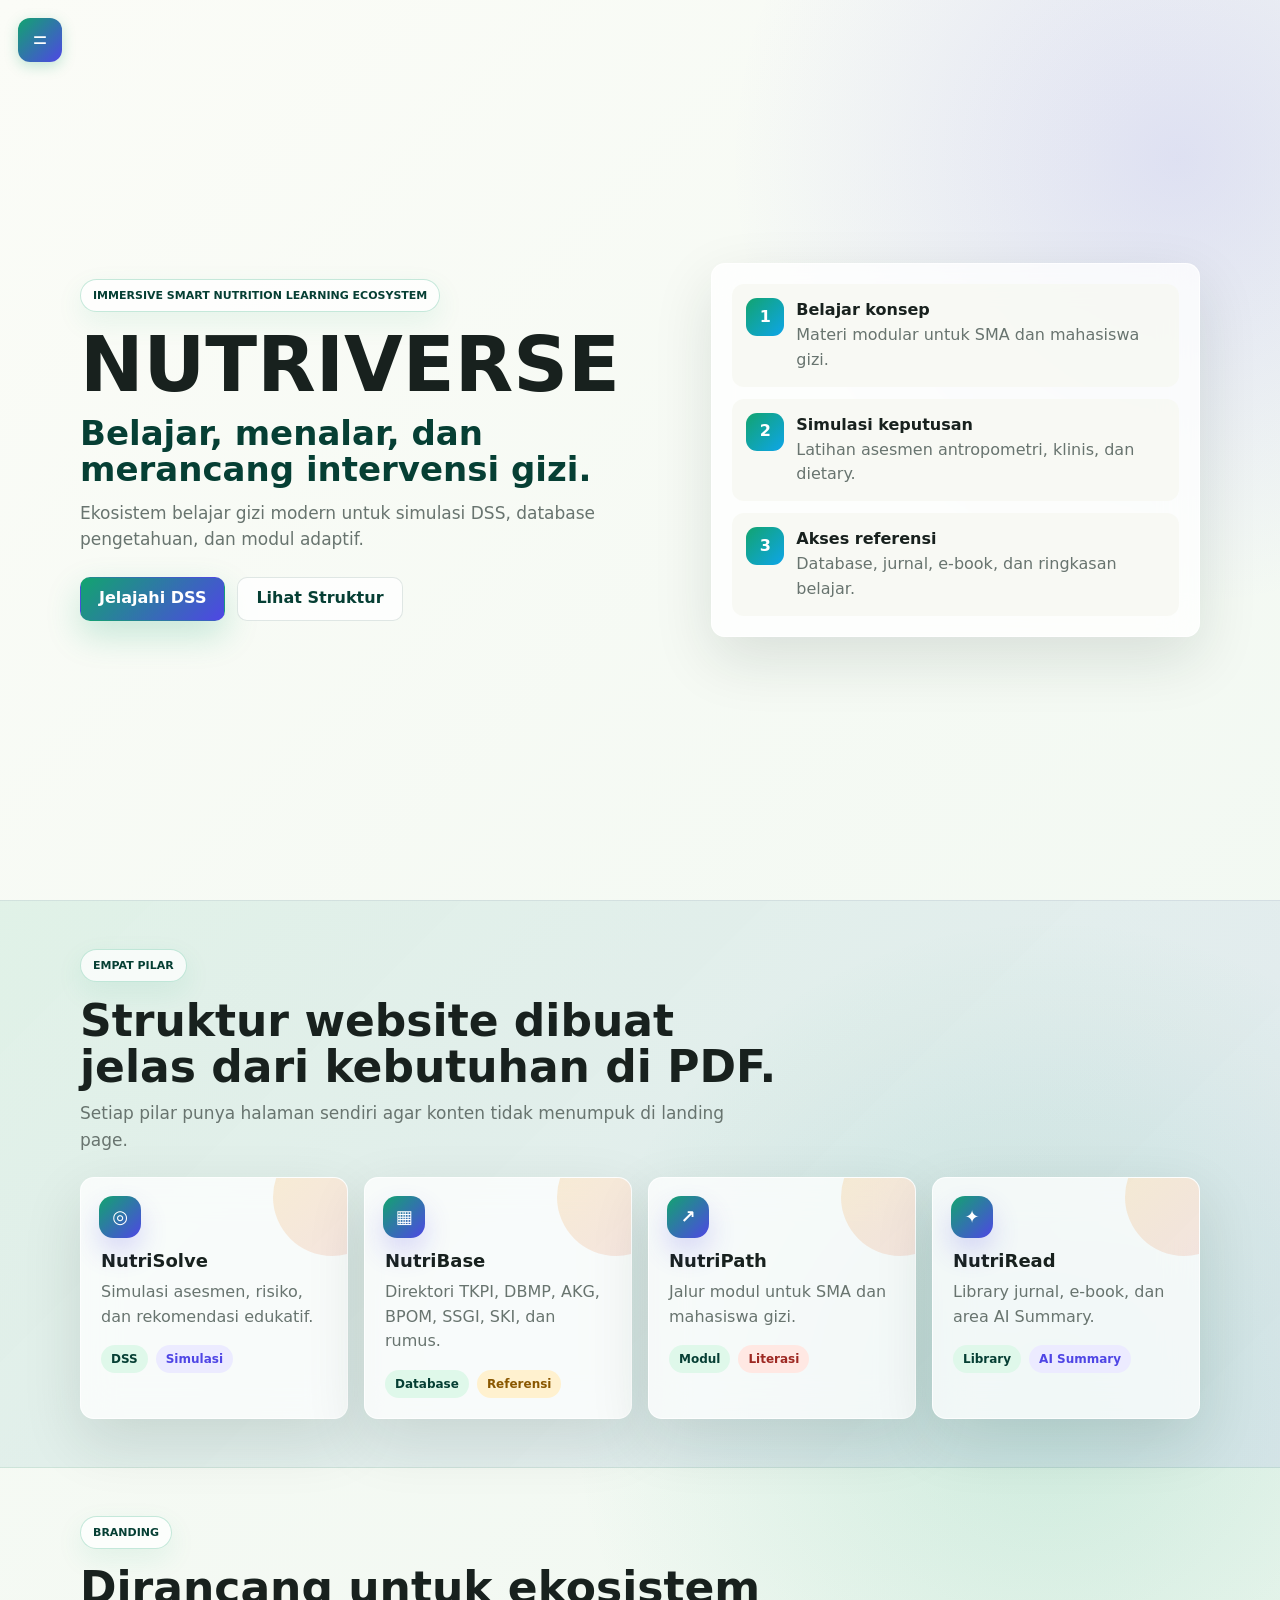
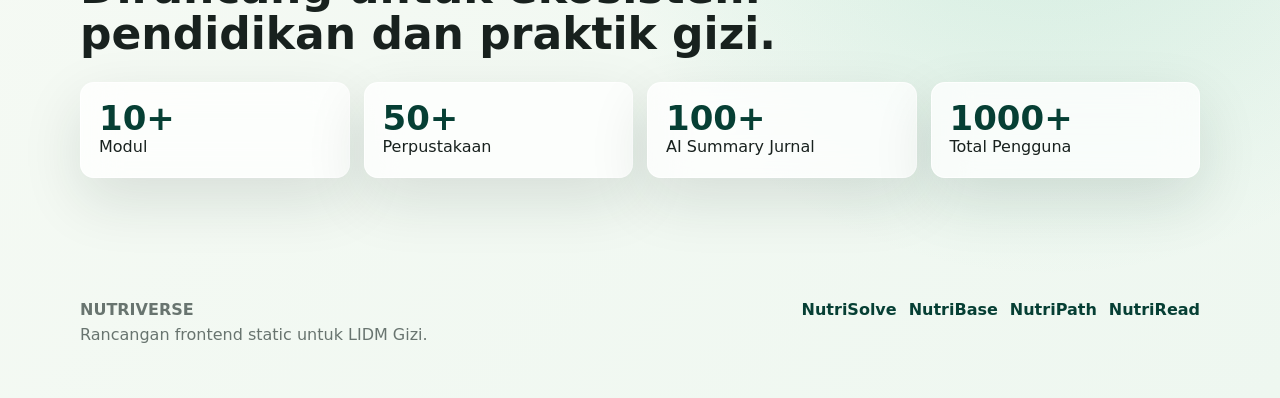
==== commit f708a1dc: "Update index.html" ====
--- a/index.html
+++ b/index.html
@@ -68,14 +68,14 @@
     <section class="section">
       <div class="section-inner">
         <div class="section-head">
-          <span class="eyebrow">Pengguna</span>
+          <span class="eyebrow">Branding</span>
           <h2>Dirancang untuk ekosistem pendidikan dan praktik gizi.</h2>
         </div>
         <div class="stats">
-          <div class="stat"><strong>6+</strong><span>Kelompok pengguna</span></div>
-          <div class="stat"><strong>4</strong><span>Pilar utama</span></div>
-          <div class="stat"><strong>10</strong><span>Tahapan modul SMA</span></div>
-          <div class="stat"><strong>8</strong><span>Referensi NutriBase</span></div>
+          <div class="stat"><strong>10+</strong><span>Modul</span></div>
+          <div class="stat"><strong>50+</strong><span>Perpustakaan</span></div>
+          <div class="stat"><strong>100+</strong><span>AI Summary Jurnal</span></div>
+          <div class="stat"><strong>1000+</strong><span>Total Pengguna</span></div>
         </div>
       </div>
     </section>
--- a/assets/css/styles.css
+++ b/assets/css/styles.css
@@ -41,7 +41,13 @@
     radial-gradient(circle at 82% 70%, rgba(18, 164, 111, 0.16), transparent 30rem),
     linear-gradient(135deg, #fbfcf7 0%, #eef7f0 100%);
   line-height: 1.55;
-  padding-left: var(--sidebar);
+  padding-left: 0;
+  overflow-x: hidden;
+  transition: padding-left 0.3s cubic-bezier(0.4, 0, 0.2, 1);
+}
+
+body.nav-open {
+  padding-left: 248px;
 }
 
 .anthro-page {
@@ -59,14 +65,22 @@
 .site-header {
   position: fixed;
   width: 248px;
-  inset: 0 auto 0 0;
-  z-index: 30;
+  top: 0;
+  bottom: 0;
+  left: -248px;
+  z-index: 50;
   padding: 18px;
+  padding-top: 80px;
   border-right: 1px solid rgba(255, 255, 255, 0.2);
   background:
     linear-gradient(180deg, rgba(6, 63, 52, 0.96), rgba(24, 33, 30, 0.97)),
     radial-gradient(circle at 20% 10%, rgba(18, 164, 111, 0.55), transparent 12rem);
   color: var(--white);
+  transition: left 0.3s cubic-bezier(0.4, 0, 0.2, 1);
+}
+
+.site-header.open {
+  left: 0;
 }
 
 .nav {
@@ -186,14 +200,31 @@
 }
 
 .nav-toggle {
-  display: none;
-  width: 42px;
-  height: 42px;
-  border: 1px solid rgba(255, 255, 255, 0.24);
-  border-radius: 10px;
-  background: rgba(255, 255, 255, 0.12);
+  display: flex;
+  align-items: center;
+  justify-content: center;
+  position: fixed;
+  top: 18px;
+  left: 18px;
+  z-index: 60;
+  width: 44px;
+  height: 44px;
+  border: none;
+  border-radius: 12px;
+  background: linear-gradient(135deg, var(--green), var(--indigo));
   color: var(--white);
-  font-size: 22px;
+  font-size: 24px;
+  cursor: pointer;
+  box-shadow: 0 4px 14px rgba(18, 164, 111, 0.25);
+  transition: transform 0.2s, left 0.3s cubic-bezier(0.4, 0, 0.2, 1);
+}
+
+body.nav-open .nav-toggle {
+  left: calc(248px + 18px);
+}
+
+.nav-toggle:hover {
+  transform: translateY(-2px);
 }
 
 .hero,
@@ -1283,7 +1314,7 @@
 }
 
 @media (max-width: 980px) {
-  body {
+  body, body.nav-open {
     padding-left: 0;
   }
 
@@ -1316,9 +1347,12 @@
     font-size: 14px;
   }
 
-  .nav-toggle {
+  .nav-toggle, body.nav-open .nav-toggle {
     display: inline-grid;
     place-items: center;
+    position: relative;
+    top: 0;
+    left: 0;
   }
 
   .nav-links {
@@ -1333,7 +1367,7 @@
     box-shadow: var(--shadow);
   }
 
-  .nav-links.open {
+  .site-header.open .nav-links {
     display: flex;
   }
 
